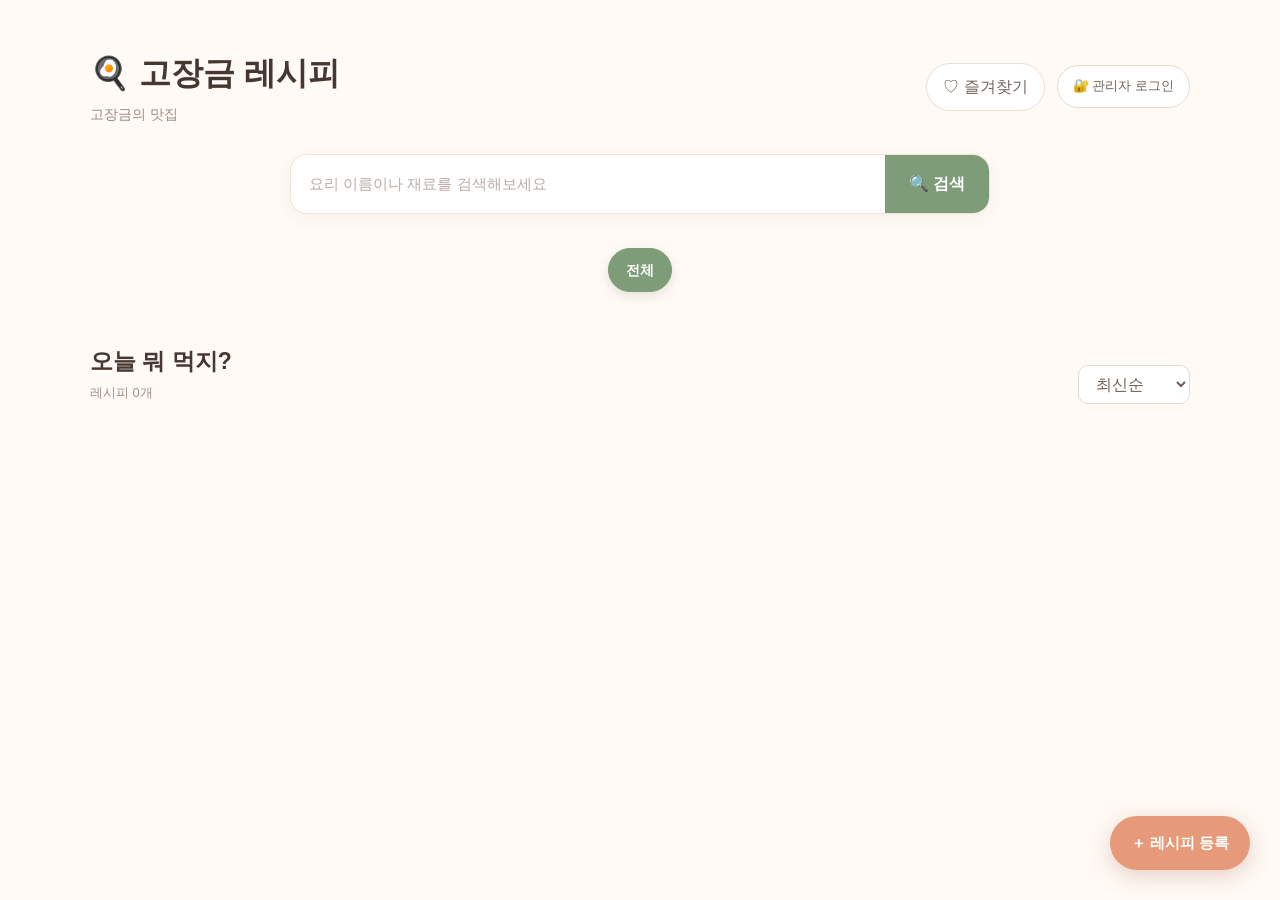
==== index.html @ 2645d0a1 "고장금 레시피 첫 배포" ====
<!DOCTYPE html>
<html lang="ko">

<head>

    <meta charset="UTF-8">

    <meta
        name="viewport"
        content="width=device-width, initial-scale=1.0"
    >

    <title>고장금 레시피</title>

    <!-- =========================
         Cropper.js CSS
    ========================== -->

    <link
        rel="stylesheet"
        href="https://cdnjs.cloudflare.com/ajax/libs/cropperjs/1.6.2/cropper.min.css"
    >

    <!-- 우리 홈페이지 CSS -->

    <link
        rel="stylesheet"
        href="style.css"
    >

</head>


<body>


    <!-- ==================================================
         헤더
    =================================================== -->

    <header class="main-header">

        <div class="header-inner">

            <div class="logo-area">

                <h1>
                    🍳 고장금 레시피
                </h1>

                <p>
                    고장금의 맛집
                </p>

            </div>


            <button
                type="button"
                id="favoriteButton"
                class="favorite-filter-button"
            >
                ♡ 즐겨찾기
            </button>


            <button
                type="button"
                id="loginButton"
                class="auth-button"
            >
                🔐 관리자 로그인
            </button>


            <button
                type="button"
                id="logoutButton"
                class="auth-button hidden"
            >
                로그아웃
            </button>

        </div>

    </header>



    <!-- ==================================================
         메인
    =================================================== -->

    <main>


        <!-- =========================
             검색
        ========================== -->

        <section class="search-section">

            <input
                type="text"
                id="searchInput"
                placeholder="요리 이름이나 재료를 검색해보세요"
            >


            <button
                type="button"
                id="searchButton"
            >
                🔍 검색
            </button>

        </section>



        <!-- =========================
             카테고리
        ========================== -->

        <section
            class="category-section"
            id="categorySection"
        >

            <!--
                전체 버튼을 제외한 카테고리는
                Supabase에서 불러와
                JavaScript가 자동으로 생성합니다.
            -->

            <button
                type="button"
                class="category active"
                data-category="전체"
            >
                전체
            </button>


            <!-- 관리자만 보이는 버튼 -->

            <button
                type="button"
                id="addCategoryButton"
                class="category add-category-button hidden"
            >
                ＋ 카테고리 추가
            </button>

        </section>



        <!-- =========================
             레시피 목록
        ========================== -->

        <section class="recipe-section">


            <div class="recipe-title-row">

                <div>

                    <h2>
                        오늘 뭐 먹지?
                    </h2>

                    <p
                        id="recipeCount"
                        class="recipe-count"
                    >
                        레시피 0개
                    </p>

                </div>


                <select
                    id="sortSelect"
                    class="sort-select"
                >

                    <option value="latest">
                        최신순
                    </option>

                    <option value="oldest">
                        오래된순
                    </option>

                    <option value="name">
                        이름순
                    </option>

                </select>

            </div>



            <!-- 레시피 카드가 들어오는 곳 -->

            <div
                class="recipe-list"
                id="recipeList"
            >
            </div>



            <!-- 레시피가 없을 때 -->

            <div
                class="empty-state hidden"
                id="emptyState"
            >

                <div class="empty-icon">
                    🍽️
                </div>

                <h3>
                    레시피가 없어요
                </h3>

                <p>
                    새로운 레시피를 등록해보세요.
                </p>

            </div>


        </section>

    </main>



    <!-- ==================================================
         레시피 등록 버튼
    =================================================== -->

    <button
        type="button"
        class="add-recipe-button"
        id="addRecipeButton"
    >
        ＋ 레시피 등록
    </button>



    <!-- ==================================================
         레시피 등록 / 수정 모달
    =================================================== -->

    <div
        class="modal hidden"
        id="recipeModal"
    >


        <div class="modal-overlay"></div>


        <div class="modal-content">


            <div class="modal-header">

                <div>

                    <h2 id="modalTitle">
                        새 레시피 등록
                    </h2>

                    <p>
                        고장금의 요리를 기록해보세요.
                    </p>

                </div>


                <button
                    type="button"
                    class="close-button"
                    id="closeModalButton"
                >
                    ×
                </button>

            </div>



            <form id="recipeForm">


                <input
                    type="hidden"
                    id="recipeId"
                >



                <!-- 요리 이름 -->

                <div class="form-group">

                    <label for="recipeName">
                        요리 이름
                    </label>

                    <input
                        type="text"
                        id="recipeName"
                        placeholder="예: 고장금표 김치찌개"
                        required
                    >

                </div>



                <!-- 카테고리 / 조리시간 -->

                <div class="form-row">


                    <div class="form-group">

                        <label for="recipeCategory">
                            카테고리
                        </label>


                        <select
                            id="recipeCategory"
                            required
                        >

                            <option value="">
                                선택해주세요
                            </option>

                        </select>

                    </div>



                    <div class="form-group">

                        <label for="recipeTime">
                            조리시간
                        </label>

                        <input
                            type="text"
                            id="recipeTime"
                            placeholder="예: 30분"
                        >

                    </div>

                </div>



                <!-- 한 줄 소개 -->

                <div class="form-group">

                    <label for="recipeDescription">
                        한 줄 소개
                    </label>

                    <input
                        type="text"
                        id="recipeDescription"
                        placeholder="어떤 요리인지 간단히 적어주세요"
                    >

                </div>



                <!-- 재료 -->

                <div class="form-group">

                    <label for="recipeIngredients">
                        재료
                    </label>

                    <textarea
                        id="recipeIngredients"
                        rows="6"
                        placeholder="한 줄에 하나씩 적어주세요.

예)
돼지고기 300g
김치 1/4포기
두부 반 모
대파 1대"
                        required
                    ></textarea>

                </div>



                <!-- 조리방법 -->

                <div class="form-group">

                    <label for="recipeSteps">
                        만드는 방법
                    </label>

                    <textarea
                        id="recipeSteps"
                        rows="9"
                        placeholder="한 줄에 한 단계씩 적어주세요.

예)
돼지고기를 먹기 좋은 크기로 썰어요.
김치를 넣고 함께 볶아요.
물을 넣고 20분간 끓여요."
                        required
                    ></textarea>

                </div>



                <!-- 팁 -->

                <div class="form-group">

                    <label for="recipeTip">
                        고장금의 요리 팁
                    </label>

                    <textarea
                        id="recipeTip"
                        rows="4"
                        placeholder="더 맛있게 만드는 비법이 있다면 적어주세요."
                    ></textarea>

                </div>



                <!-- ==================================================
                     대표 사진
                =================================================== -->

                <div class="form-group">

                    <label for="recipeImage">
                        대표 사진
                    </label>


                    <p class="image-help-text">
                        사진을 선택하면 4:3 비율로 원하는 부분을 자를 수 있어요.
                    </p>


                    <div class="image-upload-box">


                        <input
                            type="file"
                            id="recipeImage"
                            accept="image/*"
                        >


                        <!-- 편집 완료된 사진 미리보기 -->

                        <div
                            class="image-preview hidden"
                            id="imagePreviewWrapper"
                        >

                            <div class="image-preview-frame">

                                <img
                                    id="imagePreview"
                                    src=""
                                    alt="레시피 사진 미리보기"
                                >

                            </div>


                            <div class="image-preview-buttons">

                                <button
                                    type="button"
                                    id="editImageButton"
                                    class="edit-image-button"
                                >
                                    ✂️ 다시 편집
                                </button>


                                <button
                                    type="button"
                                    id="removeImageButton"
                                    class="remove-image-button"
                                >
                                    사진 삭제
                                </button>

                            </div>

                        </div>


                    </div>

                </div>



                <!-- 저장 버튼 -->

                <div class="form-buttons">


                    <button
                        type="button"
                        class="cancel-button"
                        id="cancelButton"
                    >
                        취소
                    </button>


                    <button
                        type="submit"
                        class="save-button"
                    >
                        저장하기
                    </button>


                </div>


            </form>

        </div>

    </div>



    <!-- ==================================================
         📸 대표 사진 편집 모달
    =================================================== -->

    <div
        class="modal hidden"
        id="cropModal"
    >


        <div class="modal-overlay"></div>


        <div class="modal-content crop-modal-content">


            <!-- 편집창 제목 -->

            <div class="modal-header">

                <div>

                    <h2>
                        📸 대표 사진 편집
                    </h2>

                    <p>
                        사진을 움직이거나 확대해서 원하는 부분을 맞춰주세요.
                    </p>

                </div>


                <button
                    type="button"
                    class="close-button"
                    id="closeCropModalButton"
                >
                    ×
                </button>

            </div>



            <!-- =========================
                 사진 편집 영역
            ========================== -->

            <div class="crop-editor">


                <div class="crop-image-container">

                    <img
                        id="cropImage"
                        src=""
                        alt="편집할 사진"
                    >

                </div>



                <!-- =========================
                     확대 / 축소
                ========================== -->

                <div class="crop-controls">


                    <div class="zoom-control">

                        <span class="zoom-icon">
                            🔍−
                        </span>


                        <input
                            type="range"
                            id="zoomSlider"
                            min="0"
                            max="100"
                            value="0"
                            step="1"
                        >


                        <span class="zoom-icon">
                            🔍＋
                        </span>

                    </div>



                    <!-- =========================
                         보조 버튼
                    ========================== -->

                    <div class="crop-tool-buttons">


                        <button
                            type="button"
                            id="rotateLeftButton"
                            class="crop-tool-button"
                        >
                            ↶ 왼쪽 회전
                        </button>


                        <button
                            type="button"
                            id="rotateRightButton"
                            class="crop-tool-button"
                        >
                            ↷ 오른쪽 회전
                        </button>


                        <button
                            type="button"
                            id="resetCropButton"
                            class="crop-tool-button"
                        >
                            ↺ 처음으로
                        </button>


                    </div>


                    <p class="crop-guide-text">
                        💡 사진을 마우스나 손가락으로 움직여 위치를 조절할 수 있어요.
                    </p>


                </div>


            </div>



            <!-- =========================
                 편집창 아래 버튼
            ========================== -->

            <div class="form-buttons crop-form-buttons">


                <button
                    type="button"
                    class="cancel-button"
                    id="cancelCropButton"
                >
                    취소
                </button>


                <button
                    type="button"
                    class="save-button"
                    id="applyCropButton"
                >
                    ✂️ 자르기 완료
                </button>


            </div>


        </div>

    </div>



    <!-- ==================================================
         카테고리 추가 모달
    =================================================== -->

    <div
        class="modal hidden"
        id="categoryModal"
    >


        <div class="modal-overlay"></div>


        <div class="modal-content category-modal-content">


            <div class="modal-header">


                <div>

                    <h2>
                        카테고리 추가
                    </h2>

                    <p>
                        새로운 요리 분류를 만들어보세요.
                    </p>

                </div>


                <button
                    type="button"
                    class="close-button"
                    id="closeCategoryModalButton"
                >
                    ×
                </button>


            </div>



            <form id="categoryForm">


                <div class="form-group">

                    <label for="newCategoryName">
                        카테고리 이름
                    </label>

                    <input
                        type="text"
                        id="newCategoryName"
                        placeholder="예: 샐러드"
                        maxlength="30"
                        required
                    >

                </div>



                <div class="form-buttons">


                    <button
                        type="button"
                        class="cancel-button"
                        id="cancelCategoryButton"
                    >
                        취소
                    </button>


                    <button
                        type="submit"
                        class="save-button"
                    >
                        추가하기
                    </button>


                </div>


            </form>


        </div>

    </div>



    <!-- ==================================================
         레시피 상세보기
    =================================================== -->

    <div
        class="modal hidden"
        id="detailModal"
    >


        <div class="modal-overlay"></div>


        <div class="detail-content">


            <button
                type="button"
                class="close-button detail-close"
                id="closeDetailButton"
            >
                ×
            </button>


            <div id="detailBody">
            </div>


        </div>

    </div>



    <!-- ==================================================
         관리자 로그인
    =================================================== -->

    <div
        class="modal hidden"
        id="loginModal"
    >


        <div class="modal-overlay"></div>


        <div class="modal-content login-modal-content">


            <div class="modal-header">


                <div>

                    <h2>
                        관리자 로그인
                    </h2>

                    <p>
                        레시피를 관리하려면 로그인해주세요.
                    </p>

                </div>


                <button
                    type="button"
                    class="close-button"
                    id="closeLoginButton"
                >
                    ×
                </button>


            </div>



            <form id="loginForm">


                <div class="form-group">

                    <label for="loginEmail">
                        이메일
                    </label>

                    <input
                        type="email"
                        id="loginEmail"
                        autocomplete="email"
                        required
                    >

                </div>



                <div class="form-group">

                    <label for="loginPassword">
                        비밀번호
                    </label>

                    <input
                        type="password"
                        id="loginPassword"
                        autocomplete="current-password"
                        required
                    >

                </div>



                <button
                    type="submit"
                    class="save-button login-submit-button"
                >
                    로그인
                </button>


            </form>


        </div>

    </div>



    <!-- ==================================================
         토스트 알림
    =================================================== -->

    <div
        class="toast"
        id="toast"
    >
    </div>



    <!-- ==================================================
         JavaScript 라이브러리
    =================================================== -->


    <!-- Supabase -->

    <script
        src="https://cdn.jsdelivr.net/npm/@supabase/supabase-js@2"
    ></script>


    <!-- Cropper.js -->

    <script
        src="https://cdnjs.cloudflare.com/ajax/libs/cropperjs/1.6.2/cropper.min.js"
    ></script>


    <!-- 우리 JavaScript -->

    <script src="script.js"></script>


</body>

</html>
---- style.css ----
/* ==================================================
   기본 설정
================================================== */

* {
    margin: 0;
    padding: 0;
    box-sizing: border-box;
}

html {
    scroll-behavior: smooth;
}

body {
    font-family:
        "Pretendard",
        "Noto Sans KR",
        Arial,
        sans-serif;

    background: #fffaf5;
    color: #37312d;
    line-height: 1.6;
}

button,
input,
textarea,
select {
    font: inherit;
}

button {
    cursor: pointer;
}

.hidden {
    display: none !important;
}


/* ==================================================
   헤더
================================================== */

.main-header {
    padding: 48px 20px 28px;
}

.header-inner {
    width: 90%;
    max-width: 1100px;

    margin: 0 auto;

    display: flex;
    align-items: center;

    gap: 12px;
}

.logo-area {
    margin-right: auto;
}

.logo-area h1 {
    font-size: 32px;
    color: #463830;
}

.logo-area p {
    margin-top: 4px;

    font-size: 14px;
    color: #9b8b80;
}


/* 즐겨찾기 */

.favorite-filter-button {
    flex-shrink: 0;

    border: 1px solid #eadfd7;

    background: white;
    color: #75665d;

    padding: 10px 16px;

    border-radius: 30px;

    transition: 0.2s;
}

.favorite-filter-button:hover {
    background: #fff1ec;
}

.favorite-filter-button.active {
    background: #e99b7d;
    border-color: #e99b7d;
    color: white;
}


/* 로그인 / 로그아웃 */

.auth-button {
    flex-shrink: 0;

    border: 1px solid #e5dad2;

    background: white;
    color: #6f6259;

    padding: 10px 15px;

    border-radius: 30px;

    font-size: 13px;

    transition: 0.2s;
}

.auth-button:hover {
    background: #f5eee8;
}


/* ==================================================
   메인
================================================== */

main {
    width: 90%;
    max-width: 1100px;

    margin: 0 auto;
}


/* ==================================================
   검색
================================================== */

.search-section {
    max-width: 700px;

    margin: 0 auto 28px;

    display: flex;

    background: white;

    border: 1px solid #eee4dc;
    border-radius: 17px;

    overflow: hidden;

    box-shadow:
        0 5px 20px
        rgba(77, 58, 45, 0.05);
}

.search-section input {
    flex: 1;
    min-width: 0;

    border: none;
    outline: none;

    padding: 17px 18px;

    background: transparent;

    font-size: 15px;
}

.search-section input::placeholder {
    color: #b9ada5;
}

.search-section button {
    flex-shrink: 0;

    border: none;

    background: #7e9c78;
    color: white;

    padding: 0 24px;

    font-weight: 600;

    transition: 0.2s;
}

.search-section button:hover {
    background: #698763;
}


/* ==================================================
   카테고리
================================================== */

.category-section {
    display: flex;
    flex-wrap: wrap;

    justify-content: center;
    align-items: center;

    gap: 10px;

    max-width: 900px;

    margin: 0 auto 45px;

    padding: 6px 0;
}


/* 카테고리 버튼 */

.category {
    flex: 0 0 auto;

    border: 1px solid #e5ddd6;

    background: white;
    color: #75675e;

    padding: 10px 17px;

    border-radius: 30px;

    font-size: 14px;
    font-weight: 600;

    white-space: nowrap;

    transition:
        background 0.2s,
        color 0.2s,
        border-color 0.2s,
        transform 0.2s;
}

.category:hover {
    background: #f3f7f1;

    border-color: #a9bca5;

    color: #688163;

    transform: translateY(-1px);
}

.category.active {
    background: #7e9c78;

    border-color: #7e9c78;

    color: white;

    box-shadow:
        0 4px 12px
        rgba(93, 123, 87, 0.18);
}


/* 카테고리 추가 */

.add-category-button {
    border: 1px dashed #d7b6a8;

    background: #fff8f4;

    color: #b77760;
}

.add-category-button:hover {
    background: #fff0e8;

    border-color: #cf967d;

    color: #a96249;
}


/* ==================================================
   목록 제목
================================================== */

.recipe-section {
    padding-bottom: 120px;
}

.recipe-title-row {
    display: flex;
    justify-content: space-between;
    align-items: flex-end;

    gap: 15px;

    margin-bottom: 22px;
}

.recipe-title-row h2 {
    font-size: 23px;
    color: #463830;
}

.recipe-count {
    margin-top: 3px;

    font-size: 13px;
    color: #a09186;
}

.sort-select {
    border: 1px solid #e6dbd3;

    background: white;

    padding: 9px 13px;

    border-radius: 10px;

    color: #6d6057;

    outline: none;
}


/* ==================================================
   레시피 목록
================================================== */

.recipe-list {
    display: grid;

    grid-template-columns:
        repeat(3, 1fr);

    gap: 23px;
}


/* ==================================================
   레시피 카드
================================================== */

.recipe-card {
    position: relative;

    background: white;

    border-radius: 20px;

    overflow: hidden;

    box-shadow:
        0 6px 22px
        rgba(71, 53, 41, 0.07);

    cursor: pointer;

    transition:
        transform 0.25s,
        box-shadow 0.25s;
}

.recipe-card:hover {
    transform: translateY(-5px);

    box-shadow:
        0 12px 30px
        rgba(71, 53, 41, 0.12);
}


/* 카드 사진 */

.recipe-image-wrapper {
    position: relative;

    width: 100%;

    aspect-ratio: 4 / 3;

    overflow: hidden;

    background: #f1ebe6;
}

.recipe-image-wrapper img {
    width: 100%;
    height: 100%;

    object-fit: cover;

    display: block;

    transition: transform 0.35s;
}

.recipe-card:hover
.recipe-image-wrapper img {
    transform: scale(1.035);
}


/* 하트 */

.favorite-button {
    position: absolute;

    top: 13px;
    right: 13px;

    width: 38px;
    height: 38px;

    border: none;

    border-radius: 50%;

    background:
        rgba(255,255,255,0.9);

    font-size: 21px;

    display: flex;
    align-items: center;
    justify-content: center;

    box-shadow:
        0 3px 12px
        rgba(0,0,0,0.1);

    z-index: 3;
}

.favorite-button.active {
    color: #e98276;
}


/* 카드 내용 */

.recipe-info {
    padding: 18px;
}

.recipe-top-info {
    display: flex;
    align-items: center;
    justify-content: space-between;

    gap: 10px;

    margin-bottom: 7px;
}

.recipe-category {
    color: #789472;

    font-size: 12px;
    font-weight: 700;
}

.recipe-time {
    font-size: 12px;
    color: #a09289;
}

.recipe-info h3 {
    margin-bottom: 7px;

    color: #40352f;

    font-size: 18px;
}

.recipe-info p {
    color: #8b7d74;

    font-size: 13px;

    display: -webkit-box;

    -webkit-line-clamp: 2;
    -webkit-box-orient: vertical;

    overflow: hidden;
}


/* ==================================================
   빈 화면
================================================== */

.empty-state {
    padding: 90px 20px;

    text-align: center;

    color: #8e8178;
}

.empty-icon {
    margin-bottom: 10px;

    font-size: 50px;
}

.empty-state h3 {
    margin-bottom: 5px;

    color: #62554d;
}


/* ==================================================
   레시피 등록 버튼
================================================== */

.add-recipe-button {
    position: fixed;

    right: 30px;
    bottom: 30px;

    z-index: 20;

    border: none;

    background: #e79a7a;
    color: white;

    padding: 15px 21px;

    border-radius: 50px;

    font-size: 15px;
    font-weight: 700;

    box-shadow:
        0 6px 22px
        rgba(155, 89, 61, 0.25);

    transition: 0.2s;
}

.add-recipe-button:hover {
    background: #d98868;

    transform: translateY(-3px);
}


/* ==================================================
   모달 공통
================================================== */

.modal {
    position: fixed;

    inset: 0;

    z-index: 100;

    display: flex;
    justify-content: center;
    align-items: center;

    padding: 20px;
}

.modal-overlay {
    position: absolute;

    inset: 0;

    background:
        rgba(45, 36, 30, 0.55);

    backdrop-filter: blur(3px);
}

.modal-content,
.detail-content {
    position: relative;

    z-index: 2;

    width: min(760px, 100%);

    max-height: 92vh;

    overflow-y: auto;

    background: #fffaf6;

    border-radius: 24px;

    box-shadow:
        0 20px 60px
        rgba(0,0,0,0.22);
}

.modal-content {
    padding: 30px;
}

.modal-header {
    display: flex;
    justify-content: space-between;
    align-items: flex-start;

    gap: 20px;

    margin-bottom: 28px;
}

.modal-header h2 {
    color: #473a32;

    font-size: 24px;
}

.modal-header p {
    margin-top: 3px;

    color: #9c8d83;

    font-size: 13px;
}

.close-button {
    width: 38px;
    height: 38px;

    flex-shrink: 0;

    border: none;

    border-radius: 50%;

    background: #f2e9e3;
    color: #6e6057;

    font-size: 25px;

    display: flex;
    justify-content: center;
    align-items: center;

    transition: 0.2s;
}

.close-button:hover {
    background: #eadbd2;
}


/* ==================================================
   폼
================================================== */

.form-group {
    margin-bottom: 19px;
}

.form-group label {
    display: block;

    margin-bottom: 7px;

    color: #62554d;

    font-size: 14px;
    font-weight: 700;
}

.form-group input,
.form-group textarea,
.form-group select {
    width: 100%;

    border: 1px solid #e4d9d0;

    background: white;

    padding: 13px 14px;

    border-radius: 12px;

    outline: none;

    color: #453a34;

    transition: 0.2s;
}

.form-group textarea {
    resize: vertical;
}

.form-group input:focus,
.form-group textarea:focus,
.form-group select:focus {
    border-color: #8da587;

    box-shadow:
        0 0 0 3px
        rgba(126, 156, 120, 0.12);
}

.form-row {
    display: grid;

    grid-template-columns:
        1fr 1fr;

    gap: 15px;
}


/* ==================================================
   📸 사진 선택 영역
================================================== */

.image-upload-box > input {
    width: 100%;
}


/* 사진 설명 */

.image-help-text {
    margin-top: -2px;
    margin-bottom: 10px;

    color: #9a8d84;

    font-size: 12px;
    line-height: 1.5;
}


/* ==================================================
   ⭐ 중요: 사진 미리보기
================================================== */

/*
   imagePreviewWrapper에는

   1. image-preview-frame
   2. 버튼들

   둘 다 들어있으므로
   wrapper 자체에는 4:3 비율을 주지 않는다.
*/

.image-preview {
    width: 100%;

    margin-top: 14px;

    height: auto;

    overflow: visible;

    background: transparent;
}


/* 오직 사진 프레임만 4:3 */

.image-preview-frame {
    position: relative;

    width: 100%;

    aspect-ratio: 4 / 3;

    height: auto;

    overflow: hidden;

    border: 1px solid #eadfd8;

    border-radius: 16px;

    background: #f2ece7;
}


/* 사진이 프레임을 정확히 채움 */

.image-preview-frame img,
#imagePreview {
    display: block;

    width: 100%;
    height: 100%;

    max-height: none;

    object-fit: cover;
    object-position: center;

    border-radius: 0;
}


/* 사진 아래 버튼 */

.image-preview-buttons {
    display: flex;

    align-items: center;

    gap: 9px;

    margin-top: 10px;
}

.edit-image-button,
.remove-image-button {
    border: none;

    padding: 9px 13px;

    border-radius: 10px;

    font-size: 13px;
    font-weight: 600;

    transition: 0.2s;
}

.edit-image-button {
    background: #edf3eb;
    color: #698263;
}

.edit-image-button:hover {
    background: #e1ebde;
}

.remove-image-button {
    margin-top: 0;

    background: #f7e9e6;
    color: #c5685b;
}

.remove-image-button:hover {
    background: #f1ddd8;
}


/* ==================================================
   폼 하단 버튼
================================================== */

.form-buttons {
    display: flex;
    justify-content: flex-end;

    gap: 10px;

    margin-top: 30px;
}

.cancel-button,
.save-button {
    border: none;

    padding: 12px 22px;

    border-radius: 12px;

    font-weight: 700;
}

.cancel-button {
    background: #eee6e0;

    color: #74665d;
}

.save-button {
    background: #7e9c78;

    color: white;
}

.save-button:hover {
    background: #698763;
}


/* ==================================================
   ✂️ 사진 크롭 편집창
================================================== */

#cropModal {
    z-index: 220;
}

.crop-modal-content {
    width: min(820px, 100%);

    overflow-y: auto;
}

.crop-editor {
    width: 100%;
}


/* Cropper 사진 영역 */

.crop-image-container {
    position: relative;

    width: 100%;
    height: 500px;

    overflow: hidden;

    border: 1px solid #e4d9d0;

    border-radius: 16px;

    background: #292522;
}

#cropImage {
    display: block;

    max-width: 100%;
}


/* Cropper 라이브러리 */

.cropper-container {
    width: 100% !important;
    height: 100% !important;
}

.cropper-view-box {
    outline:
        2px solid
        rgba(255,255,255,0.95);

    outline-offset: -2px;
}

.cropper-view-box,
.cropper-face {
    border-radius: 4px;
}

.cropper-modal {
    background: #191512;

    opacity: 0.6;
}

.cropper-line,
.cropper-point {
    background-color: white;
}

.cropper-face {
    cursor: move;
}


/* ==================================================
   확대 / 축소
================================================== */

.crop-controls {
    margin-top: 20px;
}

.zoom-control {
    display: grid;

    grid-template-columns:
        auto 1fr auto;

    align-items: center;

    gap: 12px;
}

.zoom-icon {
    min-width: 30px;

    color: #776960;

    font-size: 15px;

    text-align: center;
}

#zoomSlider {
    width: 100%;

    accent-color: #7e9c78;

    cursor: pointer;
}


/* ==================================================
   크롭 보조 버튼
================================================== */

.crop-tool-buttons {
    display: flex;

    justify-content: center;

    flex-wrap: wrap;

    gap: 8px;

    margin-top: 17px;
}

.crop-tool-button {
    border:
        1px solid
        #e3d9d2;

    background: white;

    color: #6c5f56;

    padding: 9px 13px;

    border-radius: 10px;

    font-size: 13px;

    transition: 0.2s;
}

.crop-tool-button:hover {
    background: #f5eee9;

    border-color: #d8c9bf;
}

.crop-guide-text {
    margin-top: 14px;

    color: #9a8d84;

    font-size: 12px;

    text-align: center;
}

.crop-form-buttons {
    margin-top: 22px;
}


/* ==================================================
   상세보기
================================================== */

.detail-content {
    background: white;
}

.detail-close {
    position: absolute;

    top: 17px;
    right: 17px;

    z-index: 5;
}


/* 상세 사진도 4:3 */

.detail-image {
    width: 100%;

    aspect-ratio: 4 / 3;

    height: auto;

    object-fit: cover;

    display: block;
}

.detail-placeholder {
    aspect-ratio: 4 / 3;

    display: flex;
    justify-content: center;
    align-items: center;

    background: #f3ece7;

    font-size: 70px;
}

.detail-inner {
    padding: 30px;
}

.detail-badges {
    display: flex;

    flex-wrap: wrap;

    gap: 8px;

    margin-bottom: 10px;
}

.detail-badge {
    padding: 5px 10px;

    border-radius: 20px;

    background: #edf3eb;

    color: #6d8968;

    font-size: 12px;
}

.detail-inner h2 {
    color: #42362f;

    font-size: 28px;
}

.detail-description {
    margin-top: 7px;

    color: #8a7a70;
}

.detail-section {
    margin-top: 32px;
}

.detail-section h3 {
    margin-bottom: 12px;

    color: #51443c;

    font-size: 18px;
}


/* 재료 */

.ingredient-list {
    list-style: none;

    display: grid;

    gap: 7px;
}

.ingredient-list li {
    padding: 10px 12px;

    border-radius: 10px;

    background: #faf6f2;

    color: #6d5f56;
}


/* 조리 순서 */

.step-list {
    list-style: none;

    counter-reset: recipe-step;

    display: grid;

    gap: 14px;
}

.step-list li {
    position: relative;

    counter-increment:
        recipe-step;

    padding-left: 44px;

    min-height: 34px;

    color: #665850;
}

.step-list li::before {
    content:
        counter(recipe-step);

    position: absolute;

    left: 0;
    top: -2px;

    width: 31px;
    height: 31px;

    border-radius: 50%;

    display: flex;
    align-items: center;
    justify-content: center;

    background: #809b7a;

    color: white;

    font-size: 13px;
    font-weight: 700;
}


/* 팁 */

.tip-box {
    padding: 16px;

    border-radius: 14px;

    background: #fff3e7;

    color: #795e4c;
}


/* 수정 / 삭제 */

.detail-buttons {
    display: flex;

    gap: 10px;

    margin-top: 35px;
}

.edit-button,
.delete-button {
    flex: 1;

    border: none;

    padding: 12px;

    border-radius: 12px;

    font-weight: 700;
}

.edit-button {
    background: #7e9c78;

    color: white;
}

.delete-button {
    background: #f3e5e2;

    color: #c86659;
}


/* ==================================================
   로그인 모달
================================================== */

.login-modal-content {
    width: min(430px, 100%);
}

.login-submit-button {
    width: 100%;

    margin-top: 10px;
}


/* ==================================================
   카테고리 모달
================================================== */

.category-modal-content {
    width: min(480px, 100%);
}


/* ==================================================
   알림
================================================== */

.toast {
    position: fixed;

    left: 50%;
    bottom: 35px;

    z-index: 400;

    transform:
        translate(-50%, 20px);

    padding: 12px 18px;

    border-radius: 30px;

    background: #453a34;
    color: white;

    font-size: 14px;

    opacity: 0;

    pointer-events: none;

    transition: 0.25s;
}

.toast.show {
    opacity: 1;

    transform:
        translate(-50%, 0);
}


/* ==================================================
   태블릿
================================================== */

@media (max-width: 850px) {

    .recipe-list {
        grid-template-columns:
            repeat(2, 1fr);
    }


    .crop-image-container {
        height: 430px;
    }

}


/* ==================================================
   모바일
================================================== */

@media (max-width: 560px) {

    /* 헤더 */

    .main-header {
        padding:
            30px 14px
            20px;
    }


    .header-inner {
        width: 94%;

        flex-wrap: wrap;

        align-items: center;

        gap: 8px;
    }


    .logo-area {
        width: 100%;

        margin-bottom: 5px;
    }


    .logo-area h1 {
        font-size: 25px;
    }


    .logo-area p {
        font-size: 12px;
    }


    .favorite-filter-button,
    .auth-button {
        padding: 8px 11px;

        font-size: 12px;
    }


    /* 메인 */

    main {
        width: 92%;
    }


    /* 검색 */

    .search-section {
        margin-bottom: 20px;
    }


    .search-section input {
        padding: 14px;

        font-size: 14px;
    }


    .search-section button {
        padding: 0 15px;

        font-size: 13px;
    }


    /* ==============================================
       모바일 카테고리
       한 줄 + 가로 스크롤
    ============================================== */

    .category-section {
        flex-wrap: nowrap;

        justify-content: flex-start;

        gap: 8px;

        max-width: none;

        margin:
            0 0 35px;

        padding:
            5px 2px 10px;

        overflow-x: auto;
        overflow-y: hidden;

        scroll-behavior: smooth;

        scrollbar-width: none;

        -webkit-overflow-scrolling:
            touch;
    }


    .category-section::-webkit-scrollbar {
        display: none;
    }


    .category {
        flex: 0 0 auto;

        padding: 9px 14px;

        font-size: 13px;
    }


    /* 목록 제목 */

    .recipe-title-row {
        align-items: center;
    }


    /* 카드 */

    .recipe-list {
        grid-template-columns:
            1fr;

        gap: 18px;
    }


    /* 레시피 등록 버튼 */

    .add-recipe-button {
        right: 17px;
        bottom: 18px;

        padding: 13px 17px;

        font-size: 14px;
    }


    /* ==============================================
       일반 모달
    ============================================== */

    .modal {
        padding: 0;

        align-items: flex-end;
    }


    .modal-content,
    .detail-content {
        width: 100%;

        max-height: 95vh;

        border-radius:
            24px 24px 0 0;
    }


    .modal-content {
        padding:
            24px 18px;
    }


    .form-row {
        grid-template-columns:
            1fr;

        gap: 0;
    }


    /* ==============================================
       모바일 사진 미리보기
    ============================================== */

    .image-preview-frame {
        border-radius: 13px;
    }


    .image-preview-buttons {
        display: grid;

        grid-template-columns:
            1fr 1fr;

        gap: 7px;
    }


    .edit-image-button,
    .remove-image-button {
        width: 100%;

        padding: 10px 8px;
    }


    /* ==============================================
       모바일 사진 편집창
    ============================================== */

    #cropModal {
        align-items: flex-end;
    }


    .crop-modal-content {
        width: 100%;

        max-height: 96vh;

        padding:
            20px 16px;

        border-radius:
            24px 24px 0 0;
    }


    .crop-modal-content
    .modal-header {
        margin-bottom: 16px;
    }


    .crop-modal-content
    .modal-header h2 {
        font-size: 20px;
    }


    .crop-image-container {
        height: 360px;

        border-radius: 13px;
    }


    .crop-controls {
        margin-top: 15px;
    }


    .zoom-control {
        gap: 7px;
    }


    .zoom-icon {
        min-width: 24px;

        font-size: 12px;
    }


    .crop-tool-buttons {
        display: grid;

        grid-template-columns:
            repeat(3, 1fr);

        gap: 6px;

        margin-top: 13px;
    }


    .crop-tool-button {
        padding: 9px 5px;

        font-size: 11px;
    }


    .crop-guide-text {
        margin-top: 11px;

        padding: 0 5px;

        font-size: 11px;
    }


    .crop-form-buttons {
        margin-top: 16px;
    }


    /* 상세보기 */

    .detail-inner {
        padding:
            25px 20px;
    }


    .detail-inner h2 {
        font-size: 24px;
    }


    /* 알림 */

    .toast {
        bottom: 22px;

        max-width: 90%;

        white-space: nowrap;

        font-size: 13px;
    }

}
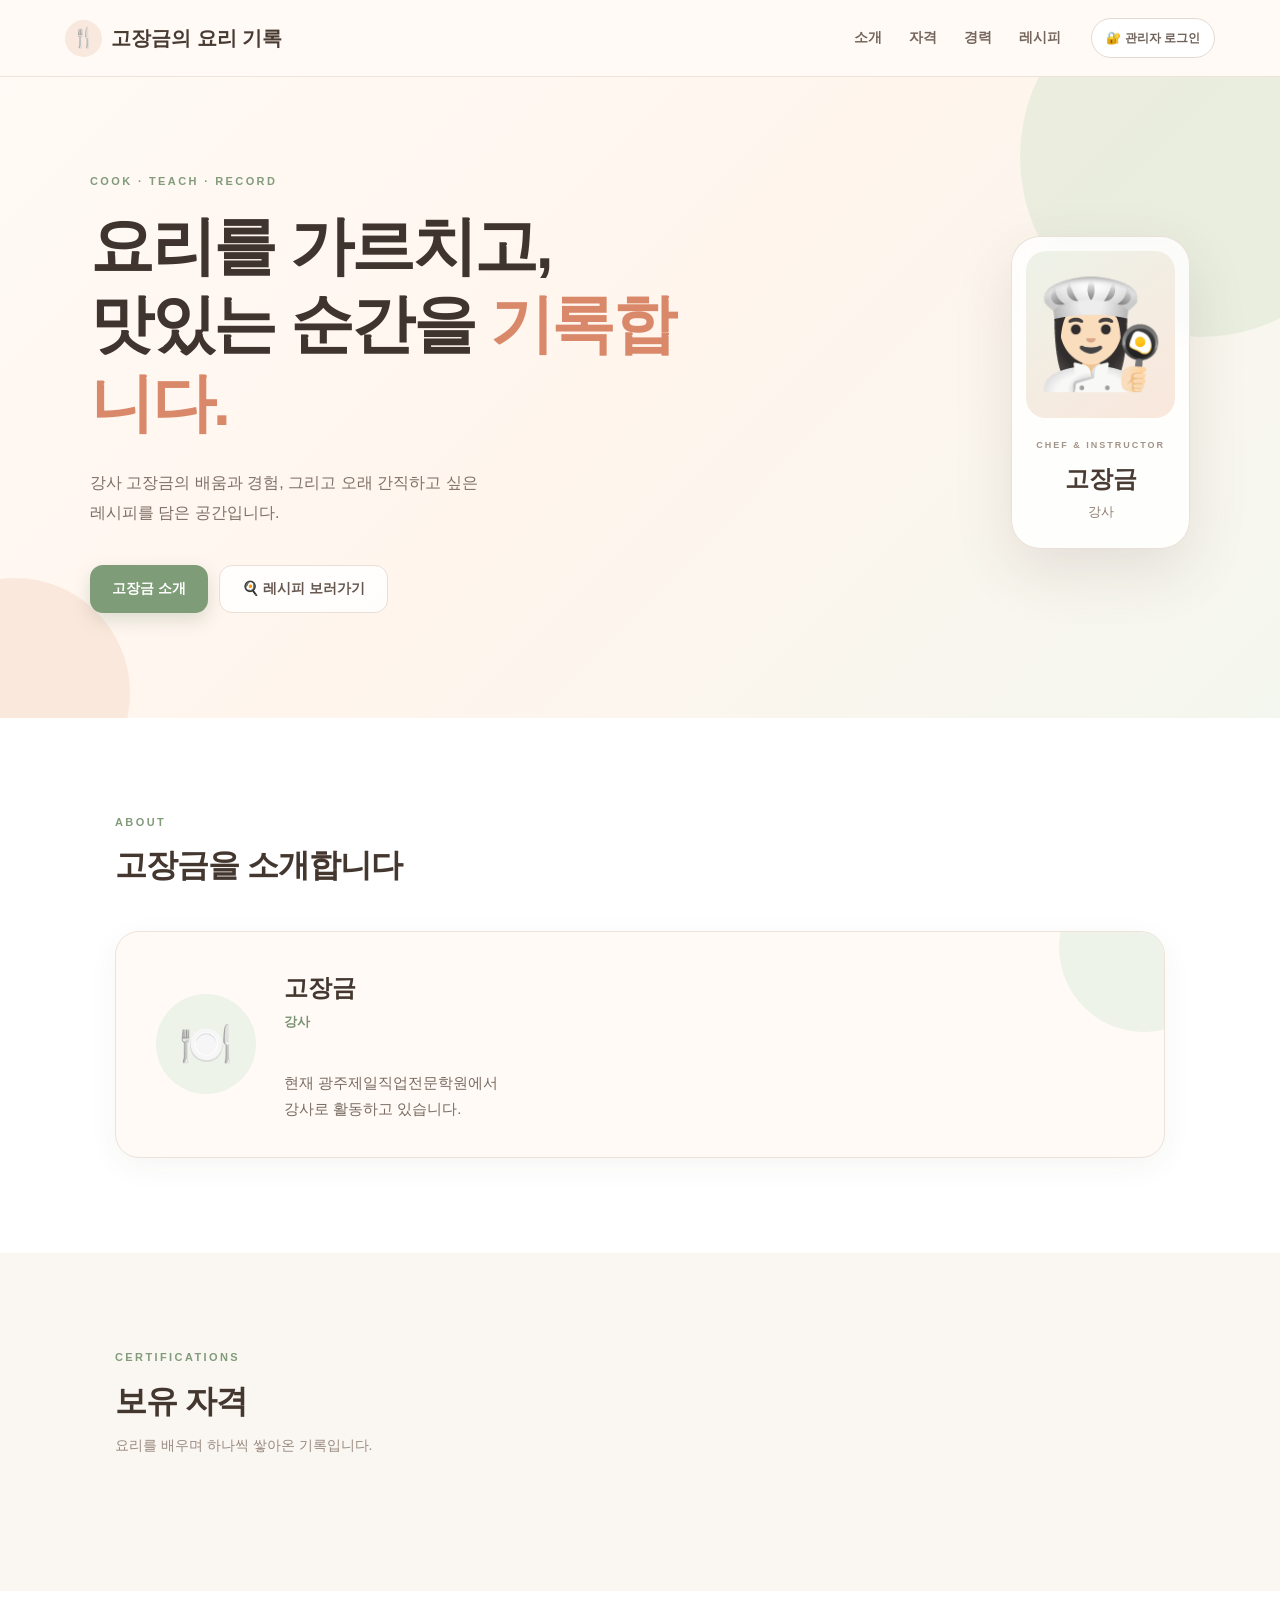
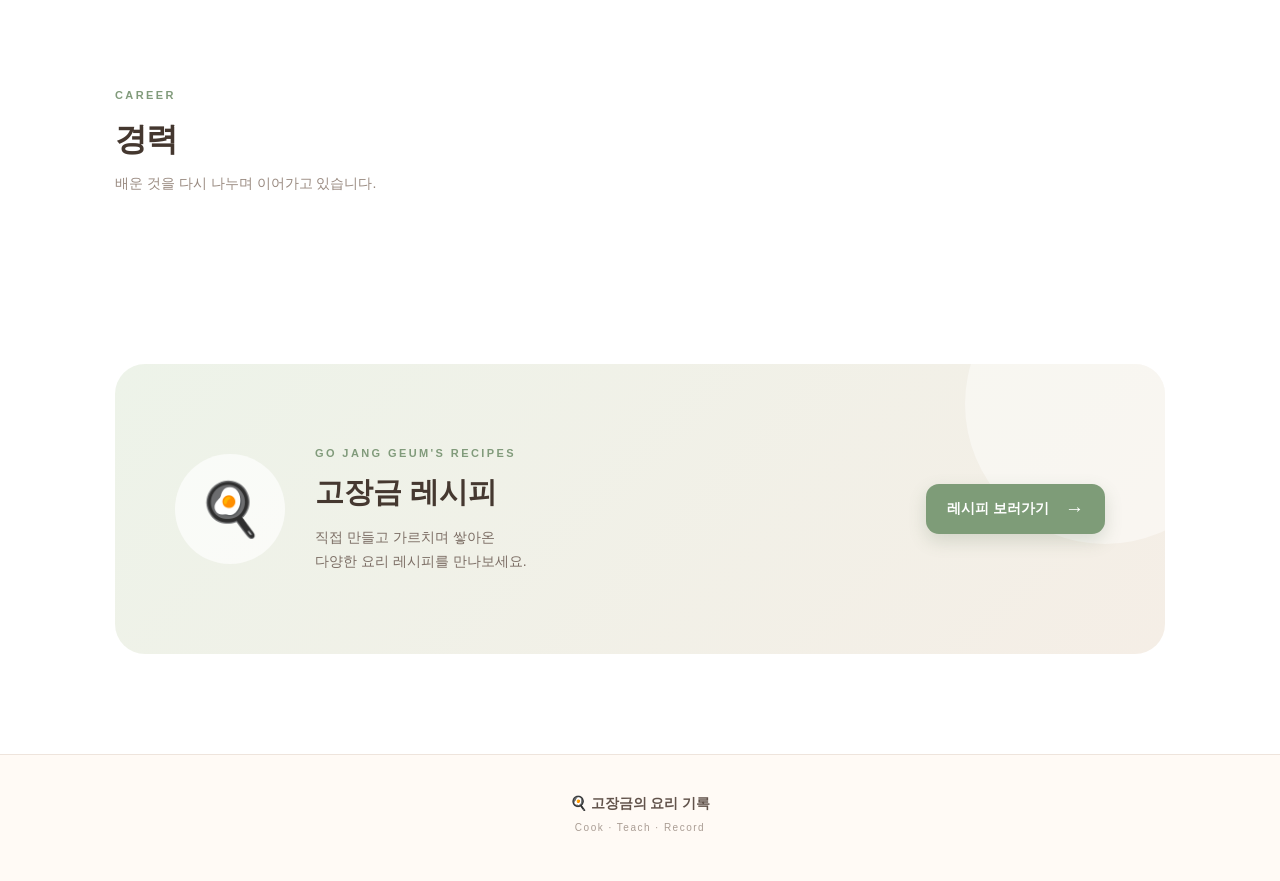
==== commit 8aee93c7: "메인 홈페이지 추가 및 레시피 페이지 분리" ====
--- a/index.html
+++ b/index.html
@@ -10,18 +10,12 @@
         content="width=device-width, initial-scale=1.0"
     >
 
-    <title>고장금 레시피</title>
-
-    <!-- =========================
-         Cropper.js CSS
-    ========================== -->
-
-    <link
-        rel="stylesheet"
-        href="https://cdnjs.cloudflare.com/ajax/libs/cropperjs/1.6.2/cropper.min.css"
+    <meta
+        name="description"
+        content="강사 고장금의 자격, 경력 그리고 레시피 기록"
     >
 
-    <!-- 우리 홈페이지 CSS -->
+    <title>고장금의 요리기록 | 요리와 함께한 기록</title>
 
     <link
         rel="stylesheet"
@@ -42,44 +36,73 @@
 
         <div class="header-inner">
 
-            <div class="logo-area">
-
-                <h1>
-                    🍳 고장금 레시피
-                </h1>
-
-                <p>
-                    고장금의 맛집
-                </p>
+
+            <!-- 로고 -->
+
+            <a
+                href="#home"
+                class="main-logo"
+            >
+
+                <span class="logo-icon">
+                    🍴
+                </span>
+
+                <span>
+                    고장금의 요리 기록
+                </span>
+
+            </a>
+
+
+
+            <!-- 메뉴 -->
+
+            <nav class="main-nav">
+
+                <a href="#about">
+                    소개
+                </a>
+
+                <a href="#certifications">
+                    자격
+                </a>
+
+                <a href="#career">
+                    경력
+                </a>
+
+                <a href="recipes/">
+                    레시피
+                </a>
+
+            </nav>
+
+
+
+            <!-- 로그인 -->
+
+            <div class="header-actions">
+
+                <button
+                    type="button"
+                    id="loginButton"
+                    class="admin-login-button"
+                >
+                    🔐 관리자 로그인
+                </button>
+
+
+                <button
+                    type="button"
+                    id="logoutButton"
+                    class="admin-login-button hidden"
+                >
+                    로그아웃
+                </button>
 
             </div>
 
-
-            <button
-                type="button"
-                id="favoriteButton"
-                class="favorite-filter-button"
-            >
-                ♡ 즐겨찾기
-            </button>
-
-
-            <button
-                type="button"
-                id="loginButton"
-                class="auth-button"
-            >
-                🔐 관리자 로그인
-            </button>
-
-
-            <button
-                type="button"
-                id="logoutButton"
-                class="auth-button hidden"
-            >
-                로그아웃
-            </button>
 
         </div>
 
@@ -94,791 +117,500 @@
     <main>
 
 
-        <!-- =========================
-             검색
-        ========================== -->
-
-        <section class="search-section">
-
-            <input
-                type="text"
-                id="searchInput"
-                placeholder="요리 이름이나 재료를 검색해보세요"
-            >
-
-
-            <button
-                type="button"
-                id="searchButton"
-            >
-                🔍 검색
-            </button>
+        <!-- ==================================================
+             HERO
+        =================================================== -->
+
+        <section
+            class="hero-section"
+            id="home"
+        >
+
+
+            <!-- 장식 -->
+
+            <div class="hero-decoration hero-decoration-one">
+            </div>
+
+            <div class="hero-decoration hero-decoration-two">
+            </div>
+
+
+
+            <div class="hero-inner">
+
+
+                <!-- 왼쪽 소개 -->
+
+                <div class="hero-text">
+
+
+                    <p class="hero-eyebrow">
+                        COOK · TEACH · RECORD
+                    </p>
+
+
+                    <h1>
+
+                        요리를 가르치고,<br>
+
+                        맛있는 순간을
+
+                        <span>
+                            기록합니다.
+                        </span>
+
+                    </h1>
+
+
+                    <p class="hero-description">
+
+                        강사 고장금의<br class="mobile-break">
+
+                        배움과 경험, 그리고 오래 간직하고 싶은<br>
+
+                        레시피를 담은 공간입니다.
+
+                    </p>
+
+
+
+                    <div class="hero-buttons">
+
+
+                        <a
+                            href="#about"
+                            class="primary-button"
+                        >
+                            고장금 소개
+                        </a>
+
+
+                        <a
+                            href="recipes/"
+                            class="secondary-button"
+                        >
+                            🍳 레시피 보러가기
+                        </a>
+
+
+                    </div>
+
+
+                </div>
+
+
+
+                <!-- 오른쪽 프로필 -->
+
+                <div class="hero-profile-card">
+
+
+                    <div
+                        class="profile-image-wrapper"
+                        id="profileImageWrapper"
+                    >
+
+
+                        <!--
+                            프로필 사진이 있으면
+                            JS가 이 이미지 src를 변경합니다.
+                        -->
+
+                        <img
+                            id="profileImage"
+                            class="profile-image hidden"
+                            src=""
+                            alt="고장금 프로필 사진"
+                        >
+
+
+                        <div
+                            id="profileImagePlaceholder"
+                            class="profile-image-placeholder"
+                        >
+                            👩🏻‍🍳
+                        </div>
+
+
+                    </div>
+
+
+
+                    <div class="hero-profile-info">
+
+
+                        <p class="profile-label">
+                            CHEF & INSTRUCTOR
+                        </p>
+
+
+                        <h2 id="heroProfileName">
+                            고장금
+                        </h2>
+
+
+                        <p id="heroProfileTitle">
+                            강사
+                        </p>
+
+
+                    </div>
+
+
+                </div>
+
+
+            </div>
 
         </section>
 
 
 
-        <!-- =========================
-             카테고리
-        ========================== -->
+        <!-- ==================================================
+             소개
+        =================================================== -->
 
         <section
-            class="category-section"
-            id="categorySection"
+            class="content-section about-section"
+            id="about"
         >
 
-            <!--
-                전체 버튼을 제외한 카테고리는
-                Supabase에서 불러와
-                JavaScript가 자동으로 생성합니다.
-            -->
-
-            <button
-                type="button"
-                class="category active"
-                data-category="전체"
-            >
-                전체
-            </button>
-
-
-            <!-- 관리자만 보이는 버튼 -->
-
-            <button
-                type="button"
-                id="addCategoryButton"
-                class="category add-category-button hidden"
-            >
-                ＋ 카테고리 추가
-            </button>
-
-        </section>
-
-
-
-        <!-- =========================
-             레시피 목록
-        ========================== -->
-
-        <section class="recipe-section">
-
-
-            <div class="recipe-title-row">
-
-                <div>
-
-                    <h2>
-                        오늘 뭐 먹지?
-                    </h2>
-
-                    <p
-                        id="recipeCount"
-                        class="recipe-count"
-                    >
-                        레시피 0개
-                    </p>
-
-                </div>
-
-
-                <select
-                    id="sortSelect"
-                    class="sort-select"
-                >
-
-                    <option value="latest">
-                        최신순
-                    </option>
-
-                    <option value="oldest">
-                        오래된순
-                    </option>
-
-                    <option value="name">
-                        이름순
-                    </option>
-
-                </select>
-
-            </div>
-
-
-
-            <!-- 레시피 카드가 들어오는 곳 -->
-
-            <div
-                class="recipe-list"
-                id="recipeList"
-            >
-            </div>
-
-
-
-            <!-- 레시피가 없을 때 -->
-
-            <div
-                class="empty-state hidden"
-                id="emptyState"
-            >
-
-                <div class="empty-icon">
-                    🍽️
-                </div>
-
-                <h3>
-                    레시피가 없어요
-                </h3>
-
-                <p>
-                    새로운 레시피를 등록해보세요.
-                </p>
-
-            </div>
-
-
-        </section>
-
-    </main>
-
-
-
-    <!-- ==================================================
-         레시피 등록 버튼
-    =================================================== -->
-
-    <button
-        type="button"
-        class="add-recipe-button"
-        id="addRecipeButton"
-    >
-        ＋ 레시피 등록
-    </button>
-
-
-
-    <!-- ==================================================
-         레시피 등록 / 수정 모달
-    =================================================== -->
-
-    <div
-        class="modal hidden"
-        id="recipeModal"
-    >
-
-
-        <div class="modal-overlay"></div>
-
-
-        <div class="modal-content">
-
-
-            <div class="modal-header">
-
-                <div>
-
-                    <h2 id="modalTitle">
-                        새 레시피 등록
-                    </h2>
-
-                    <p>
-                        고장금의 요리를 기록해보세요.
-                    </p>
-
-                </div>
-
-
-                <button
-                    type="button"
-                    class="close-button"
-                    id="closeModalButton"
-                >
-                    ×
-                </button>
-
-            </div>
-
-
-
-            <form id="recipeForm">
-
-
-                <input
-                    type="hidden"
-                    id="recipeId"
-                >
-
-
-
-                <!-- 요리 이름 -->
-
-                <div class="form-group">
-
-                    <label for="recipeName">
-                        요리 이름
-                    </label>
-
-                    <input
-                        type="text"
-                        id="recipeName"
-                        placeholder="예: 고장금표 김치찌개"
-                        required
-                    >
-
-                </div>
-
-
-
-                <!-- 카테고리 / 조리시간 -->
-
-                <div class="form-row">
-
-
-                    <div class="form-group">
-
-                        <label for="recipeCategory">
-                            카테고리
-                        </label>
-
-
-                        <select
-                            id="recipeCategory"
-                            required
-                        >
-
-                            <option value="">
-                                선택해주세요
-                            </option>
-
-                        </select>
+
+            <div class="section-inner">
+
+
+                <div class="section-heading">
+
+
+                    <div>
+
+                        <p class="section-eyebrow">
+                            ABOUT
+                        </p>
+
+
+                        <h2>
+                            고장금을 소개합니다
+                        </h2>
 
                     </div>
 
 
-
-                    <div class="form-group">
-
-                        <label for="recipeTime">
-                            조리시간
-                        </label>
-
-                        <input
-                            type="text"
-                            id="recipeTime"
-                            placeholder="예: 30분"
-                        >
-
-                    </div>
-
-                </div>
-
-
-
-                <!-- 한 줄 소개 -->
-
-                <div class="form-group">
-
-                    <label for="recipeDescription">
-                        한 줄 소개
-                    </label>
-
-                    <input
-                        type="text"
-                        id="recipeDescription"
-                        placeholder="어떤 요리인지 간단히 적어주세요"
-                    >
-
-                </div>
-
-
-
-                <!-- 재료 -->
-
-                <div class="form-group">
-
-                    <label for="recipeIngredients">
-                        재료
-                    </label>
-
-                    <textarea
-                        id="recipeIngredients"
-                        rows="6"
-                        placeholder="한 줄에 하나씩 적어주세요.
-
-예)
-돼지고기 300g
-김치 1/4포기
-두부 반 모
-대파 1대"
-                        required
-                    ></textarea>
-
-                </div>
-
-
-
-                <!-- 조리방법 -->
-
-                <div class="form-group">
-
-                    <label for="recipeSteps">
-                        만드는 방법
-                    </label>
-
-                    <textarea
-                        id="recipeSteps"
-                        rows="9"
-                        placeholder="한 줄에 한 단계씩 적어주세요.
-
-예)
-돼지고기를 먹기 좋은 크기로 썰어요.
-김치를 넣고 함께 볶아요.
-물을 넣고 20분간 끓여요."
-                        required
-                    ></textarea>
-
-                </div>
-
-
-
-                <!-- 팁 -->
-
-                <div class="form-group">
-
-                    <label for="recipeTip">
-                        고장금의 요리 팁
-                    </label>
-
-                    <textarea
-                        id="recipeTip"
-                        rows="4"
-                        placeholder="더 맛있게 만드는 비법이 있다면 적어주세요."
-                    ></textarea>
-
-                </div>
-
-
-
-                <!-- ==================================================
-                     대표 사진
-                =================================================== -->
-
-                <div class="form-group">
-
-                    <label for="recipeImage">
-                        대표 사진
-                    </label>
-
-
-                    <p class="image-help-text">
-                        사진을 선택하면 4:3 비율로 원하는 부분을 자를 수 있어요.
-                    </p>
-
-
-                    <div class="image-upload-box">
-
-
-                        <input
-                            type="file"
-                            id="recipeImage"
-                            accept="image/*"
-                        >
-
-
-                        <!-- 편집 완료된 사진 미리보기 -->
-
-                        <div
-                            class="image-preview hidden"
-                            id="imagePreviewWrapper"
-                        >
-
-                            <div class="image-preview-frame">
-
-                                <img
-                                    id="imagePreview"
-                                    src=""
-                                    alt="레시피 사진 미리보기"
-                                >
-
-                            </div>
-
-
-                            <div class="image-preview-buttons">
-
-                                <button
-                                    type="button"
-                                    id="editImageButton"
-                                    class="edit-image-button"
-                                >
-                                    ✂️ 다시 편집
-                                </button>
-
-
-                                <button
-                                    type="button"
-                                    id="removeImageButton"
-                                    class="remove-image-button"
-                                >
-                                    사진 삭제
-                                </button>
-
-                            </div>
-
-                        </div>
-
-
-                    </div>
-
-                </div>
-
-
-
-                <!-- 저장 버튼 -->
-
-                <div class="form-buttons">
-
+                    <!-- 관리자만 표시 -->
 
                     <button
                         type="button"
-                        class="cancel-button"
-                        id="cancelButton"
-                    >
-                        취소
+                        id="editProfileButton"
+                        class="admin-action-button hidden"
+                    >
+                        ✏️ 소개 수정
                     </button>
 
 
-                    <button
-                        type="submit"
-                        class="save-button"
-                    >
-                        저장하기
-                    </button>
-
-
-                </div>
-
-
-            </form>
-
-        </div>
-
-    </div>
-
-
-
-    <!-- ==================================================
-         📸 대표 사진 편집 모달
-    =================================================== -->
-
-    <div
-        class="modal hidden"
-        id="cropModal"
-    >
-
-
-        <div class="modal-overlay"></div>
-
-
-        <div class="modal-content crop-modal-content">
-
-
-            <!-- 편집창 제목 -->
-
-            <div class="modal-header">
-
-                <div>
-
-                    <h2>
-                        📸 대표 사진 편집
-                    </h2>
-
-                    <p>
-                        사진을 움직이거나 확대해서 원하는 부분을 맞춰주세요.
-                    </p>
-
-                </div>
-
-
-                <button
-                    type="button"
-                    class="close-button"
-                    id="closeCropModalButton"
-                >
-                    ×
-                </button>
+                </div>
+
+
+
+                <div class="about-card">
+
+
+                    <div class="about-icon">
+                        🍽️
+                    </div>
+
+
+                    <div class="about-content">
+
+
+                        <h3 id="profileName">
+                            고장금
+                        </h3>
+
+
+                        <p
+                            id="profileTitle"
+                            class="about-title"
+                        >
+                            강사
+                        </p>
+
+
+                        <p
+                            id="profileIntro"
+                            class="about-description"
+                        >
+                            현재 광주제일직업전문학원에서
+                            강사로 활동하고 있습니다.
+                        </p>
+
+
+                    </div>
+
+
+                </div>
+
 
             </div>
 
-
-
-            <!-- =========================
-                 사진 편집 영역
-            ========================== -->
-
-            <div class="crop-editor">
-
-
-                <div class="crop-image-container">
-
-                    <img
-                        id="cropImage"
-                        src=""
-                        alt="편집할 사진"
-                    >
-
-                </div>
-
-
-
-                <!-- =========================
-                     확대 / 축소
-                ========================== -->
-
-                <div class="crop-controls">
-
-
-                    <div class="zoom-control">
-
-                        <span class="zoom-icon">
-                            🔍−
-                        </span>
-
-
-                        <input
-                            type="range"
-                            id="zoomSlider"
-                            min="0"
-                            max="100"
-                            value="0"
-                            step="1"
-                        >
-
-
-                        <span class="zoom-icon">
-                            🔍＋
-                        </span>
+        </section>
+
+
+
+        <!-- ==================================================
+             자격증
+        =================================================== -->
+
+        <section
+            class="content-section certification-section"
+            id="certifications"
+        >
+
+
+            <div class="section-inner">
+
+
+                <div class="section-heading">
+
+
+                    <div>
+
+                        <p class="section-eyebrow">
+                            CERTIFICATIONS
+                        </p>
+
+
+                        <h2>
+                            보유 자격
+                        </h2>
+
+
+                        <p class="section-description">
+                            요리를 배우며 하나씩 쌓아온 기록입니다.
+                        </p>
 
                     </div>
 
 
 
-                    <!-- =========================
-                         보조 버튼
-                    ========================== -->
-
-                    <div class="crop-tool-buttons">
-
-
-                        <button
-                            type="button"
-                            id="rotateLeftButton"
-                            class="crop-tool-button"
-                        >
-                            ↶ 왼쪽 회전
-                        </button>
-
-
-                        <button
-                            type="button"
-                            id="rotateRightButton"
-                            class="crop-tool-button"
-                        >
-                            ↷ 오른쪽 회전
-                        </button>
-
-
-                        <button
-                            type="button"
-                            id="resetCropButton"
-                            class="crop-tool-button"
-                        >
-                            ↺ 처음으로
-                        </button>
-
-
-                    </div>
-
-
-                    <p class="crop-guide-text">
-                        💡 사진을 마우스나 손가락으로 움직여 위치를 조절할 수 있어요.
-                    </p>
-
-
-                </div>
-
-
-            </div>
-
-
-
-            <!-- =========================
-                 편집창 아래 버튼
-            ========================== -->
-
-            <div class="form-buttons crop-form-buttons">
-
-
-                <button
-                    type="button"
-                    class="cancel-button"
-                    id="cancelCropButton"
-                >
-                    취소
-                </button>
-
-
-                <button
-                    type="button"
-                    class="save-button"
-                    id="applyCropButton"
-                >
-                    ✂️ 자르기 완료
-                </button>
-
-
-            </div>
-
-
-        </div>
-
-    </div>
-
-
-
-    <!-- ==================================================
-         카테고리 추가 모달
-    =================================================== -->
-
-    <div
-        class="modal hidden"
-        id="categoryModal"
-    >
-
-
-        <div class="modal-overlay"></div>
-
-
-        <div class="modal-content category-modal-content">
-
-
-            <div class="modal-header">
-
-
-                <div>
-
-                    <h2>
-                        카테고리 추가
-                    </h2>
-
-                    <p>
-                        새로운 요리 분류를 만들어보세요.
-                    </p>
-
-                </div>
-
-
-                <button
-                    type="button"
-                    class="close-button"
-                    id="closeCategoryModalButton"
-                >
-                    ×
-                </button>
-
-
-            </div>
-
-
-
-            <form id="categoryForm">
-
-
-                <div class="form-group">
-
-                    <label for="newCategoryName">
-                        카테고리 이름
-                    </label>
-
-                    <input
-                        type="text"
-                        id="newCategoryName"
-                        placeholder="예: 샐러드"
-                        maxlength="30"
-                        required
-                    >
-
-                </div>
-
-
-
-                <div class="form-buttons">
-
+                    <!-- 관리자만 표시 -->
 
                     <button
                         type="button"
-                        class="cancel-button"
-                        id="cancelCategoryButton"
-                    >
-                        취소
+                        id="addCertificationButton"
+                        class="admin-action-button hidden"
+                    >
+                        ＋ 자격증 추가
                     </button>
 
 
+                </div>
+
+
+
+                <!--
+                    Supabase certifications 데이터가
+                    JavaScript로 이 안에 생성됩니다.
+                -->
+
+                <div
+                    class="certification-grid"
+                    id="certificationList"
+                >
+                </div>
+
+
+
+                <!-- 자격증 없음 -->
+
+                <div
+                    class="empty-message hidden"
+                    id="certificationEmpty"
+                >
+
+                    <span>
+                        🏅
+                    </span>
+
+                    <p>
+                        등록된 자격증이 없습니다.
+                    </p>
+
+                </div>
+
+
+            </div>
+
+        </section>
+
+
+
+        <!-- ==================================================
+             경력
+        =================================================== -->
+
+        <section
+            class="content-section career-section"
+            id="career"
+        >
+
+
+            <div class="section-inner">
+
+
+                <div class="section-heading">
+
+
+                    <div>
+
+                        <p class="section-eyebrow">
+                            CAREER
+                        </p>
+
+
+                        <h2>
+                            경력
+                        </h2>
+
+
+                        <p class="section-description">
+                            배운 것을 다시 나누며 이어가고 있습니다.
+                        </p>
+
+                    </div>
+
+
+
+                    <!-- 관리자만 표시 -->
+
                     <button
-                        type="submit"
-                        class="save-button"
-                    >
-                        추가하기
+                        type="button"
+                        id="addCareerButton"
+                        class="admin-action-button hidden"
+                    >
+                        ＋ 경력 추가
                     </button>
 
 
                 </div>
 
 
-            </form>
-
-
-        </div>
-
-    </div>
+
+                <!--
+                    Supabase careers 데이터가
+                    JavaScript로 생성됩니다.
+                -->
+
+                <div
+                    class="career-list"
+                    id="careerList"
+                >
+                </div>
+
+
+
+                <!-- 경력 없음 -->
+
+                <div
+                    class="empty-message hidden"
+                    id="careerEmpty"
+                >
+
+                    <span>
+                        💼
+                    </span>
+
+                    <p>
+                        등록된 경력이 없습니다.
+                    </p>
+
+                </div>
+
+
+            </div>
+
+        </section>
+
+
+
+        <!-- ==================================================
+             레시피 이동
+        =================================================== -->
+
+        <section class="recipe-banner-section">
+
+
+            <div class="recipe-banner">
+
+
+                <div class="recipe-banner-decoration">
+                    🍳
+                </div>
+
+
+                <div class="recipe-banner-text">
+
+
+                    <p class="section-eyebrow">
+                        GO JANG GEUM'S RECIPES
+                    </p>
+
+
+                    <h2>
+                        고장금 레시피
+                    </h2>
+
+
+                    <p>
+                        직접 만들고 가르치며 쌓아온<br>
+                        다양한 요리 레시피를 만나보세요.
+                    </p>
+
+
+                </div>
+
+
+
+                <a
+                    href="recipes/"
+                    class="recipe-banner-button"
+                >
+                    레시피 보러가기
+                    <span>
+                        →
+                    </span>
+                </a>
+
+
+            </div>
+
+        </section>
+
+
+    </main>
 
 
 
     <!-- ==================================================
-         레시피 상세보기
+         Footer
     =================================================== -->
 
-    <div
-        class="modal hidden"
-        id="detailModal"
-    >
-
-
-        <div class="modal-overlay"></div>
-
-
-        <div class="detail-content">
-
-
-            <button
-                type="button"
-                class="close-button detail-close"
-                id="closeDetailButton"
-            >
-                ×
-            </button>
-
-
-            <div id="detailBody">
-            </div>
-
-
-        </div>
-
-    </div>
+    <footer class="main-footer">
+
+        <p>
+            🍳 고장금의 요리 기록
+        </p>
+
+        <span>
+            Cook · Teach · Record
+        </span>
+
+    </footer>
 
 
 
     <!-- ==================================================
-         관리자 로그인
+         🔐 관리자 로그인 모달
     =================================================== -->
 
     <div
@@ -890,23 +622,30 @@
         <div class="modal-overlay"></div>
 
 
-        <div class="modal-content login-modal-content">
+        <div class="modal-content small-modal">
 
 
             <div class="modal-header">
 
 
                 <div>
+
+                    <p class="modal-eyebrow">
+                        ADMIN
+                    </p>
+
 
                     <h2>
                         관리자 로그인
                     </h2>
 
+
                     <p>
-                        레시피를 관리하려면 로그인해주세요.
-                    </p>
-
-                </div>
+                        홈페이지 내용을 관리하려면 로그인해주세요.
+                    </p>
+
+                </div>
+
 
 
                 <button
@@ -930,6 +669,7 @@
                     <label for="loginEmail">
                         이메일
                     </label>
+
 
                     <input
                         type="email"
@@ -948,6 +688,7 @@
                         비밀번호
                     </label>
 
+
                     <input
                         type="password"
                         id="loginPassword"
@@ -961,7 +702,7 @@
 
                 <button
                     type="submit"
-                    class="save-button login-submit-button"
+                    class="modal-save-button full-button"
                 >
                     로그인
                 </button>
@@ -977,7 +718,528 @@
 
 
     <!-- ==================================================
-         토스트 알림
+         ✏️ 프로필 수정 모달
+    =================================================== -->
+
+    <div
+        class="modal hidden"
+        id="profileModal"
+    >
+
+
+        <div class="modal-overlay"></div>
+
+
+        <div class="modal-content">
+
+
+            <div class="modal-header">
+
+
+                <div>
+
+                    <p class="modal-eyebrow">
+                        PROFILE
+                    </p>
+
+
+                    <h2>
+                        소개 수정
+                    </h2>
+
+
+                    <p>
+                        메인 홈페이지에 표시될 내용을 수정합니다.
+                    </p>
+
+                </div>
+
+
+
+                <button
+                    type="button"
+                    class="close-button"
+                    id="closeProfileModalButton"
+                >
+                    ×
+                </button>
+
+
+            </div>
+
+
+
+            <form id="profileForm">
+
+
+                <div class="form-group">
+
+                    <label for="profileNameInput">
+                        이름
+                    </label>
+
+
+                    <input
+                        type="text"
+                        id="profileNameInput"
+                        required
+                    >
+
+                </div>
+
+
+
+                <div class="form-group">
+
+                    <label for="profileTitleInput">
+                        소개 제목
+                    </label>
+
+
+                    <input
+                        type="text"
+                        id="profileTitleInput"
+                        placeholder="예: 강사"
+                    >
+
+                </div>
+
+
+
+                <div class="form-group">
+
+                    <label for="profileIntroInput">
+                        소개글
+                    </label>
+
+
+                    <textarea
+                        id="profileIntroInput"
+                        rows="6"
+                        placeholder="소개 내용을 입력해주세요."
+                    ></textarea>
+
+                </div>
+
+
+
+                <!--
+                    현재 profile 테이블의 image_url을
+                    수정할 수 있도록 준비해둔 필드.
+
+                    나중에 이미지 직접 업로드 기능으로
+                    바꿀 수도 있습니다.
+                -->
+
+                <div class="form-group">
+
+                    <label for="profileImageInput">
+                        프로필 사진 주소
+                    </label>
+
+
+                    <input
+                        type="url"
+                        id="profileImageInput"
+                        placeholder="https://..."
+                    >
+
+
+                    <p class="form-help">
+                        사진 기능은 나중에 직접 업로드 방식으로도 바꿀 수 있어요.
+                    </p>
+
+                </div>
+
+
+
+                <div class="modal-buttons">
+
+
+                    <button
+                        type="button"
+                        class="modal-cancel-button"
+                        id="cancelProfileButton"
+                    >
+                        취소
+                    </button>
+
+
+                    <button
+                        type="submit"
+                        class="modal-save-button"
+                    >
+                        저장
+                    </button>
+
+
+                </div>
+
+
+            </form>
+
+
+        </div>
+
+    </div>
+
+
+
+    <!-- ==================================================
+         🏅 자격증 추가 / 수정 모달
+    =================================================== -->
+
+    <div
+        class="modal hidden"
+        id="certificationModal"
+    >
+
+
+        <div class="modal-overlay"></div>
+
+
+        <div class="modal-content small-modal">
+
+
+            <div class="modal-header">
+
+
+                <div>
+
+                    <p class="modal-eyebrow">
+                        CERTIFICATION
+                    </p>
+
+
+                    <h2 id="certificationModalTitle">
+                        자격증 추가
+                    </h2>
+
+                </div>
+
+
+
+                <button
+                    type="button"
+                    class="close-button"
+                    id="closeCertificationModalButton"
+                >
+                    ×
+                </button>
+
+
+            </div>
+
+
+
+            <form id="certificationForm">
+
+
+                <!-- 수정 시 id 저장 -->
+
+                <input
+                    type="hidden"
+                    id="certificationId"
+                >
+
+
+
+                <div class="form-group">
+
+                    <label for="certificationName">
+                        자격증명
+                    </label>
+
+
+                    <input
+                        type="text"
+                        id="certificationName"
+                        placeholder="예: 한식조리기능사"
+                        required
+                    >
+
+                </div>
+
+
+
+                <div class="form-group">
+
+                    <label for="certificationDate">
+                        취득일
+                    </label>
+
+
+                    <input
+                        type="date"
+                        id="certificationDate"
+                    >
+
+
+                    <p class="form-help">
+                        정확한 날짜를 모르면 비워두어도 됩니다.
+                    </p>
+
+                </div>
+
+
+
+                <div class="form-group">
+
+                    <label for="certificationOrder">
+                        표시 순서
+                    </label>
+
+
+                    <input
+                        type="number"
+                        id="certificationOrder"
+                        min="0"
+                        placeholder="예: 1"
+                    >
+
+                </div>
+
+
+
+                <div class="modal-buttons">
+
+
+                    <button
+                        type="button"
+                        class="modal-cancel-button"
+                        id="cancelCertificationButton"
+                    >
+                        취소
+                    </button>
+
+
+                    <button
+                        type="submit"
+                        class="modal-save-button"
+                    >
+                        저장
+                    </button>
+
+
+                </div>
+
+
+            </form>
+
+
+        </div>
+
+    </div>
+
+
+
+    <!-- ==================================================
+         💼 경력 추가 / 수정 모달
+    =================================================== -->
+
+    <div
+        class="modal hidden"
+        id="careerModal"
+    >
+
+
+        <div class="modal-overlay"></div>
+
+
+        <div class="modal-content">
+
+
+            <div class="modal-header">
+
+
+                <div>
+
+                    <p class="modal-eyebrow">
+                        CAREER
+                    </p>
+
+
+                    <h2 id="careerModalTitle">
+                        경력 추가
+                    </h2>
+
+                </div>
+
+
+
+                <button
+                    type="button"
+                    class="close-button"
+                    id="closeCareerModalButton"
+                >
+                    ×
+                </button>
+
+
+            </div>
+
+
+
+            <form id="careerForm">
+
+
+                <!-- 수정용 id -->
+
+                <input
+                    type="hidden"
+                    id="careerId"
+                >
+
+
+
+                <div class="form-group">
+
+                    <label for="careerCompany">
+                        기관 / 회사
+                    </label>
+
+
+                    <input
+                        type="text"
+                        id="careerCompany"
+                        placeholder="예: 광주제일직업전문학원"
+                        required
+                    >
+
+                </div>
+
+
+
+                <div class="form-group">
+
+                    <label for="careerPosition">
+                        직책 / 역할
+                    </label>
+
+
+                    <input
+                        type="text"
+                        id="careerPosition"
+                        placeholder="예: 강사"
+                        required
+                    >
+
+                </div>
+
+
+
+                <div class="form-row">
+
+
+                    <div class="form-group">
+
+                        <label for="careerStartDate">
+                            시작일
+                        </label>
+
+
+                        <input
+                            type="date"
+                            id="careerStartDate"
+                        >
+
+                    </div>
+
+
+
+                    <div class="form-group">
+
+                        <label for="careerEndDate">
+                            종료일
+                        </label>
+
+
+                        <input
+                            type="date"
+                            id="careerEndDate"
+                        >
+
+
+                        <p class="form-help">
+                            현재 재직 중이면 비워주세요.
+                        </p>
+
+                    </div>
+
+
+                </div>
+
+
+
+                <div class="form-group">
+
+                    <label for="careerDescription">
+                        설명
+                    </label>
+
+
+                    <textarea
+                        id="careerDescription"
+                        rows="5"
+                        placeholder="담당 업무나 경력 내용을 적어주세요."
+                    ></textarea>
+
+                </div>
+
+
+
+                <div class="form-group">
+
+                    <label for="careerOrder">
+                        표시 순서
+                    </label>
+
+
+                    <input
+                        type="number"
+                        id="careerOrder"
+                        min="0"
+                        placeholder="예: 1"
+                    >
+
+                </div>
+
+
+
+                <div class="modal-buttons">
+
+
+                    <button
+                        type="button"
+                        class="modal-cancel-button"
+                        id="cancelCareerButton"
+                    >
+                        취소
+                    </button>
+
+
+                    <button
+                        type="submit"
+                        class="modal-save-button"
+                    >
+                        저장
+                    </button>
+
+
+                </div>
+
+
+            </form>
+
+
+        </div>
+
+    </div>
+
+
+
+    <!-- ==================================================
+         알림
     =================================================== -->
 
     <div
@@ -989,26 +1251,18 @@
 
 
     <!-- ==================================================
-         JavaScript 라이브러리
+         JavaScript
     =================================================== -->
 
-
-    <!-- Supabase -->
+    <!--
+        레시피 사이트와 같은 Supabase를 사용합니다.
+    -->
 
     <script
         src="https://cdn.jsdelivr.net/npm/@supabase/supabase-js@2"
     ></script>
 
 
-    <!-- Cropper.js -->
-
-    <script
-        src="https://cdnjs.cloudflare.com/ajax/libs/cropperjs/1.6.2/cropper.min.js"
-    ></script>
-
-
-    <!-- 우리 JavaScript -->
-
     <script src="script.js"></script>
 
 
--- a/style.css
+++ b/style.css
@@ -20,19 +20,27 @@
         sans-serif;
 
     background: #fffaf5;
-    color: #37312d;
-    line-height: 1.6;
+    color: #403630;
+    line-height: 1.7;
+}
+
+body.modal-open {
+    overflow: hidden;
 }
 
 button,
 input,
-textarea,
-select {
+textarea {
     font: inherit;
 }
 
 button {
     cursor: pointer;
+}
+
+a {
+    color: inherit;
+    text-decoration: none;
 }
 
 .hidden {
@@ -45,521 +53,1030 @@
 ================================================== */
 
 .main-header {
-    padding: 48px 20px 28px;
+    position: sticky;
+    top: 0;
+    z-index: 50;
+
+    width: 100%;
+
+    background: rgba(255, 250, 245, 0.92);
+
+    border-bottom: 1px solid rgba(230, 218, 209, 0.7);
+
+    backdrop-filter: blur(14px);
+    -webkit-backdrop-filter: blur(14px);
 }
 
 .header-inner {
     width: 90%;
-    max-width: 1100px;
+    max-width: 1150px;
+
+    min-height: 76px;
 
     margin: 0 auto;
 
     display: flex;
     align-items: center;
 
-    gap: 12px;
-}
-
-.logo-area {
+    gap: 30px;
+}
+
+
+/* 로고 */
+
+.main-logo {
+    display: flex;
+    align-items: center;
+
+    gap: 9px;
+
     margin-right: auto;
-}
-
-.logo-area h1 {
-    font-size: 32px;
-    color: #463830;
-}
-
-.logo-area p {
-    margin-top: 4px;
-
-    font-size: 14px;
-    color: #9b8b80;
-}
-
-
-/* 즐겨찾기 */
-
-.favorite-filter-button {
-    flex-shrink: 0;
-
-    border: 1px solid #eadfd7;
-
-    background: white;
-    color: #75665d;
-
-    padding: 10px 16px;
-
-    border-radius: 30px;
-
-    transition: 0.2s;
-}
-
-.favorite-filter-button:hover {
-    background: #fff1ec;
-}
-
-.favorite-filter-button.active {
-    background: #e99b7d;
-    border-color: #e99b7d;
-    color: white;
-}
-
-
-/* 로그인 / 로그아웃 */
-
-.auth-button {
-    flex-shrink: 0;
-
-    border: 1px solid #e5dad2;
-
-    background: white;
-    color: #6f6259;
-
-    padding: 10px 15px;
-
-    border-radius: 30px;
-
-    font-size: 13px;
-
-    transition: 0.2s;
-}
-
-.auth-button:hover {
-    background: #f5eee8;
-}
-
-
-/* ==================================================
-   메인
-================================================== */
-
-main {
-    width: 90%;
-    max-width: 1100px;
-
-    margin: 0 auto;
-}
-
-
-/* ==================================================
-   검색
-================================================== */
-
-.search-section {
-    max-width: 700px;
-
-    margin: 0 auto 28px;
-
-    display: flex;
-
-    background: white;
-
-    border: 1px solid #eee4dc;
-    border-radius: 17px;
-
-    overflow: hidden;
-
-    box-shadow:
-        0 5px 20px
-        rgba(77, 58, 45, 0.05);
-}
-
-.search-section input {
-    flex: 1;
-    min-width: 0;
-
-    border: none;
-    outline: none;
-
-    padding: 17px 18px;
-
-    background: transparent;
-
-    font-size: 15px;
-}
-
-.search-section input::placeholder {
-    color: #b9ada5;
-}
-
-.search-section button {
-    flex-shrink: 0;
-
-    border: none;
-
-    background: #7e9c78;
-    color: white;
-
-    padding: 0 24px;
-
-    font-weight: 600;
-
-    transition: 0.2s;
-}
-
-.search-section button:hover {
-    background: #698763;
-}
-
-
-/* ==================================================
-   카테고리
-================================================== */
-
-.category-section {
-    display: flex;
-    flex-wrap: wrap;
-
-    justify-content: center;
-    align-items: center;
-
-    gap: 10px;
-
-    max-width: 900px;
-
-    margin: 0 auto 45px;
-
-    padding: 6px 0;
-}
-
-
-/* 카테고리 버튼 */
-
-.category {
-    flex: 0 0 auto;
-
-    border: 1px solid #e5ddd6;
-
-    background: white;
-    color: #75675e;
-
-    padding: 10px 17px;
-
-    border-radius: 30px;
-
-    font-size: 14px;
-    font-weight: 600;
+
+    color: #493a32;
+
+    font-size: 20px;
+    font-weight: 800;
 
     white-space: nowrap;
-
-    transition:
-        background 0.2s,
-        color 0.2s,
-        border-color 0.2s,
-        transform 0.2s;
-}
-
-.category:hover {
-    background: #f3f7f1;
-
-    border-color: #a9bca5;
-
-    color: #688163;
-
-    transform: translateY(-1px);
-}
-
-.category.active {
-    background: #7e9c78;
-
-    border-color: #7e9c78;
-
-    color: white;
-
-    box-shadow:
-        0 4px 12px
-        rgba(93, 123, 87, 0.18);
-}
-
-
-/* 카테고리 추가 */
-
-.add-category-button {
-    border: 1px dashed #d7b6a8;
-
-    background: #fff8f4;
-
-    color: #b77760;
-}
-
-.add-category-button:hover {
-    background: #fff0e8;
-
-    border-color: #cf967d;
-
-    color: #a96249;
-}
-
-
-/* ==================================================
-   목록 제목
-================================================== */
-
-.recipe-section {
-    padding-bottom: 120px;
-}
-
-.recipe-title-row {
-    display: flex;
-    justify-content: space-between;
-    align-items: flex-end;
-
-    gap: 15px;
-
-    margin-bottom: 22px;
-}
-
-.recipe-title-row h2 {
-    font-size: 23px;
-    color: #463830;
-}
-
-.recipe-count {
-    margin-top: 3px;
-
-    font-size: 13px;
-    color: #a09186;
-}
-
-.sort-select {
-    border: 1px solid #e6dbd3;
-
-    background: white;
-
-    padding: 9px 13px;
-
-    border-radius: 10px;
-
-    color: #6d6057;
-
-    outline: none;
-}
-
-
-/* ==================================================
-   레시피 목록
-================================================== */
-
-.recipe-list {
-    display: grid;
-
-    grid-template-columns:
-        repeat(3, 1fr);
-
-    gap: 23px;
-}
-
-
-/* ==================================================
-   레시피 카드
-================================================== */
-
-.recipe-card {
-    position: relative;
-
-    background: white;
-
-    border-radius: 20px;
-
-    overflow: hidden;
-
-    box-shadow:
-        0 6px 22px
-        rgba(71, 53, 41, 0.07);
-
-    cursor: pointer;
-
-    transition:
-        transform 0.25s,
-        box-shadow 0.25s;
-}
-
-.recipe-card:hover {
-    transform: translateY(-5px);
-
-    box-shadow:
-        0 12px 30px
-        rgba(71, 53, 41, 0.12);
-}
-
-
-/* 카드 사진 */
-
-.recipe-image-wrapper {
-    position: relative;
-
-    width: 100%;
-
-    aspect-ratio: 4 / 3;
-
-    overflow: hidden;
-
-    background: #f1ebe6;
-}
-
-.recipe-image-wrapper img {
-    width: 100%;
-    height: 100%;
-
-    object-fit: cover;
-
-    display: block;
-
-    transition: transform 0.35s;
-}
-
-.recipe-card:hover
-.recipe-image-wrapper img {
-    transform: scale(1.035);
-}
-
-
-/* 하트 */
-
-.favorite-button {
-    position: absolute;
-
-    top: 13px;
-    right: 13px;
-
-    width: 38px;
-    height: 38px;
-
-    border: none;
-
-    border-radius: 50%;
-
-    background:
-        rgba(255,255,255,0.9);
-
-    font-size: 21px;
+}
+
+.logo-icon {
+    width: 37px;
+    height: 37px;
 
     display: flex;
     align-items: center;
     justify-content: center;
 
-    box-shadow:
-        0 3px 12px
-        rgba(0,0,0,0.1);
-
-    z-index: 3;
-}
-
-.favorite-button.active {
-    color: #e98276;
-}
-
-
-/* 카드 내용 */
-
-.recipe-info {
-    padding: 18px;
-}
-
-.recipe-top-info {
+    border-radius: 50%;
+
+    background: #f8e8dd;
+
+    font-size: 19px;
+}
+
+
+/* 메뉴 */
+
+.main-nav {
     display: flex;
     align-items: center;
+
+    gap: 27px;
+}
+
+.main-nav a {
+    position: relative;
+
+    color: #74665d;
+
+    font-size: 14px;
+    font-weight: 600;
+
+    transition: color 0.2s;
+}
+
+.main-nav a::after {
+    content: "";
+
+    position: absolute;
+
+    left: 50%;
+    bottom: -7px;
+
+    width: 0;
+    height: 2px;
+
+    transform: translateX(-50%);
+
+    border-radius: 10px;
+
+    background: #7e9c78;
+
+    transition: width 0.2s;
+}
+
+.main-nav a:hover {
+    color: #607b5b;
+}
+
+.main-nav a:hover::after {
+    width: 100%;
+}
+
+
+/* 로그인 */
+
+.header-actions {
+    display: flex;
+    align-items: center;
+}
+
+.admin-login-button {
+    border: 1px solid #e5d9d0;
+
+    background: white;
+    color: #6f6259;
+
+    padding: 9px 14px;
+
+    border-radius: 30px;
+
+    font-size: 12px;
+    font-weight: 600;
+
+    transition: 0.2s;
+}
+
+.admin-login-button:hover {
+    background: #f5eee8;
+
+    transform: translateY(-1px);
+}
+
+
+/* ==================================================
+   HERO
+================================================== */
+
+.hero-section {
+    position: relative;
+
+    overflow: hidden;
+
+    padding: 95px 20px 105px;
+
+    background:
+        linear-gradient(
+            135deg,
+            #fffaf5 0%,
+            #fff5ed 50%,
+            #f4f7ef 100%
+        );
+}
+
+.hero-inner {
+    position: relative;
+    z-index: 2;
+
+    width: 90%;
+    max-width: 1100px;
+
+    margin: 0 auto;
+
+    display: grid;
+
+    grid-template-columns:
+        minmax(0, 1.25fr)
+        minmax(280px, 0.75fr);
+
+    align-items: center;
+
+    gap: 80px;
+}
+
+
+/* 배경 장식 */
+
+.hero-decoration {
+    position: absolute;
+
+    border-radius: 50%;
+
+    pointer-events: none;
+}
+
+.hero-decoration-one {
+    width: 360px;
+    height: 360px;
+
+    right: -100px;
+    top: -100px;
+
+    background: rgba(220, 232, 211, 0.55);
+}
+
+.hero-decoration-two {
+    width: 230px;
+    height: 230px;
+
+    left: -100px;
+    bottom: -90px;
+
+    background: rgba(247, 216, 199, 0.48);
+}
+
+
+/* Hero 글 */
+
+.hero-eyebrow,
+.section-eyebrow,
+.modal-eyebrow {
+    color: #819b7b;
+
+    font-size: 11px;
+    font-weight: 800;
+
+    letter-spacing: 2.4px;
+}
+
+.hero-text h1 {
+    margin-top: 16px;
+
+    color: #40342e;
+
+    font-size: clamp(
+        42px,
+        5vw,
+        65px
+    );
+
+    line-height: 1.23;
+
+    letter-spacing: -2.5px;
+}
+
+.hero-text h1 span {
+    color: #d9896a;
+}
+
+.hero-description {
+    margin-top: 25px;
+
+    color: #7f7067;
+
+    font-size: 16px;
+
+    line-height: 1.9;
+}
+
+.mobile-break {
+    display: none;
+}
+
+
+/* Hero 버튼 */
+
+.hero-buttons {
+    margin-top: 36px;
+
+    display: flex;
+    flex-wrap: wrap;
+
+    gap: 11px;
+}
+
+.primary-button,
+.secondary-button {
+    display: inline-flex;
+
+    align-items: center;
+    justify-content: center;
+
+    min-height: 48px;
+
+    padding: 0 22px;
+
+    border-radius: 13px;
+
+    font-size: 14px;
+    font-weight: 700;
+
+    transition:
+        transform 0.2s,
+        box-shadow 0.2s,
+        background 0.2s;
+}
+
+.primary-button {
+    background: #7e9c78;
+    color: white;
+
+    box-shadow:
+        0 7px 18px
+        rgba(87, 116, 82, 0.2);
+}
+
+.primary-button:hover {
+    background: #6d8b67;
+
+    transform: translateY(-2px);
+}
+
+.secondary-button {
+    border: 1px solid #eaded5;
+
+    background: rgba(255,255,255,0.85);
+
+    color: #65574f;
+}
+
+.secondary-button:hover {
+    background: white;
+
+    transform: translateY(-2px);
+}
+
+
+/* ==================================================
+   Hero 프로필 카드
+================================================== */
+
+.hero-profile-card {
+    position: relative;
+
+    max-width: 360px;
+
+    margin-left: auto;
+
+    padding: 14px 14px 23px;
+
+    border: 1px solid rgba(230, 217, 207, 0.8);
+
+    border-radius: 29px;
+
+    background: rgba(255,255,255,0.82);
+
+    box-shadow:
+        0 22px 60px
+        rgba(80, 61, 48, 0.12);
+
+    backdrop-filter: blur(8px);
+}
+
+.profile-image-wrapper {
+    width: 100%;
+
+    aspect-ratio: 4 / 4.5;
+
+    overflow: hidden;
+
+    border-radius: 20px;
+
+    background:
+        linear-gradient(
+            145deg,
+            #edf2e8,
+            #fae7dc
+        );
+}
+
+.profile-image {
+    display: block;
+
+    width: 100%;
+    height: 100%;
+
+    object-fit: cover;
+    object-position: center;
+}
+
+.profile-image-placeholder {
+    width: 100%;
+    height: 100%;
+
+    display: flex;
+    align-items: center;
+    justify-content: center;
+
+    font-size: 105px;
+}
+
+.hero-profile-info {
+    padding: 20px 10px 2px;
+
+    text-align: center;
+}
+
+.profile-label {
+    color: #a29489;
+
+    font-size: 9px;
+    font-weight: 800;
+
+    letter-spacing: 2px;
+}
+
+.hero-profile-info h2 {
+    margin-top: 6px;
+
+    color: #493b34;
+
+    font-size: 24px;
+}
+
+.hero-profile-info > p:last-child {
+    margin-top: 1px;
+
+    color: #8d7d73;
+
+    font-size: 13px;
+}
+
+
+/* ==================================================
+   공통 섹션
+================================================== */
+
+.content-section {
+    padding: 95px 20px;
+}
+
+.section-inner {
+    width: 90%;
+    max-width: 1050px;
+
+    margin: 0 auto;
+}
+
+.section-heading {
+    margin-bottom: 38px;
+
+    display: flex;
+    align-items: flex-end;
     justify-content: space-between;
 
-    gap: 10px;
-
-    margin-bottom: 7px;
-}
-
-.recipe-category {
-    color: #789472;
+    gap: 20px;
+}
+
+.section-heading h2 {
+    margin-top: 7px;
+
+    color: #44372f;
+
+    font-size: 32px;
+
+    letter-spacing: -1px;
+}
+
+.section-description {
+    margin-top: 6px;
+
+    color: #998a80;
+
+    font-size: 14px;
+}
+
+
+/* 관리자 버튼 */
+
+.admin-action-button {
+    flex-shrink: 0;
+
+    border: 1px solid #e1d4ca;
+
+    background: white;
+    color: #716158;
+
+    padding: 10px 15px;
+
+    border-radius: 12px;
+
+    font-size: 13px;
+    font-weight: 700;
+
+    box-shadow:
+        0 4px 12px
+        rgba(65, 48, 38, 0.05);
+
+    transition: 0.2s;
+}
+
+.admin-action-button:hover {
+    background: #f8f1eb;
+
+    transform: translateY(-1px);
+}
+
+
+/* ==================================================
+   소개
+================================================== */
+
+.about-section {
+    background: white;
+}
+
+.about-card {
+    position: relative;
+
+    display: grid;
+
+    grid-template-columns: 100px 1fr;
+
+    align-items: center;
+
+    gap: 28px;
+
+    padding: 36px 40px;
+
+    overflow: hidden;
+
+    border: 1px solid #eee3db;
+
+    border-radius: 24px;
+
+    background: #fffaf6;
+
+    box-shadow:
+        0 8px 30px
+        rgba(73, 53, 40, 0.05);
+}
+
+.about-card::after {
+    content: "";
+
+    position: absolute;
+
+    width: 170px;
+    height: 170px;
+
+    right: -65px;
+    top: -70px;
+
+    border-radius: 50%;
+
+    background: #edf3e9;
+}
+
+.about-icon {
+    width: 100px;
+    height: 100px;
+
+    display: flex;
+    align-items: center;
+    justify-content: center;
+
+    border-radius: 50%;
+
+    background: #edf3e9;
+
+    font-size: 43px;
+}
+
+.about-content {
+    position: relative;
+    z-index: 2;
+}
+
+.about-content h3 {
+    color: #44372f;
+
+    font-size: 24px;
+}
+
+.about-title {
+    margin-top: 2px;
+
+    color: #799273;
+
+    font-size: 13px;
+    font-weight: 700;
+}
+
+.about-description {
+    max-width: 680px;
+
+    margin-top: 12px;
+
+    color: #796b62;
+
+    font-size: 15px;
+
+    white-space: pre-line;
+}
+
+
+/* ==================================================
+   자격증
+================================================== */
+
+.certification-section {
+    background: #faf7f2;
+}
+
+.certification-grid {
+    display: grid;
+
+    grid-template-columns:
+        repeat(3, 1fr);
+
+    gap: 15px;
+}
+
+
+/* JS로 만들어질 자격증 카드 */
+
+.certification-card {
+    position: relative;
+
+    min-height: 155px;
+
+    padding: 24px;
+
+    border: 1px solid #ebe1d9;
+
+    border-radius: 18px;
+
+    background: white;
+
+    box-shadow:
+        0 5px 18px
+        rgba(66, 49, 38, 0.045);
+
+    transition:
+        transform 0.22s,
+        box-shadow 0.22s;
+}
+
+.certification-card:hover {
+    transform: translateY(-3px);
+
+    box-shadow:
+        0 10px 25px
+        rgba(66, 49, 38, 0.08);
+}
+
+.certification-icon {
+    width: 40px;
+    height: 40px;
+
+    margin-bottom: 14px;
+
+    display: flex;
+    align-items: center;
+    justify-content: center;
+
+    border-radius: 12px;
+
+    background: #edf3e9;
+
+    font-size: 20px;
+}
+
+.certification-card h3 {
+    padding-right: 10px;
+
+    color: #4c3e36;
+
+    font-size: 16px;
+}
+
+.certification-date {
+    margin-top: 5px;
+
+    color: #a09187;
 
     font-size: 12px;
+}
+
+
+/* 자격증 관리자 버튼 */
+
+.card-admin-buttons {
+    margin-top: 17px;
+
+    display: flex;
+
+    gap: 7px;
+}
+
+.card-edit-button,
+.card-delete-button {
+    border: none;
+
+    padding: 6px 10px;
+
+    border-radius: 8px;
+
+    font-size: 11px;
     font-weight: 700;
 }
 
-.recipe-time {
+.card-edit-button {
+    background: #edf3eb;
+    color: #688163;
+}
+
+.card-delete-button {
+    background: #f8e9e5;
+    color: #c16c5e;
+}
+
+
+/* ==================================================
+   경력
+================================================== */
+
+.career-section {
+    background: white;
+}
+
+.career-list {
+    position: relative;
+
+    display: grid;
+
+    gap: 18px;
+}
+
+.career-list::before {
+    content: "";
+
+    position: absolute;
+
+    left: 19px;
+    top: 12px;
+    bottom: 12px;
+
+    width: 2px;
+
+    background: #e5ece1;
+}
+
+
+/* JS 경력 카드 */
+
+.career-card {
+    position: relative;
+
+    padding-left: 58px;
+}
+
+.career-dot {
+    position: absolute;
+
+    left: 9px;
+    top: 25px;
+
+    z-index: 2;
+
+    width: 22px;
+    height: 22px;
+
+    border: 6px solid #edf3e9;
+
+    border-radius: 50%;
+
+    background: #7e9c78;
+}
+
+.career-card-inner {
+    padding: 24px 27px;
+
+    border: 1px solid #ece2da;
+
+    border-radius: 18px;
+
+    background: #fffaf6;
+
+    transition:
+        transform 0.2s,
+        box-shadow 0.2s;
+}
+
+.career-card-inner:hover {
+    transform: translateX(3px);
+
+    box-shadow:
+        0 7px 20px
+        rgba(69, 51, 40, 0.06);
+}
+
+.career-period {
+    color: #879e81;
+
     font-size: 12px;
-    color: #a09289;
-}
-
-.recipe-info h3 {
-    margin-bottom: 7px;
-
-    color: #40352f;
-
-    font-size: 18px;
-}
-
-.recipe-info p {
-    color: #8b7d74;
+    font-weight: 800;
+}
+
+.career-card h3 {
+    margin-top: 4px;
+
+    color: #473a32;
+
+    font-size: 19px;
+}
+
+.career-position {
+    margin-top: 1px;
+
+    color: #8d7d73;
 
     font-size: 13px;
-
-    display: -webkit-box;
-
-    -webkit-line-clamp: 2;
-    -webkit-box-orient: vertical;
+    font-weight: 600;
+}
+
+.career-description {
+    margin-top: 11px;
+
+    color: #75675e;
+
+    font-size: 14px;
+
+    white-space: pre-line;
+}
+
+
+/* ==================================================
+   데이터 없음
+================================================== */
+
+.empty-message {
+    padding: 60px 20px;
+
+    border: 1px dashed #dfd4cc;
+
+    border-radius: 18px;
+
+    text-align: center;
+
+    color: #9b8d84;
+}
+
+.empty-message span {
+    display: block;
+
+    margin-bottom: 8px;
+
+    font-size: 35px;
+}
+
+.empty-message p {
+    font-size: 14px;
+}
+
+
+/* ==================================================
+   레시피 배너
+================================================== */
+
+.recipe-banner-section {
+    padding: 35px 20px 100px;
+
+    background: white;
+}
+
+.recipe-banner {
+    position: relative;
+
+    width: 90%;
+    max-width: 1050px;
+
+    min-height: 290px;
+
+    margin: 0 auto;
+
+    padding: 55px 60px;
 
     overflow: hidden;
+
+    display: flex;
+    align-items: center;
+
+    gap: 30px;
+
+    border-radius: 30px;
+
+    background:
+        linear-gradient(
+            135deg,
+            #edf3e9,
+            #f5eee6
+        );
+}
+
+.recipe-banner::before {
+    content: "";
+
+    position: absolute;
+
+    width: 280px;
+    height: 280px;
+
+    right: -80px;
+    top: -100px;
+
+    border-radius: 50%;
+
+    background: rgba(255,255,255,0.42);
+}
+
+.recipe-banner-decoration {
+    position: relative;
+    z-index: 2;
+
+    width: 110px;
+    height: 110px;
+
+    flex-shrink: 0;
+
+    display: flex;
+    align-items: center;
+    justify-content: center;
+
+    border-radius: 50%;
+
+    background: rgba(255,255,255,0.68);
+
+    font-size: 52px;
+}
+
+.recipe-banner-text {
+    position: relative;
+    z-index: 2;
+
+    margin-right: auto;
+}
+
+.recipe-banner-text h2 {
+    margin-top: 5px;
+
+    color: #453830;
+
+    font-size: 29px;
+}
+
+.recipe-banner-text > p:last-child {
+    margin-top: 9px;
+
+    color: #7c6e65;
+
+    font-size: 14px;
+}
+
+.recipe-banner-button {
+    position: relative;
+    z-index: 2;
+
+    flex-shrink: 0;
+
+    min-height: 50px;
+
+    padding: 0 21px;
+
+    display: flex;
+    align-items: center;
+
+    gap: 16px;
+
+    border-radius: 13px;
+
+    background: #7e9c78;
+    color: white;
+
+    font-size: 14px;
+    font-weight: 700;
+
+    box-shadow:
+        0 7px 18px
+        rgba(86, 111, 80, 0.2);
+
+    transition: 0.2s;
+}
+
+.recipe-banner-button:hover {
+    background: #6c8b66;
+
+    transform: translateY(-2px);
+}
+
+.recipe-banner-button span {
+    font-size: 19px;
 }
 
 
 /* ==================================================
-   빈 화면
+   Footer
 ================================================== */
 
-.empty-state {
-    padding: 90px 20px;
+.main-footer {
+    padding: 37px 20px 45px;
+
+    border-top: 1px solid #eee4dc;
+
+    background: #fffaf5;
 
     text-align: center;
-
-    color: #8e8178;
-}
-
-.empty-icon {
-    margin-bottom: 10px;
-
-    font-size: 50px;
-}
-
-.empty-state h3 {
-    margin-bottom: 5px;
-
-    color: #62554d;
-}
-
-
-/* ==================================================
-   레시피 등록 버튼
-================================================== */
-
-.add-recipe-button {
-    position: fixed;
-
-    right: 30px;
-    bottom: 30px;
-
-    z-index: 20;
-
-    border: none;
-
-    background: #e79a7a;
-    color: white;
-
-    padding: 15px 21px;
-
-    border-radius: 50px;
-
-    font-size: 15px;
+}
+
+.main-footer p {
+    color: #62534b;
+
+    font-size: 14px;
     font-weight: 700;
-
-    box-shadow:
-        0 6px 22px
-        rgba(155, 89, 61, 0.25);
-
-    transition: 0.2s;
-}
-
-.add-recipe-button:hover {
-    background: #d98868;
-
-    transform: translateY(-3px);
+}
+
+.main-footer span {
+    display: block;
+
+    margin-top: 3px;
+
+    color: #aa9d94;
+
+    font-size: 10px;
+
+    letter-spacing: 1.5px;
 }
 
 
@@ -572,11 +1089,11 @@
 
     inset: 0;
 
-    z-index: 100;
+    z-index: 200;
 
     display: flex;
+    align-items: center;
     justify-content: center;
-    align-items: center;
 
     padding: 20px;
 }
@@ -586,85 +1103,90 @@
 
     inset: 0;
 
-    background:
-        rgba(45, 36, 30, 0.55);
-
-    backdrop-filter: blur(3px);
-}
-
-.modal-content,
-.detail-content {
+    background: rgba(44, 35, 29, 0.55);
+
+    backdrop-filter: blur(4px);
+    -webkit-backdrop-filter: blur(4px);
+}
+
+.modal-content {
     position: relative;
-
     z-index: 2;
 
-    width: min(760px, 100%);
-
-    max-height: 92vh;
+    width: min(620px, 100%);
+
+    max-height: 90vh;
 
     overflow-y: auto;
 
+    padding: 30px;
+
+    border-radius: 23px;
+
     background: #fffaf6;
 
-    border-radius: 24px;
-
     box-shadow:
-        0 20px 60px
-        rgba(0,0,0,0.22);
-}
-
-.modal-content {
-    padding: 30px;
-}
+        0 25px 70px
+        rgba(35, 26, 21, 0.25);
+}
+
+.small-modal {
+    width: min(450px, 100%);
+}
+
+
+/* 모달 헤더 */
 
 .modal-header {
+    margin-bottom: 25px;
+
     display: flex;
+    align-items: flex-start;
     justify-content: space-between;
-    align-items: flex-start;
 
     gap: 20px;
-
-    margin-bottom: 28px;
 }
 
 .modal-header h2 {
-    color: #473a32;
+    margin-top: 3px;
+
+    color: #493c34;
+
+    font-size: 23px;
+}
+
+.modal-header p:not(.modal-eyebrow) {
+    margin-top: 3px;
+
+    color: #9a8c83;
+
+    font-size: 12px;
+}
+
+.close-button {
+    width: 37px;
+    height: 37px;
+
+    flex-shrink: 0;
+
+    border: none;
+
+    border-radius: 50%;
+
+    background: #f0e7e1;
+    color: #72645b;
+
+    display: flex;
+    align-items: center;
+    justify-content: center;
 
     font-size: 24px;
-}
-
-.modal-header p {
-    margin-top: 3px;
-
-    color: #9c8d83;
-
-    font-size: 13px;
-}
-
-.close-button {
-    width: 38px;
-    height: 38px;
-
-    flex-shrink: 0;
-
-    border: none;
-
-    border-radius: 50%;
-
-    background: #f2e9e3;
-    color: #6e6057;
-
-    font-size: 25px;
-
-    display: flex;
-    justify-content: center;
-    align-items: center;
 
     transition: 0.2s;
 }
 
 .close-button:hover {
-    background: #eadbd2;
+    background: #e8d9d0;
 }
 
 
@@ -673,52 +1195,61 @@
 ================================================== */
 
 .form-group {
-    margin-bottom: 19px;
+    margin-bottom: 18px;
 }
 
 .form-group label {
     display: block;
 
-    margin-bottom: 7px;
-
-    color: #62554d;
-
-    font-size: 14px;
+    margin-bottom: 6px;
+
+    color: #62544c;
+
+    font-size: 13px;
     font-weight: 700;
 }
 
 .form-group input,
-.form-group textarea,
-.form-group select {
+.form-group textarea {
     width: 100%;
 
-    border: 1px solid #e4d9d0;
+    border: 1px solid #e4d9d1;
+
+    outline: none;
+
+    padding: 12px 13px;
+
+    border-radius: 11px;
 
     background: white;
-
-    padding: 13px 14px;
-
-    border-radius: 12px;
-
-    outline: none;
-
-    color: #453a34;
-
-    transition: 0.2s;
+    color: #493d36;
+
+    transition:
+        border-color 0.2s,
+        box-shadow 0.2s;
 }
 
 .form-group textarea {
     resize: vertical;
+
+    line-height: 1.7;
 }
 
 .form-group input:focus,
-.form-group textarea:focus,
-.form-group select:focus {
-    border-color: #8da587;
+.form-group textarea:focus {
+    border-color: #8fa689;
 
     box-shadow:
         0 0 0 3px
-        rgba(126, 156, 120, 0.12);
+        rgba(126, 156, 120, 0.11);
+}
+
+.form-help {
+    margin-top: 5px;
+
+    color: #a4968d;
+
+    font-size: 11px;
 }
 
 .form-row {
@@ -727,628 +1258,87 @@
     grid-template-columns:
         1fr 1fr;
 
-    gap: 15px;
-}
-
-
-/* ==================================================
-   📸 사진 선택 영역
-================================================== */
-
-.image-upload-box > input {
-    width: 100%;
-}
-
-
-/* 사진 설명 */
-
-.image-help-text {
-    margin-top: -2px;
-    margin-bottom: 10px;
-
-    color: #9a8d84;
-
-    font-size: 12px;
-    line-height: 1.5;
-}
-
-
-/* ==================================================
-   ⭐ 중요: 사진 미리보기
-================================================== */
-
-/*
-   imagePreviewWrapper에는
-
-   1. image-preview-frame
-   2. 버튼들
-
-   둘 다 들어있으므로
-   wrapper 자체에는 4:3 비율을 주지 않는다.
-*/
-
-.image-preview {
-    width: 100%;
-
-    margin-top: 14px;
-
-    height: auto;
-
-    overflow: visible;
-
-    background: transparent;
-}
-
-
-/* 오직 사진 프레임만 4:3 */
-
-.image-preview-frame {
-    position: relative;
-
-    width: 100%;
-
-    aspect-ratio: 4 / 3;
-
-    height: auto;
-
-    overflow: hidden;
-
-    border: 1px solid #eadfd8;
-
-    border-radius: 16px;
-
-    background: #f2ece7;
-}
-
-
-/* 사진이 프레임을 정확히 채움 */
-
-.image-preview-frame img,
-#imagePreview {
-    display: block;
-
-    width: 100%;
-    height: 100%;
-
-    max-height: none;
-
-    object-fit: cover;
-    object-position: center;
-
-    border-radius: 0;
-}
-
-
-/* 사진 아래 버튼 */
-
-.image-preview-buttons {
-    display: flex;
-
-    align-items: center;
-
-    gap: 9px;
-
-    margin-top: 10px;
-}
-
-.edit-image-button,
-.remove-image-button {
-    border: none;
-
-    padding: 9px 13px;
-
-    border-radius: 10px;
-
-    font-size: 13px;
-    font-weight: 600;
-
-    transition: 0.2s;
-}
-
-.edit-image-button {
-    background: #edf3eb;
-    color: #698263;
-}
-
-.edit-image-button:hover {
-    background: #e1ebde;
-}
-
-.remove-image-button {
-    margin-top: 0;
-
-    background: #f7e9e6;
-    color: #c5685b;
-}
-
-.remove-image-button:hover {
-    background: #f1ddd8;
-}
-
-
-/* ==================================================
-   폼 하단 버튼
-================================================== */
-
-.form-buttons {
+    gap: 13px;
+}
+
+
+/* 모달 버튼 */
+
+.modal-buttons {
+    margin-top: 28px;
+
     display: flex;
     justify-content: flex-end;
 
-    gap: 10px;
-
-    margin-top: 30px;
-}
-
-.cancel-button,
-.save-button {
+    gap: 9px;
+}
+
+.modal-cancel-button,
+.modal-save-button {
     border: none;
 
-    padding: 12px 22px;
-
-    border-radius: 12px;
-
-    font-weight: 700;
-}
-
-.cancel-button {
-    background: #eee6e0;
-
-    color: #74665d;
-}
-
-.save-button {
-    background: #7e9c78;
-
-    color: white;
-}
-
-.save-button:hover {
-    background: #698763;
-}
-
-
-/* ==================================================
-   ✂️ 사진 크롭 편집창
-================================================== */
-
-#cropModal {
-    z-index: 220;
-}
-
-.crop-modal-content {
-    width: min(820px, 100%);
-
-    overflow-y: auto;
-}
-
-.crop-editor {
-    width: 100%;
-}
-
-
-/* Cropper 사진 영역 */
-
-.crop-image-container {
-    position: relative;
-
-    width: 100%;
-    height: 500px;
-
-    overflow: hidden;
-
-    border: 1px solid #e4d9d0;
-
-    border-radius: 16px;
-
-    background: #292522;
-}
-
-#cropImage {
-    display: block;
-
-    max-width: 100%;
-}
-
-
-/* Cropper 라이브러리 */
-
-.cropper-container {
-    width: 100% !important;
-    height: 100% !important;
-}
-
-.cropper-view-box {
-    outline:
-        2px solid
-        rgba(255,255,255,0.95);
-
-    outline-offset: -2px;
-}
-
-.cropper-view-box,
-.cropper-face {
-    border-radius: 4px;
-}
-
-.cropper-modal {
-    background: #191512;
-
-    opacity: 0.6;
-}
-
-.cropper-line,
-.cropper-point {
-    background-color: white;
-}
-
-.cropper-face {
-    cursor: move;
-}
-
-
-/* ==================================================
-   확대 / 축소
-================================================== */
-
-.crop-controls {
-    margin-top: 20px;
-}
-
-.zoom-control {
-    display: grid;
-
-    grid-template-columns:
-        auto 1fr auto;
-
-    align-items: center;
-
-    gap: 12px;
-}
-
-.zoom-icon {
-    min-width: 30px;
-
-    color: #776960;
-
-    font-size: 15px;
-
-    text-align: center;
-}
-
-#zoomSlider {
-    width: 100%;
-
-    accent-color: #7e9c78;
-
-    cursor: pointer;
-}
-
-
-/* ==================================================
-   크롭 보조 버튼
-================================================== */
-
-.crop-tool-buttons {
-    display: flex;
-
-    justify-content: center;
-
-    flex-wrap: wrap;
-
-    gap: 8px;
-
-    margin-top: 17px;
-}
-
-.crop-tool-button {
-    border:
-        1px solid
-        #e3d9d2;
-
-    background: white;
-
-    color: #6c5f56;
-
-    padding: 9px 13px;
-
-    border-radius: 10px;
-
-    font-size: 13px;
-
-    transition: 0.2s;
-}
-
-.crop-tool-button:hover {
-    background: #f5eee9;
-
-    border-color: #d8c9bf;
-}
-
-.crop-guide-text {
-    margin-top: 14px;
-
-    color: #9a8d84;
-
-    font-size: 12px;
-
-    text-align: center;
-}
-
-.crop-form-buttons {
-    margin-top: 22px;
-}
-
-
-/* ==================================================
-   상세보기
-================================================== */
-
-.detail-content {
-    background: white;
-}
-
-.detail-close {
-    position: absolute;
-
-    top: 17px;
-    right: 17px;
-
-    z-index: 5;
-}
-
-
-/* 상세 사진도 4:3 */
-
-.detail-image {
-    width: 100%;
-
-    aspect-ratio: 4 / 3;
-
-    height: auto;
-
-    object-fit: cover;
-
-    display: block;
-}
-
-.detail-placeholder {
-    aspect-ratio: 4 / 3;
-
-    display: flex;
-    justify-content: center;
-    align-items: center;
-
-    background: #f3ece7;
-
-    font-size: 70px;
-}
-
-.detail-inner {
-    padding: 30px;
-}
-
-.detail-badges {
-    display: flex;
-
-    flex-wrap: wrap;
-
-    gap: 8px;
-
-    margin-bottom: 10px;
-}
-
-.detail-badge {
-    padding: 5px 10px;
-
-    border-radius: 20px;
-
-    background: #edf3eb;
-
-    color: #6d8968;
-
-    font-size: 12px;
-}
-
-.detail-inner h2 {
-    color: #42362f;
-
-    font-size: 28px;
-}
-
-.detail-description {
-    margin-top: 7px;
-
-    color: #8a7a70;
-}
-
-.detail-section {
-    margin-top: 32px;
-}
-
-.detail-section h3 {
-    margin-bottom: 12px;
-
-    color: #51443c;
-
-    font-size: 18px;
-}
-
-
-/* 재료 */
-
-.ingredient-list {
-    list-style: none;
-
-    display: grid;
-
-    gap: 7px;
-}
-
-.ingredient-list li {
-    padding: 10px 12px;
-
-    border-radius: 10px;
-
-    background: #faf6f2;
-
-    color: #6d5f56;
-}
-
-
-/* 조리 순서 */
-
-.step-list {
-    list-style: none;
-
-    counter-reset: recipe-step;
-
-    display: grid;
-
-    gap: 14px;
-}
-
-.step-list li {
-    position: relative;
-
-    counter-increment:
-        recipe-step;
-
-    padding-left: 44px;
-
-    min-height: 34px;
-
-    color: #665850;
-}
-
-.step-list li::before {
-    content:
-        counter(recipe-step);
-
-    position: absolute;
-
-    left: 0;
-    top: -2px;
-
-    width: 31px;
-    height: 31px;
-
-    border-radius: 50%;
-
-    display: flex;
-    align-items: center;
-    justify-content: center;
-
-    background: #809b7a;
-
-    color: white;
+    padding: 11px 19px;
+
+    border-radius: 11px;
 
     font-size: 13px;
     font-weight: 700;
 }
 
-
-/* 팁 */
-
-.tip-box {
-    padding: 16px;
-
-    border-radius: 14px;
-
-    background: #fff3e7;
-
-    color: #795e4c;
-}
-
-
-/* 수정 / 삭제 */
-
-.detail-buttons {
-    display: flex;
-
-    gap: 10px;
-
-    margin-top: 35px;
-}
-
-.edit-button,
-.delete-button {
-    flex: 1;
-
-    border: none;
-
-    padding: 12px;
-
-    border-radius: 12px;
-
-    font-weight: 700;
-}
-
-.edit-button {
+.modal-cancel-button {
+    background: #eee6e0;
+    color: #71635a;
+}
+
+.modal-save-button {
     background: #7e9c78;
-
     color: white;
 }
 
-.delete-button {
-    background: #f3e5e2;
-
-    color: #c86659;
+.modal-save-button:hover {
+    background: #6b8965;
+}
+
+.full-button {
+    width: 100%;
+
+    margin-top: 8px;
 }
 
 
 /* ==================================================
-   로그인 모달
-================================================== */
-
-.login-modal-content {
-    width: min(430px, 100%);
-}
-
-.login-submit-button {
-    width: 100%;
-
-    margin-top: 10px;
-}
-
-
-/* ==================================================
-   카테고리 모달
-================================================== */
-
-.category-modal-content {
-    width: min(480px, 100%);
-}
-
-
-/* ==================================================
-   알림
+   Toast 알림
 ================================================== */
 
 .toast {
     position: fixed;
 
     left: 50%;
-    bottom: 35px;
-
-    z-index: 400;
+    bottom: 32px;
+
+    z-index: 500;
 
     transform:
         translate(-50%, 20px);
 
-    padding: 12px 18px;
+    padding: 11px 17px;
 
     border-radius: 30px;
 
-    background: #453a34;
+    background: #463a33;
     color: white;
 
-    font-size: 14px;
+    font-size: 13px;
 
     opacity: 0;
 
     pointer-events: none;
 
     transition: 0.25s;
+
+    box-shadow:
+        0 7px 25px
+        rgba(0,0,0,0.15);
 }
 
 .toast.show {
@@ -1363,16 +1353,35 @@
    태블릿
 ================================================== */
 
-@media (max-width: 850px) {
-
-    .recipe-list {
+@media (max-width: 900px) {
+
+    .main-nav {
+        display: none;
+    }
+
+    .hero-inner {
+        grid-template-columns:
+            minmax(0, 1fr)
+            290px;
+
+        gap: 45px;
+    }
+
+    .hero-text h1 {
+        font-size: 44px;
+    }
+
+    .certification-grid {
         grid-template-columns:
             repeat(2, 1fr);
     }
 
-
-    .crop-image-container {
-        height: 430px;
+    .recipe-banner {
+        padding: 45px 40px;
+    }
+
+    .recipe-banner-decoration {
+        display: none;
     }
 
 }
@@ -1382,333 +1391,317 @@
    모바일
 ================================================== */
 
-@media (max-width: 560px) {
+@media (max-width: 650px) {
 
     /* 헤더 */
 
-    .main-header {
+    .header-inner {
+        width: 92%;
+
+        min-height: 67px;
+
+        gap: 10px;
+    }
+
+    .main-logo {
+        font-size: 18px;
+    }
+
+    .logo-icon {
+        width: 34px;
+        height: 34px;
+
+        font-size: 17px;
+    }
+
+    .admin-login-button {
+        padding: 8px 11px;
+
+        font-size: 11px;
+    }
+
+
+    /* Hero */
+
+    .hero-section {
         padding:
-            30px 14px
-            20px;
-    }
-
-
-    .header-inner {
+            58px 16px
+            68px;
+    }
+
+    .hero-inner {
+        width: 92%;
+
+        display: flex;
+        flex-direction: column;
+
+        gap: 45px;
+    }
+
+    .hero-text {
+        width: 100%;
+
+        text-align: center;
+    }
+
+    .hero-eyebrow {
+        font-size: 9px;
+    }
+
+    .hero-text h1 {
+        margin-top: 12px;
+
+        font-size: 37px;
+
+        line-height: 1.3;
+
+        letter-spacing: -1.8px;
+    }
+
+    .hero-description {
+        margin-top: 20px;
+
+        font-size: 14px;
+
+        line-height: 1.8;
+    }
+
+    .mobile-break {
+        display: block;
+    }
+
+    .hero-buttons {
+        margin-top: 27px;
+
+        justify-content: center;
+    }
+
+    .primary-button,
+    .secondary-button {
+        min-height: 45px;
+
+        padding: 0 17px;
+
+        font-size: 13px;
+    }
+
+
+    /* 프로필 카드 */
+
+    .hero-profile-card {
+        width: min(310px, 92%);
+
+        margin: 0 auto;
+    }
+
+    .profile-image-placeholder {
+        font-size: 85px;
+    }
+
+
+    /* 섹션 */
+
+    .content-section {
+        padding: 68px 16px;
+    }
+
+    .section-inner {
         width: 94%;
-
-        flex-wrap: wrap;
+    }
+
+    .section-heading {
+        margin-bottom: 27px;
+
+        align-items: flex-start;
+
+        flex-direction: column;
+    }
+
+    .section-heading h2 {
+        font-size: 27px;
+    }
+
+    .section-description {
+        font-size: 13px;
+    }
+
+
+    /* 소개 */
+
+    .about-card {
+        grid-template-columns: 1fr;
+
+        gap: 17px;
+
+        padding: 28px 24px;
+    }
+
+    .about-icon {
+        width: 72px;
+        height: 72px;
+
+        font-size: 32px;
+    }
+
+    .about-content h3 {
+        font-size: 21px;
+    }
+
+    .about-description {
+        font-size: 14px;
+    }
+
+
+    /* 자격증 */
+
+    .certification-grid {
+        grid-template-columns: 1fr;
+
+        gap: 11px;
+    }
+
+    .certification-card {
+        min-height: 0;
+
+        padding: 20px;
+
+        display: grid;
+
+        grid-template-columns:
+            42px 1fr;
+
+        column-gap: 13px;
 
         align-items: center;
-
-        gap: 8px;
-    }
-
-
-    .logo-area {
+    }
+
+    .certification-icon {
+        grid-row: 1 / span 3;
+
+        margin-bottom: 0;
+    }
+
+    .certification-card h3 {
+        font-size: 15px;
+    }
+
+    .certification-date {
+        margin-top: 1px;
+    }
+
+    .certification-card
+    .card-admin-buttons {
+        grid-column: 2;
+    }
+
+
+    /* 경력 */
+
+    .career-list::before {
+        left: 10px;
+    }
+
+    .career-card {
+        padding-left: 36px;
+    }
+
+    .career-dot {
+        left: 0;
+
+        width: 21px;
+        height: 21px;
+    }
+
+    .career-card-inner {
+        padding: 20px;
+    }
+
+    .career-card h3 {
+        font-size: 17px;
+    }
+
+
+    /* 레시피 배너 */
+
+    .recipe-banner-section {
+        padding:
+            15px 16px
+            70px;
+    }
+
+    .recipe-banner {
+        width: 94%;
+
+        min-height: 0;
+
+        padding: 38px 26px;
+
+        flex-direction: column;
+
+        align-items: flex-start;
+
+        border-radius: 24px;
+    }
+
+    .recipe-banner-text h2 {
+        font-size: 25px;
+    }
+
+    .recipe-banner-button {
         width: 100%;
 
-        margin-bottom: 5px;
-    }
-
-
-    .logo-area h1 {
-        font-size: 25px;
-    }
-
-
-    .logo-area p {
-        font-size: 12px;
-    }
-
-
-    .favorite-filter-button,
-    .auth-button {
-        padding: 8px 11px;
-
-        font-size: 12px;
-    }
-
-
-    /* 메인 */
-
-    main {
-        width: 92%;
-    }
-
-
-    /* 검색 */
-
-    .search-section {
-        margin-bottom: 20px;
-    }
-
-
-    .search-section input {
-        padding: 14px;
-
-        font-size: 14px;
-    }
-
-
-    .search-section button {
-        padding: 0 15px;
-
-        font-size: 13px;
-    }
-
-
-    /* ==============================================
-       모바일 카테고리
-       한 줄 + 가로 스크롤
-    ============================================== */
-
-    .category-section {
-        flex-wrap: nowrap;
-
-        justify-content: flex-start;
-
-        gap: 8px;
-
-        max-width: none;
-
-        margin:
-            0 0 35px;
-
-        padding:
-            5px 2px 10px;
-
-        overflow-x: auto;
-        overflow-y: hidden;
-
-        scroll-behavior: smooth;
-
-        scrollbar-width: none;
-
-        -webkit-overflow-scrolling:
-            touch;
-    }
-
-
-    .category-section::-webkit-scrollbar {
-        display: none;
-    }
-
-
-    .category {
-        flex: 0 0 auto;
-
-        padding: 9px 14px;
-
-        font-size: 13px;
-    }
-
-
-    /* 목록 제목 */
-
-    .recipe-title-row {
-        align-items: center;
-    }
-
-
-    /* 카드 */
-
-    .recipe-list {
-        grid-template-columns:
-            1fr;
-
-        gap: 18px;
-    }
-
-
-    /* 레시피 등록 버튼 */
-
-    .add-recipe-button {
-        right: 17px;
-        bottom: 18px;
-
-        padding: 13px 17px;
-
-        font-size: 14px;
-    }
-
-
-    /* ==============================================
-       일반 모달
-    ============================================== */
+        justify-content: space-between;
+    }
+
+
+    /* 폼 */
 
     .modal {
-        padding: 0;
-
-        align-items: flex-end;
-    }
-
-
-    .modal-content,
-    .detail-content {
+        padding: 12px;
+    }
+
+    .modal-content {
+        padding: 24px 20px;
+
+        border-radius: 19px;
+    }
+
+    .form-row {
+        grid-template-columns: 1fr;
+
+        gap: 0;
+    }
+
+}
+
+
+/* ==================================================
+   아주 작은 휴대폰
+================================================== */
+
+@media (max-width: 380px) {
+
+    .main-logo span:last-child {
+        font-size: 16px;
+    }
+
+    .admin-login-button {
+        font-size: 10px;
+
+        padding: 7px 9px;
+    }
+
+    .hero-text h1 {
+        font-size: 33px;
+    }
+
+    .hero-buttons {
+        flex-direction: column;
+    }
+
+    .primary-button,
+    .secondary-button {
         width: 100%;
-
-        max-height: 95vh;
-
-        border-radius:
-            24px 24px 0 0;
-    }
-
-
-    .modal-content {
-        padding:
-            24px 18px;
-    }
-
-
-    .form-row {
-        grid-template-columns:
-            1fr;
-
-        gap: 0;
-    }
-
-
-    /* ==============================================
-       모바일 사진 미리보기
-    ============================================== */
-
-    .image-preview-frame {
-        border-radius: 13px;
-    }
-
-
-    .image-preview-buttons {
-        display: grid;
-
-        grid-template-columns:
-            1fr 1fr;
-
-        gap: 7px;
-    }
-
-
-    .edit-image-button,
-    .remove-image-button {
-        width: 100%;
-
-        padding: 10px 8px;
-    }
-
-
-    /* ==============================================
-       모바일 사진 편집창
-    ============================================== */
-
-    #cropModal {
-        align-items: flex-end;
-    }
-
-
-    .crop-modal-content {
-        width: 100%;
-
-        max-height: 96vh;
-
-        padding:
-            20px 16px;
-
-        border-radius:
-            24px 24px 0 0;
-    }
-
-
-    .crop-modal-content
-    .modal-header {
-        margin-bottom: 16px;
-    }
-
-
-    .crop-modal-content
-    .modal-header h2 {
-        font-size: 20px;
-    }
-
-
-    .crop-image-container {
-        height: 360px;
-
-        border-radius: 13px;
-    }
-
-
-    .crop-controls {
-        margin-top: 15px;
-    }
-
-
-    .zoom-control {
-        gap: 7px;
-    }
-
-
-    .zoom-icon {
-        min-width: 24px;
-
-        font-size: 12px;
-    }
-
-
-    .crop-tool-buttons {
-        display: grid;
-
-        grid-template-columns:
-            repeat(3, 1fr);
-
-        gap: 6px;
-
-        margin-top: 13px;
-    }
-
-
-    .crop-tool-button {
-        padding: 9px 5px;
-
-        font-size: 11px;
-    }
-
-
-    .crop-guide-text {
-        margin-top: 11px;
-
-        padding: 0 5px;
-
-        font-size: 11px;
-    }
-
-
-    .crop-form-buttons {
-        margin-top: 16px;
-    }
-
-
-    /* 상세보기 */
-
-    .detail-inner {
-        padding:
-            25px 20px;
-    }
-
-
-    .detail-inner h2 {
-        font-size: 24px;
-    }
-
-
-    /* 알림 */
-
-    .toast {
-        bottom: 22px;
-
-        max-width: 90%;
-
-        white-space: nowrap;
-
-        font-size: 13px;
     }
 
 }
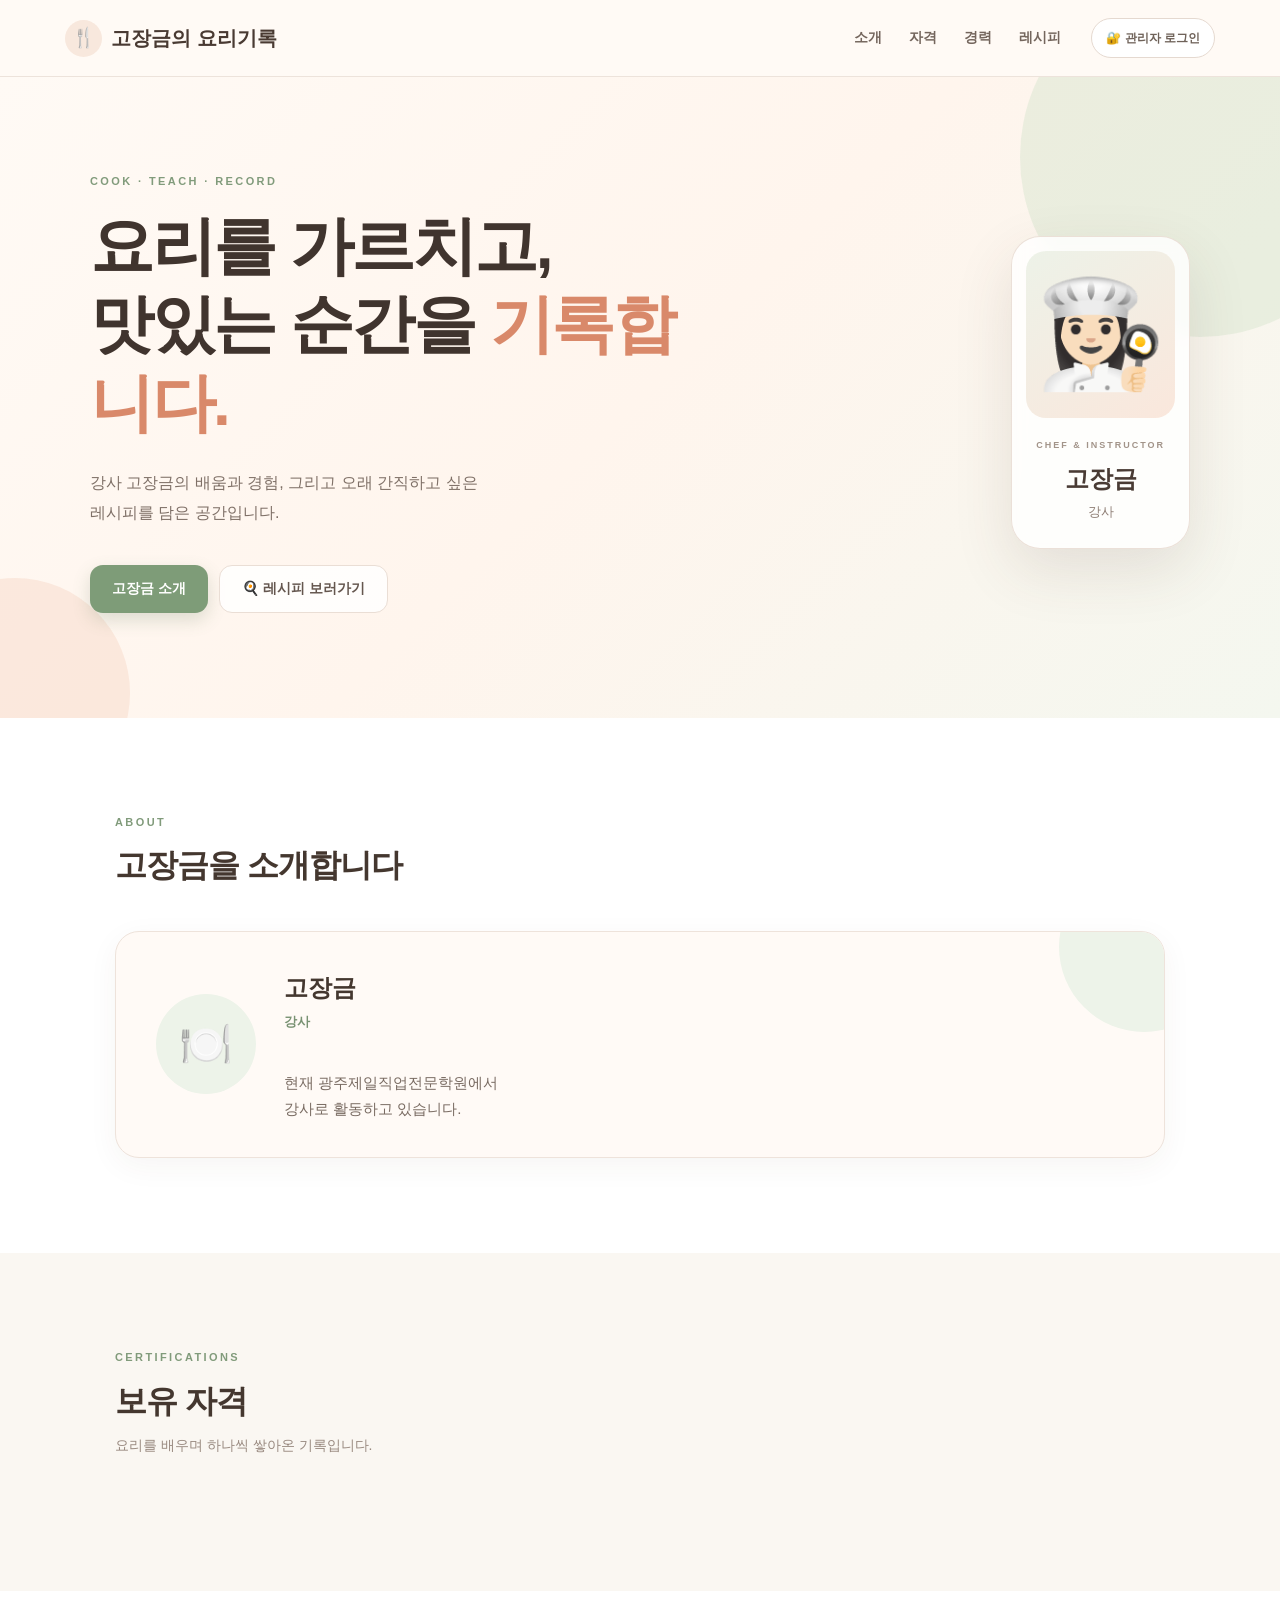
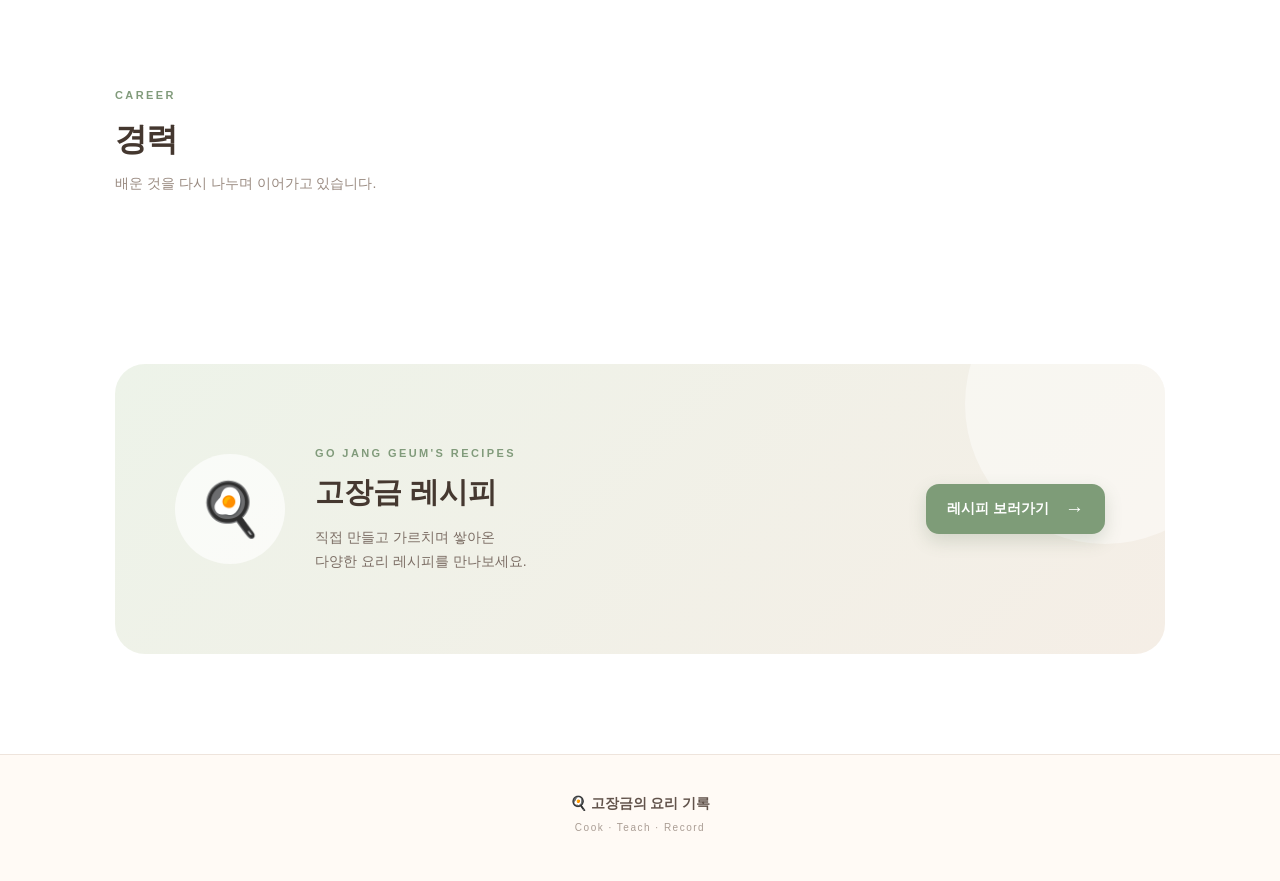
==== commit 52f6b545: "문구 수정" ====
--- a/index.html
+++ b/index.html
@@ -49,7 +49,7 @@
                 </span>
 
                 <span>
-                    고장금의 요리 기록
+                    고장금의 요리기록
                 </span>
 
             </a>
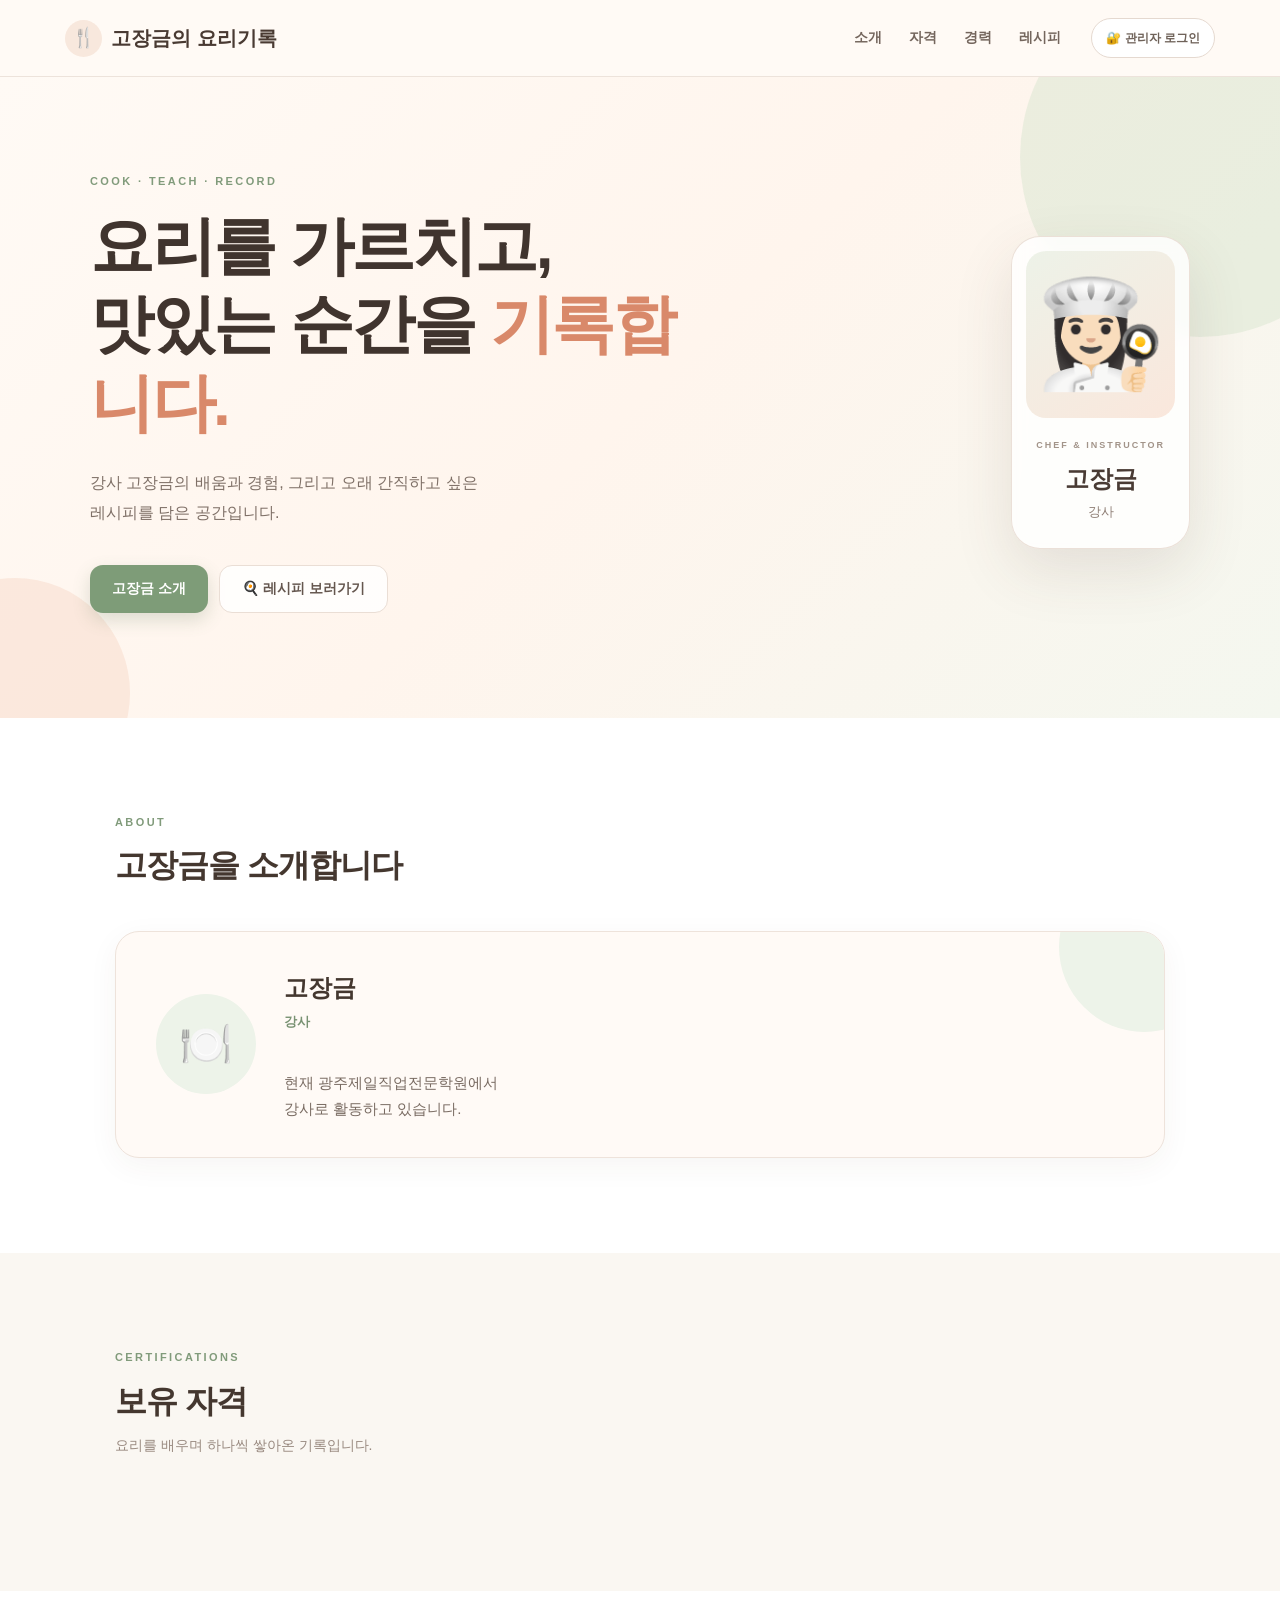
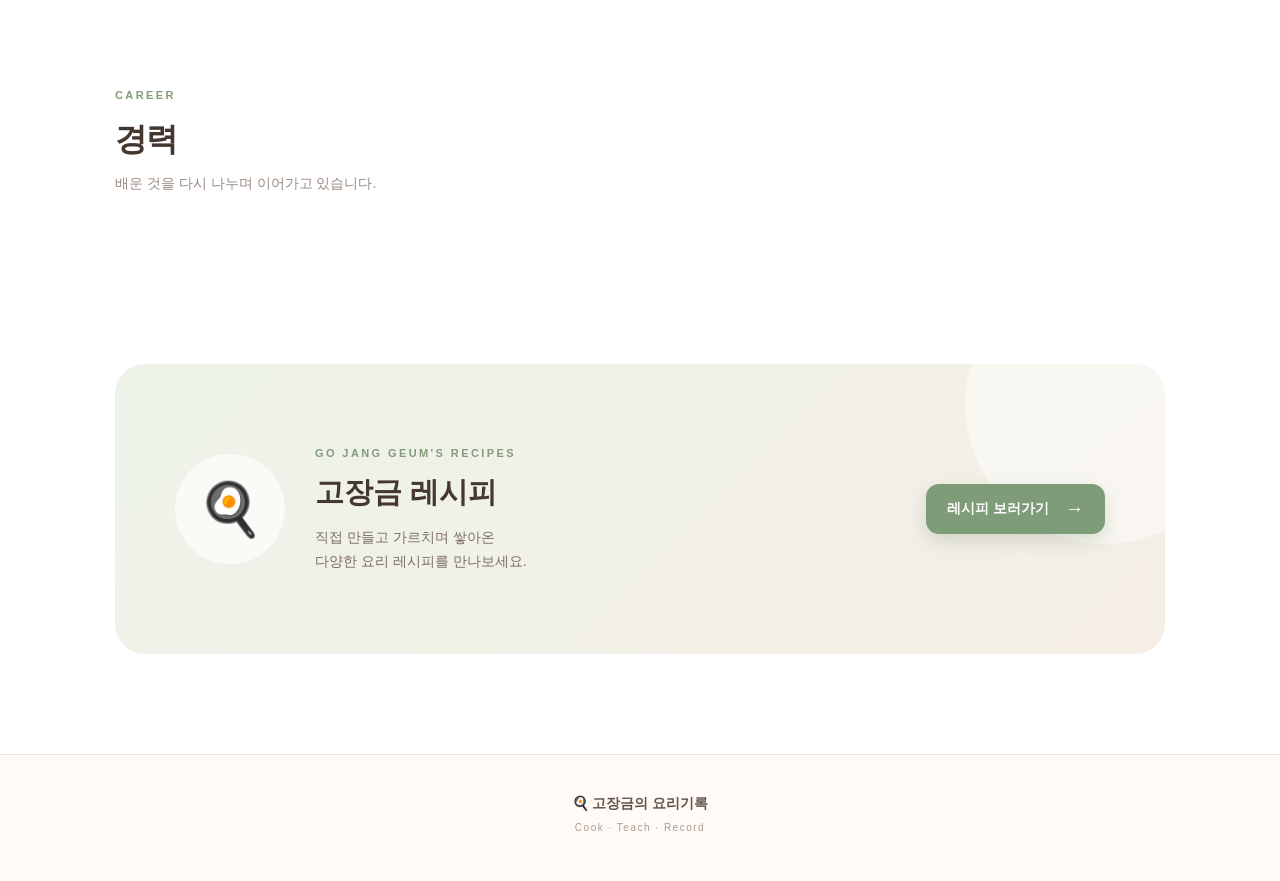
==== commit 06f3aa9e: "수정" ====
--- a/index.html
+++ b/index.html
@@ -598,7 +598,7 @@
     <footer class="main-footer">
 
         <p>
-            🍳 고장금의 요리 기록
+            🍳 고장금의 요리기록
         </p>
 
         <span>
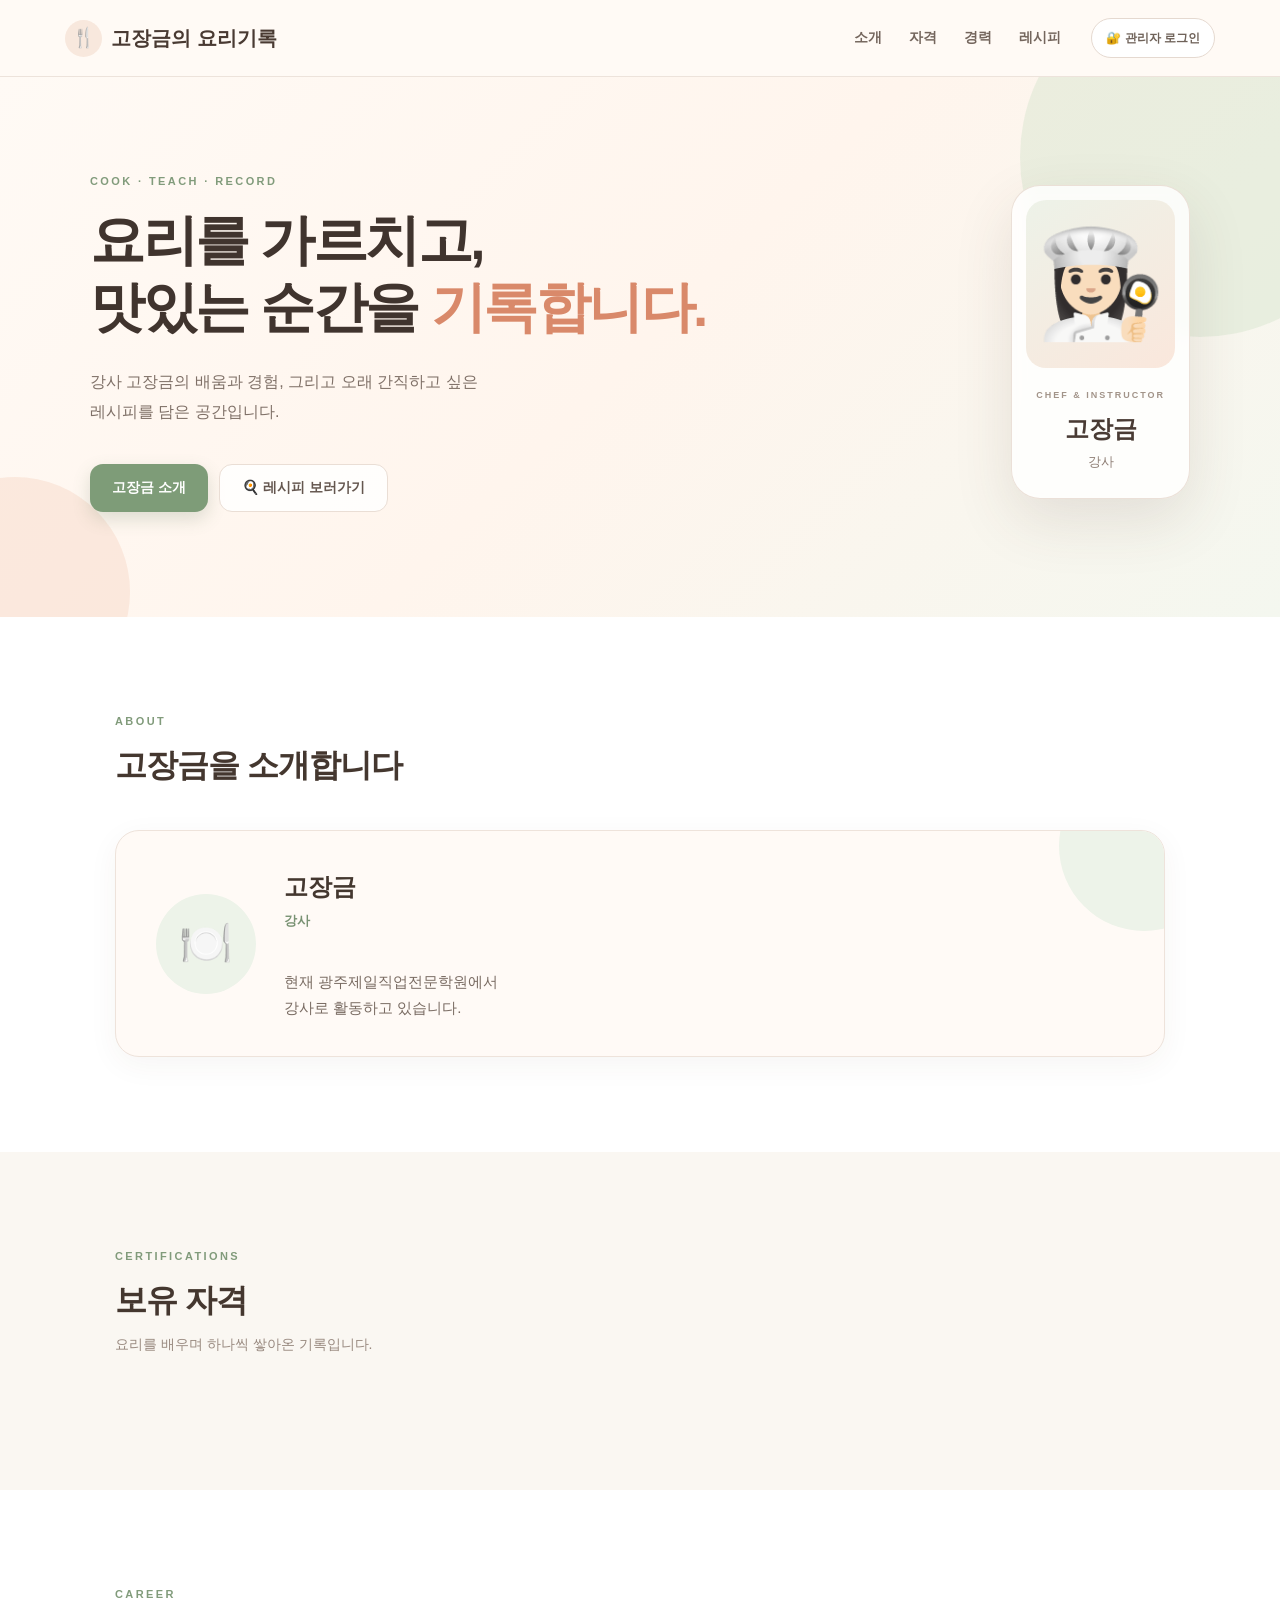
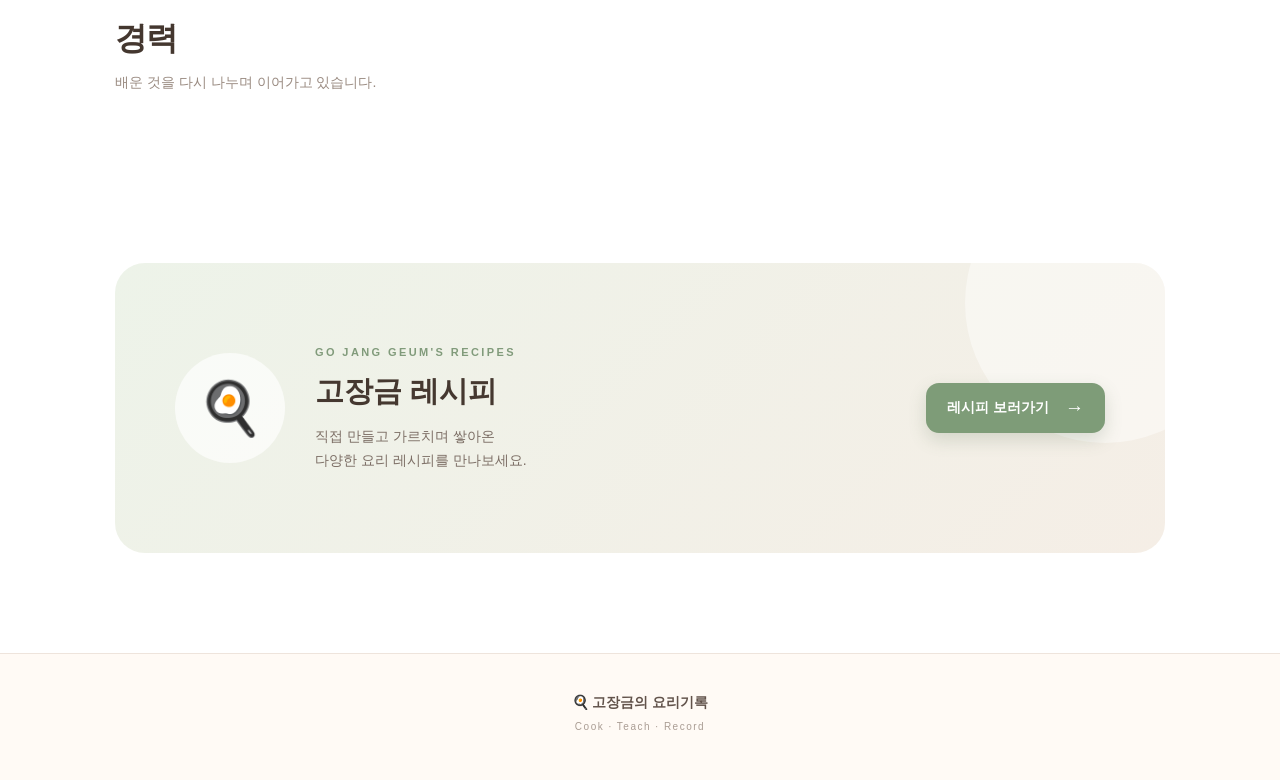
==== commit 26c0f599: "폰트변경" ====
--- a/index.html
+++ b/index.html
@@ -19,8 +19,16 @@
 
     <link
         rel="stylesheet"
+        as="style"
+        crossorigin
+        href="https://cdn.jsdelivr.net/gh/orioncactus/pretendard/dist/web/static/pretendard.css"
+    />
+
+    <link
+        rel="stylesheet"
         href="style.css"
-    >
+    />
+
 
 </head>
 
@@ -151,15 +159,10 @@
 
 
                     <h1>
-
                         요리를 가르치고,<br>
-
-                        맛있는 순간을
-
-                        <span>
-                            기록합니다.
+                        <span class="hero-second-line">
+                        맛있는 순간을 <strong>기록합니다.</strong>
                         </span>
-
                     </h1>
 
 
--- a/style.css
+++ b/style.css
@@ -296,10 +296,6 @@
     letter-spacing: -2.5px;
 }
 
-.hero-text h1 span {
-    color: #d9896a;
-}
-
 .hero-description {
     margin-top: 25px;
 
@@ -1458,6 +1454,16 @@
         letter-spacing: -1.8px;
     }
 
+    .hero-second-line {
+    display: block;
+    white-space: nowrap;
+    }
+
+    .hero-second-line strong {
+    color: #d9896a;
+    font-weight: inherit;
+    }
+
     .hero-description {
         margin-top: 20px;
 
@@ -1704,4 +1710,60 @@
         width: 100%;
     }
 
+}
+/* ==================================================
+   HERO 제목 줄바꿈 최종 수정
+================================================== */
+
+/* PC */
+.hero-text h1 {
+    font-size: clamp(42px, 4.3vw, 56px);
+    line-height: 1.23;
+    letter-spacing: -2.5px;
+}
+
+.hero-second-line {
+    display: block;
+    white-space: nowrap;
+}
+
+.hero-second-line strong {
+    color: #d9896a;
+    font-weight: inherit;
+}
+
+
+/* 태블릿 */
+@media (max-width: 900px) {
+
+    .hero-text h1 {
+        font-size: 42px;
+    }
+
+}
+
+
+/* 모바일 */
+@media (max-width: 650px) {
+
+    .hero-text h1 {
+        font-size: 37px;
+        line-height: 1.3;
+        letter-spacing: -1.8px;
+    }
+
+    .hero-second-line {
+        white-space: normal;
+    }
+
+}
+
+
+/* 아주 작은 휴대폰 */
+@media (max-width: 380px) {
+
+    .hero-text h1 {
+        font-size: 33px;
+    }
+
 }
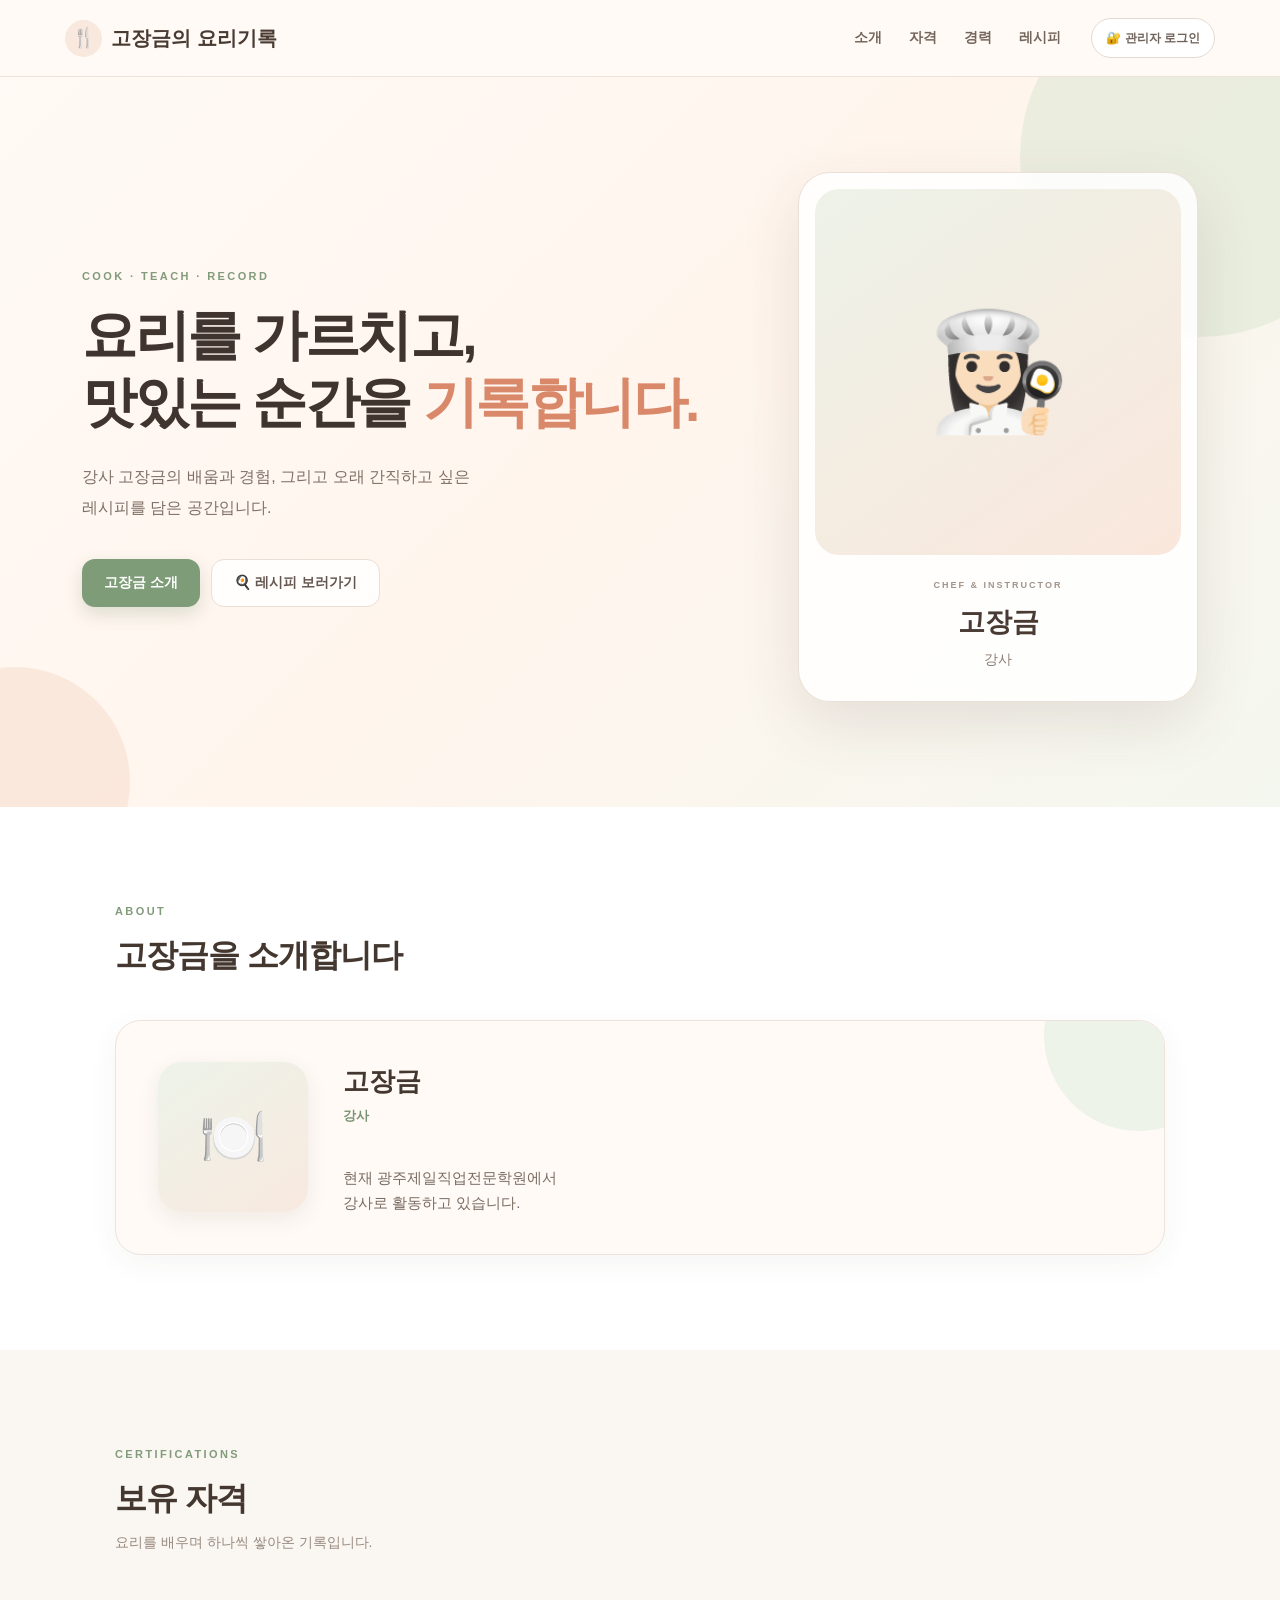
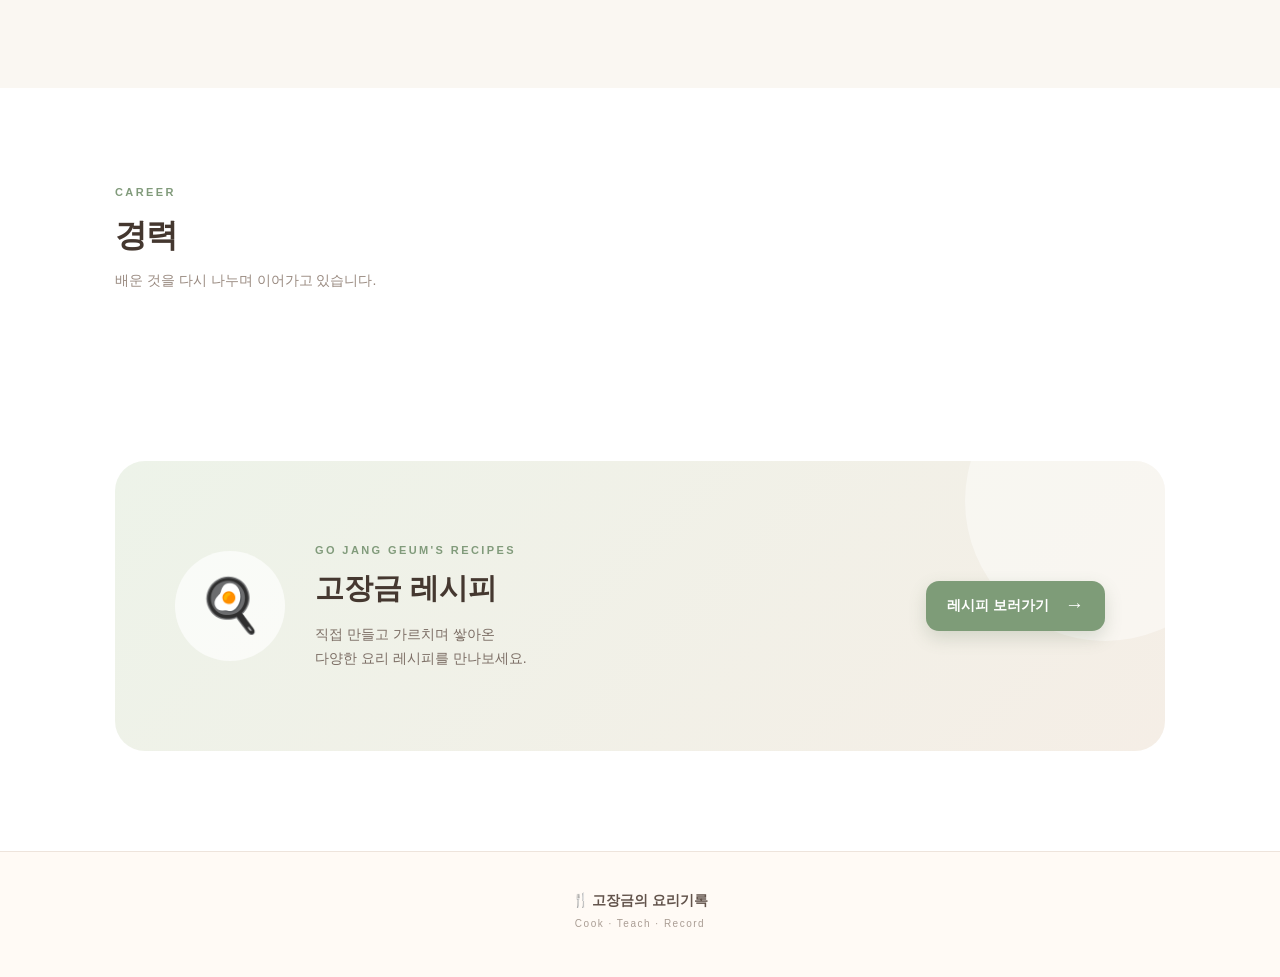
==== commit 138b5280: "수정" ====
--- a/index.html
+++ b/index.html
@@ -2,7 +2,6 @@
 <html lang="ko">
 
 <head>
-
     <meta charset="UTF-8">
 
     <meta
@@ -17,24 +16,29 @@
 
     <title>고장금의 요리기록 | 요리와 함께한 기록</title>
 
+    <!-- Pretendard -->
     <link
         rel="stylesheet"
         as="style"
         crossorigin
         href="https://cdn.jsdelivr.net/gh/orioncactus/pretendard/dist/web/static/pretendard.css"
-    />
-
+    >
+
+    <!-- Cropper.js CSS -->
+    <link
+        rel="stylesheet"
+        href="https://cdnjs.cloudflare.com/ajax/libs/cropperjs/1.6.2/cropper.min.css"
+    >
+
+    <!-- 메인 CSS -->
     <link
         rel="stylesheet"
         href="style.css"
-    />
-
-
+    >
 </head>
 
 
 <body>
-
 
     <!-- ==================================================
          헤더
@@ -43,15 +47,11 @@
     <header class="main-header">
 
         <div class="header-inner">
-
-
-            <!-- 로고 -->
 
             <a
                 href="#home"
                 class="main-logo"
             >
-
                 <span class="logo-icon">
                     🍴
                 </span>
@@ -59,12 +59,8 @@
                 <span>
                     고장금의 요리기록
                 </span>
-
             </a>
 
-
-
-            <!-- 메뉴 -->
 
             <nav class="main-nav">
 
@@ -86,9 +82,6 @@
 
             </nav>
 
-
-
-            <!-- 로그인 -->
 
             <div class="header-actions">
 
@@ -100,7 +93,6 @@
                     🔐 관리자 로그인
                 </button>
 
-
                 <button
                     type="button"
                     id="logoutButton"
@@ -111,7 +103,6 @@
 
             </div>
 
-
         </div>
 
     </header>
@@ -123,7 +114,6 @@
     =================================================== -->
 
     <main>
-
 
         <!-- ==================================================
              HERO
@@ -134,24 +124,15 @@
             id="home"
         >
 
-
-            <!-- 장식 -->
-
-            <div class="hero-decoration hero-decoration-one">
-            </div>
-
-            <div class="hero-decoration hero-decoration-two">
-            </div>
-
+            <div class="hero-decoration hero-decoration-one"></div>
+            <div class="hero-decoration hero-decoration-two"></div>
 
 
             <div class="hero-inner">
 
-
                 <!-- 왼쪽 소개 -->
 
                 <div class="hero-text">
-
 
                     <p class="hero-eyebrow">
                         COOK · TEACH · RECORD
@@ -160,8 +141,9 @@
 
                     <h1>
                         요리를 가르치고,<br>
+
                         <span class="hero-second-line">
-                        맛있는 순간을 <strong>기록합니다.</strong>
+                            맛있는 순간을 <strong>기록합니다.</strong>
                         </span>
                     </h1>
 
@@ -177,9 +159,7 @@
                     </p>
 
 
-
                     <div class="hero-buttons">
-
 
                         <a
                             href="#about"
@@ -188,7 +168,6 @@
                             고장금 소개
                         </a>
 
-
                         <a
                             href="recipes/"
                             class="secondary-button"
@@ -196,73 +175,59 @@
                             🍳 레시피 보러가기
                         </a>
 
-
-                    </div>
-
-
-                </div>
-
-
-
-                <!-- 오른쪽 프로필 -->
+                    </div>
+
+                </div>
+
+
+
+                <!-- ==================================================
+                     위쪽 대표 프로필 카드
+                =================================================== -->
 
                 <div class="hero-profile-card">
-
 
                     <div
                         class="profile-image-wrapper"
-                        id="profileImageWrapper"
-                    >
-
-
-                        <!--
-                            프로필 사진이 있으면
-                            JS가 이 이미지 src를 변경합니다.
-                        -->
-
+                        id="heroProfileImageWrapper"
+                    >
+
+                        <!-- 등록된 대표 사진 -->
                         <img
-                            id="profileImage"
+                            id="heroProfileImage"
                             class="profile-image hidden"
                             src=""
-                            alt="고장금 프로필 사진"
-                        >
-
-
+                            alt="고장금 대표 프로필 사진"
+                        >
+
+                        <!-- 사진 없을 때 기본 -->
                         <div
-                            id="profileImagePlaceholder"
+                            id="heroProfileImagePlaceholder"
                             class="profile-image-placeholder"
                         >
                             👩🏻‍🍳
                         </div>
 
-
-                    </div>
-
+                    </div>
 
 
                     <div class="hero-profile-info">
-
 
                         <p class="profile-label">
                             CHEF & INSTRUCTOR
                         </p>
 
-
                         <h2 id="heroProfileName">
                             고장금
                         </h2>
 
-
                         <p id="heroProfileTitle">
                             강사
                         </p>
 
-
-                    </div>
-
-
-                </div>
-
+                    </div>
+
+                </div>
 
             </div>
 
@@ -279,12 +244,9 @@
             id="about"
         >
 
-
             <div class="section-inner">
 
-
                 <div class="section-heading">
-
 
                     <div>
 
@@ -292,15 +254,12 @@
                             ABOUT
                         </p>
 
-
                         <h2>
                             고장금을 소개합니다
                         </h2>
 
                     </div>
 
-
-                    <!-- 관리자만 표시 -->
 
                     <button
                         type="button"
@@ -310,27 +269,45 @@
                         ✏️ 소개 수정
                     </button>
 
-
                 </div>
 
 
 
                 <div class="about-card">
 
-
-                    <div class="about-icon">
-                        🍽️
+                    <!-- ==================================================
+                         아래 소개 사진
+                         사진이 없으면 🍽️ 표시
+                    =================================================== -->
+
+                    <div
+                        class="about-profile-image-wrapper"
+                        id="aboutProfileImageWrapper"
+                    >
+
+                        <img
+                            id="aboutProfileImage"
+                            class="about-profile-image hidden"
+                            src=""
+                            alt="고장금 소개 사진"
+                        >
+
+                        <div
+                            id="aboutProfileImagePlaceholder"
+                            class="about-profile-image-placeholder"
+                        >
+                            🍽️
+                        </div>
+
                     </div>
 
 
                     <div class="about-content">
-
 
                         <h3 id="profileName">
                             고장금
                         </h3>
 
-
                         <p
                             id="profileTitle"
                             class="about-title"
@@ -338,7 +315,6 @@
                             강사
                         </p>
 
-
                         <p
                             id="profileIntro"
                             class="about-description"
@@ -347,12 +323,9 @@
                             강사로 활동하고 있습니다.
                         </p>
 
-
-                    </div>
-
-
-                </div>
-
+                    </div>
+
+                </div>
 
             </div>
 
@@ -369,12 +342,9 @@
             id="certifications"
         >
 
-
             <div class="section-inner">
 
-
                 <div class="section-heading">
-
 
                     <div>
 
@@ -382,21 +352,16 @@
                             CERTIFICATIONS
                         </p>
 
-
                         <h2>
                             보유 자격
                         </h2>
 
-
                         <p class="section-description">
                             요리를 배우며 하나씩 쌓아온 기록입니다.
                         </p>
 
                     </div>
 
-
-
-                    <!-- 관리자만 표시 -->
 
                     <button
                         type="button"
@@ -406,15 +371,8 @@
                         ＋ 자격증 추가
                     </button>
 
-
-                </div>
-
-
-
-                <!--
-                    Supabase certifications 데이터가
-                    JavaScript로 이 안에 생성됩니다.
-                -->
+                </div>
+
 
                 <div
                     class="certification-grid"
@@ -423,9 +381,6 @@
                 </div>
 
 
-
-                <!-- 자격증 없음 -->
-
                 <div
                     class="empty-message hidden"
                     id="certificationEmpty"
@@ -440,7 +395,6 @@
                     </p>
 
                 </div>
-
 
             </div>
 
@@ -457,12 +411,9 @@
             id="career"
         >
 
-
             <div class="section-inner">
 
-
                 <div class="section-heading">
-
 
                     <div>
 
@@ -470,21 +421,16 @@
                             CAREER
                         </p>
 
-
                         <h2>
                             경력
                         </h2>
 
-
                         <p class="section-description">
                             배운 것을 다시 나누며 이어가고 있습니다.
                         </p>
 
                     </div>
 
-
-
-                    <!-- 관리자만 표시 -->
 
                     <button
                         type="button"
@@ -494,15 +440,8 @@
                         ＋ 경력 추가
                     </button>
 
-
-                </div>
-
-
-
-                <!--
-                    Supabase careers 데이터가
-                    JavaScript로 생성됩니다.
-                -->
+                </div>
+
 
                 <div
                     class="career-list"
@@ -511,9 +450,6 @@
                 </div>
 
 
-
-                <!-- 경력 없음 -->
-
                 <div
                     class="empty-message hidden"
                     id="careerEmpty"
@@ -529,7 +465,6 @@
 
                 </div>
 
-
             </div>
 
         </section>
@@ -542,9 +477,7 @@
 
         <section class="recipe-banner-section">
 
-
             <div class="recipe-banner">
-
 
                 <div class="recipe-banner-decoration">
                     🍳
@@ -553,25 +486,20 @@
 
                 <div class="recipe-banner-text">
 
-
                     <p class="section-eyebrow">
                         GO JANG GEUM'S RECIPES
                     </p>
-
 
                     <h2>
                         고장금 레시피
                     </h2>
 
-
                     <p>
                         직접 만들고 가르치며 쌓아온<br>
                         다양한 요리 레시피를 만나보세요.
                     </p>
 
-
-                </div>
-
+                </div>
 
 
                 <a
@@ -579,16 +507,15 @@
                     class="recipe-banner-button"
                 >
                     레시피 보러가기
+
                     <span>
                         →
                     </span>
                 </a>
 
-
             </div>
 
         </section>
-
 
     </main>
 
@@ -601,7 +528,7 @@
     <footer class="main-footer">
 
         <p>
-            🍳 고장금의 요리기록
+            🍴 고장금의 요리기록
         </p>
 
         <span>
@@ -613,7 +540,7 @@
 
 
     <!-- ==================================================
-         🔐 관리자 로그인 모달
+         관리자 로그인 모달
     =================================================== -->
 
     <div
@@ -621,34 +548,28 @@
         id="loginModal"
     >
 
-
         <div class="modal-overlay"></div>
 
 
         <div class="modal-content small-modal">
 
-
             <div class="modal-header">
-
 
                 <div>
 
                     <p class="modal-eyebrow">
                         ADMIN
                     </p>
-
 
                     <h2>
                         관리자 로그인
                     </h2>
 
-
                     <p>
                         홈페이지 내용을 관리하려면 로그인해주세요.
                     </p>
 
                 </div>
-
 
 
                 <button
@@ -659,20 +580,16 @@
                     ×
                 </button>
 
-
             </div>
 
 
-
             <form id="loginForm">
-
 
                 <div class="form-group">
 
                     <label for="loginEmail">
                         이메일
                     </label>
-
 
                     <input
                         type="email"
@@ -684,13 +601,11 @@
                 </div>
 
 
-
                 <div class="form-group">
 
                     <label for="loginPassword">
                         비밀번호
                     </label>
-
 
                     <input
                         type="password"
@@ -702,7 +617,6 @@
                 </div>
 
 
-
                 <button
                     type="submit"
                     class="modal-save-button full-button"
@@ -710,10 +624,8 @@
                     로그인
                 </button>
 
-
             </form>
 
-
         </div>
 
     </div>
@@ -721,7 +633,7 @@
 
 
     <!-- ==================================================
-         ✏️ 프로필 수정 모달
+         프로필 수정 모달
     =================================================== -->
 
     <div
@@ -729,34 +641,28 @@
         id="profileModal"
     >
 
-
         <div class="modal-overlay"></div>
 
 
-        <div class="modal-content">
-
+        <div class="modal-content profile-edit-modal-content">
 
             <div class="modal-header">
-
 
                 <div>
 
                     <p class="modal-eyebrow">
                         PROFILE
                     </p>
-
 
                     <h2>
                         소개 수정
                     </h2>
 
-
                     <p>
                         메인 홈페이지에 표시될 내용을 수정합니다.
                     </p>
 
                 </div>
-
 
 
                 <button
@@ -767,20 +673,19 @@
                     ×
                 </button>
 
-
             </div>
 
 
 
             <form id="profileForm">
 
+                <!-- 이름 -->
 
                 <div class="form-group">
 
                     <label for="profileNameInput">
                         이름
                     </label>
-
 
                     <input
                         type="text"
@@ -791,13 +696,13 @@
                 </div>
 
 
+                <!-- 소개 제목 -->
 
                 <div class="form-group">
 
                     <label for="profileTitleInput">
                         소개 제목
                     </label>
-
 
                     <input
                         type="text"
@@ -808,13 +713,13 @@
                 </div>
 
 
+                <!-- 소개글 -->
 
                 <div class="form-group">
 
                     <label for="profileIntroInput">
                         소개글
                     </label>
-
 
                     <textarea
                         id="profileIntroInput"
@@ -826,38 +731,199 @@
 
 
 
-                <!--
-                    현재 profile 테이블의 image_url을
-                    수정할 수 있도록 준비해둔 필드.
-
-                    나중에 이미지 직접 업로드 기능으로
-                    바꿀 수도 있습니다.
-                -->
-
-                <div class="form-group">
-
-                    <label for="profileImageInput">
-                        프로필 사진 주소
-                    </label>
-
-
-                    <input
-                        type="url"
-                        id="profileImageInput"
-                        placeholder="https://..."
-                    >
-
-
-                    <p class="form-help">
-                        사진 기능은 나중에 직접 업로드 방식으로도 바꿀 수 있어요.
-                    </p>
-
-                </div>
-
-
+                <!-- ==================================================
+                     ① 위쪽 대표 프로필 사진
+                =================================================== -->
+
+                <div class="profile-photo-editor-section">
+
+                    <div class="profile-photo-editor-heading">
+
+                        <div>
+
+                            <h3>
+                                상단 대표 사진
+                            </h3>
+
+                            <p>
+                                메인 첫 화면 오른쪽 프로필 카드에 표시됩니다.
+                            </p>
+
+                        </div>
+
+                    </div>
+
+
+                    <div class="form-group">
+
+                        <label for="heroImageInput">
+                            사진 선택
+                        </label>
+
+                        <input
+                            type="file"
+                            id="heroImageInput"
+                            accept="image/*"
+                        >
+
+                        <p class="form-help">
+                            선택한 사진은 1:1 비율로 편집할 수 있어요.
+                        </p>
+
+                    </div>
+
+
+
+                    <!-- 상단 사진 미리보기 -->
+
+                    <div
+                        class="profile-edit-preview"
+                        id="heroImagePreviewWrapper"
+                    >
+
+                        <div class="profile-edit-preview-frame">
+
+                            <img
+                                id="heroImagePreview"
+                                class="hidden"
+                                src=""
+                                alt="상단 대표 사진 미리보기"
+                            >
+
+                            <div
+                                id="heroImageEditPlaceholder"
+                                class="profile-edit-placeholder"
+                            >
+                                👩🏻‍🍳
+                            </div>
+
+                        </div>
+
+
+                        <div class="profile-image-buttons">
+
+                            <button
+                                type="button"
+                                id="editHeroImageButton"
+                                class="profile-image-edit-button hidden"
+                            >
+                                ✂️ 다시 편집
+                            </button>
+
+                            <button
+                                type="button"
+                                id="removeHeroImageButton"
+                                class="profile-image-remove-button hidden"
+                            >
+                                사진 삭제
+                            </button>
+
+                        </div>
+
+                    </div>
+
+                </div>
+
+
+
+                <!-- ==================================================
+                     ② 아래 소개 영역 사진
+                =================================================== -->
+
+                <div class="profile-photo-editor-section">
+
+                    <div class="profile-photo-editor-heading">
+
+                        <div>
+
+                            <h3>
+                                소개 영역 사진
+                            </h3>
+
+                            <p>
+                                '고장금을 소개합니다' 영역에 표시됩니다.
+                            </p>
+
+                        </div>
+
+                    </div>
+
+
+                    <div class="form-group">
+
+                        <label for="aboutImageInput">
+                            사진 선택
+                        </label>
+
+                        <input
+                            type="file"
+                            id="aboutImageInput"
+                            accept="image/*"
+                        >
+
+                        <p class="form-help">
+                            선택한 사진은 1:1 비율로 편집할 수 있어요.
+                        </p>
+
+                    </div>
+
+
+
+                    <!-- 소개 사진 미리보기 -->
+
+                    <div
+                        class="profile-edit-preview"
+                        id="aboutImagePreviewWrapper"
+                    >
+
+                        <div class="profile-edit-preview-frame">
+
+                            <img
+                                id="aboutImagePreview"
+                                class="hidden"
+                                src=""
+                                alt="소개 영역 사진 미리보기"
+                            >
+
+                            <div
+                                id="aboutImageEditPlaceholder"
+                                class="profile-edit-placeholder"
+                            >
+                                🍽️
+                            </div>
+
+                        </div>
+
+
+                        <div class="profile-image-buttons">
+
+                            <button
+                                type="button"
+                                id="editAboutImageButton"
+                                class="profile-image-edit-button hidden"
+                            >
+                                ✂️ 다시 편집
+                            </button>
+
+                            <button
+                                type="button"
+                                id="removeAboutImageButton"
+                                class="profile-image-remove-button hidden"
+                            >
+                                사진 삭제
+                            </button>
+
+                        </div>
+
+                    </div>
+
+                </div>
+
+
+
+                <!-- 저장 -->
 
                 <div class="modal-buttons">
-
 
                     <button
                         type="button"
@@ -867,7 +933,6 @@
                         취소
                     </button>
 
-
                     <button
                         type="submit"
                         class="modal-save-button"
@@ -875,13 +940,10 @@
                         저장
                     </button>
 
-
-                </div>
-
+                </div>
 
             </form>
 
-
         </div>
 
     </div>
@@ -889,7 +951,163 @@
 
 
     <!-- ==================================================
-         🏅 자격증 추가 / 수정 모달
+         프로필 사진 1:1 편집 모달
+
+         상단/소개 사진 둘 다 이 편집창을 공유하고
+         JS에서 어느 사진을 편집 중인지 구분합니다.
+    =================================================== -->
+
+    <div
+        class="modal hidden"
+        id="profileCropModal"
+    >
+
+        <div class="modal-overlay"></div>
+
+
+        <div class="modal-content profile-crop-modal-content">
+
+            <div class="modal-header">
+
+                <div>
+
+                    <p class="modal-eyebrow">
+                        IMAGE EDIT
+                    </p>
+
+                    <h2 id="profileCropModalTitle">
+                        사진 편집
+                    </h2>
+
+                    <p>
+                        정사각형 안에 원하는 부분을 맞춰주세요.
+                    </p>
+
+                </div>
+
+
+                <button
+                    type="button"
+                    class="close-button"
+                    id="closeProfileCropModalButton"
+                >
+                    ×
+                </button>
+
+            </div>
+
+
+
+            <div class="profile-crop-editor">
+
+                <div class="profile-crop-image-container">
+
+                    <img
+                        id="profileCropImage"
+                        src=""
+                        alt="편집할 사진"
+                    >
+
+                </div>
+
+
+
+                <!-- 확대 축소 -->
+
+                <div class="profile-crop-controls">
+
+                    <div class="profile-zoom-control">
+
+                        <span>
+                            🔍−
+                        </span>
+
+                        <input
+                            type="range"
+                            id="profileZoomSlider"
+                            min="0"
+                            max="100"
+                            value="0"
+                            step="1"
+                        >
+
+                        <span>
+                            🔍＋
+                        </span>
+
+                    </div>
+
+
+
+                    <!-- 회전 -->
+
+                    <div class="profile-crop-tool-buttons">
+
+                        <button
+                            type="button"
+                            id="profileRotateLeftButton"
+                            class="profile-crop-tool-button"
+                        >
+                            ↶ 왼쪽 회전
+                        </button>
+
+                        <button
+                            type="button"
+                            id="profileRotateRightButton"
+                            class="profile-crop-tool-button"
+                        >
+                            ↷ 오른쪽 회전
+                        </button>
+
+                        <button
+                            type="button"
+                            id="profileResetCropButton"
+                            class="profile-crop-tool-button"
+                        >
+                            ↺ 처음으로
+                        </button>
+
+                    </div>
+
+
+                    <p class="profile-crop-guide">
+                        💡 사진을 마우스나 손가락으로 움직여 위치를 조절할 수 있어요.
+                    </p>
+
+                </div>
+
+            </div>
+
+
+
+            <div class="modal-buttons">
+
+                <button
+                    type="button"
+                    class="modal-cancel-button"
+                    id="cancelProfileCropButton"
+                >
+                    취소
+                </button>
+
+                <button
+                    type="button"
+                    class="modal-save-button"
+                    id="applyProfileCropButton"
+                >
+                    ✂️ 자르기 완료
+                </button>
+
+            </div>
+
+        </div>
+
+    </div>
+
+
+
+    <!-- ==================================================
+         자격증 추가 / 수정 모달
     =================================================== -->
 
     <div
@@ -897,29 +1115,24 @@
         id="certificationModal"
     >
 
-
         <div class="modal-overlay"></div>
 
 
         <div class="modal-content small-modal">
 
-
             <div class="modal-header">
-
 
                 <div>
 
                     <p class="modal-eyebrow">
                         CERTIFICATION
                     </p>
-
 
                     <h2 id="certificationModalTitle">
                         자격증 추가
                     </h2>
 
                 </div>
-
 
 
                 <button
@@ -930,15 +1143,11 @@
                     ×
                 </button>
 
-
             </div>
 
 
 
             <form id="certificationForm">
-
-
-                <!-- 수정 시 id 저장 -->
 
                 <input
                     type="hidden"
@@ -946,13 +1155,11 @@
                 >
 
 
-
                 <div class="form-group">
 
                     <label for="certificationName">
                         자격증명
                     </label>
-
 
                     <input
                         type="text"
@@ -964,26 +1171,22 @@
                 </div>
 
 
-
                 <div class="form-group">
 
                     <label for="certificationDate">
                         취득일
                     </label>
 
-
                     <input
                         type="date"
                         id="certificationDate"
                     >
 
-
                     <p class="form-help">
                         정확한 날짜를 모르면 비워두어도 됩니다.
                     </p>
 
                 </div>
-
 
 
                 <div class="form-group">
@@ -991,7 +1194,6 @@
                     <label for="certificationOrder">
                         표시 순서
                     </label>
-
 
                     <input
                         type="number"
@@ -1003,9 +1205,7 @@
                 </div>
 
 
-
                 <div class="modal-buttons">
-
 
                     <button
                         type="button"
@@ -1015,7 +1215,6 @@
                         취소
                     </button>
 
-
                     <button
                         type="submit"
                         class="modal-save-button"
@@ -1023,13 +1222,10 @@
                         저장
                     </button>
 
-
-                </div>
-
+                </div>
 
             </form>
 
-
         </div>
 
     </div>
@@ -1037,7 +1233,7 @@
 
 
     <!-- ==================================================
-         💼 경력 추가 / 수정 모달
+         경력 추가 / 수정 모달
     =================================================== -->
 
     <div
@@ -1045,29 +1241,24 @@
         id="careerModal"
     >
 
-
         <div class="modal-overlay"></div>
 
 
         <div class="modal-content">
 
-
             <div class="modal-header">
-
 
                 <div>
 
                     <p class="modal-eyebrow">
                         CAREER
                     </p>
-
 
                     <h2 id="careerModalTitle">
                         경력 추가
                     </h2>
 
                 </div>
-
 
 
                 <button
@@ -1078,15 +1269,11 @@
                     ×
                 </button>
 
-
             </div>
 
 
 
             <form id="careerForm">
-
-
-                <!-- 수정용 id -->
 
                 <input
                     type="hidden"
@@ -1094,13 +1281,11 @@
                 >
 
 
-
                 <div class="form-group">
 
                     <label for="careerCompany">
                         기관 / 회사
                     </label>
-
 
                     <input
                         type="text"
@@ -1112,13 +1297,11 @@
                 </div>
 
 
-
                 <div class="form-group">
 
                     <label for="careerPosition">
                         직책 / 역할
                     </label>
-
 
                     <input
                         type="text"
@@ -1133,14 +1316,12 @@
 
                 <div class="form-row">
 
-
                     <div class="form-group">
 
                         <label for="careerStartDate">
                             시작일
                         </label>
 
-
                         <input
                             type="date"
                             id="careerStartDate"
@@ -1149,27 +1330,23 @@
                     </div>
 
 
-
                     <div class="form-group">
 
                         <label for="careerEndDate">
                             종료일
                         </label>
 
-
                         <input
                             type="date"
                             id="careerEndDate"
                         >
 
-
                         <p class="form-help">
                             현재 재직 중이면 비워주세요.
                         </p>
 
                     </div>
 
-
                 </div>
 
 
@@ -1179,7 +1356,6 @@
                     <label for="careerDescription">
                         설명
                     </label>
-
 
                     <textarea
                         id="careerDescription"
@@ -1190,13 +1366,11 @@
                 </div>
 
 
-
                 <div class="form-group">
 
                     <label for="careerOrder">
                         표시 순서
                     </label>
-
 
                     <input
                         type="number"
@@ -1208,9 +1382,7 @@
                 </div>
 
 
-
                 <div class="modal-buttons">
-
 
                     <button
                         type="button"
@@ -1220,7 +1392,6 @@
                         취소
                     </button>
 
-
                     <button
                         type="submit"
                         class="modal-save-button"
@@ -1228,12 +1399,9 @@
                         저장
                     </button>
 
-
-                </div>
-
+                </div>
 
             </form>
-
 
         </div>
 
@@ -1257,18 +1425,19 @@
          JavaScript
     =================================================== -->
 
-    <!--
-        레시피 사이트와 같은 Supabase를 사용합니다.
-    -->
-
+    <!-- Supabase -->
     <script
         src="https://cdn.jsdelivr.net/npm/@supabase/supabase-js@2"
     ></script>
 
-
+    <!-- Cropper.js -->
+    <script
+        src="https://cdnjs.cloudflare.com/ajax/libs/cropperjs/1.6.2/cropper.min.js"
+    ></script>
+
+    <!-- 메인 JS -->
     <script src="script.js"></script>
 
-
 </body>
 
 </html>
--- a/style.css
+++ b/style.css
@@ -190,7 +190,6 @@
 
 .admin-login-button:hover {
     background: #f5eee8;
-
     transform: translateY(-1px);
 }
 
@@ -220,19 +219,19 @@
     z-index: 2;
 
     width: 90%;
-    max-width: 1100px;
+    max-width: 1150px;
 
     margin: 0 auto;
 
     display: grid;
 
     grid-template-columns:
-        minmax(0, 1.25fr)
-        minmax(280px, 0.75fr);
+        minmax(0, 1.15fr)
+        minmax(340px, 0.85fr);
 
     align-items: center;
 
-    gap: 80px;
+    gap: 75px;
 }
 
 
@@ -267,7 +266,7 @@
 }
 
 
-/* Hero 글 */
+/* HERO 글 */
 
 .hero-eyebrow,
 .section-eyebrow,
@@ -285,15 +284,21 @@
 
     color: #40342e;
 
-    font-size: clamp(
-        42px,
-        5vw,
-        65px
-    );
+    font-size: clamp(42px, 4.3vw, 56px);
 
     line-height: 1.23;
 
     letter-spacing: -2.5px;
+}
+
+.hero-second-line {
+    display: block;
+    white-space: nowrap;
+}
+
+.hero-second-line strong {
+    color: #d9896a;
+    font-weight: inherit;
 }
 
 .hero-description {
@@ -311,7 +316,7 @@
 }
 
 
-/* Hero 버튼 */
+/* HERO 버튼 */
 
 .hero-buttons {
     margin-top: 36px;
@@ -355,43 +360,42 @@
 
 .primary-button:hover {
     background: #6d8b67;
-
     transform: translateY(-2px);
 }
 
 .secondary-button {
     border: 1px solid #eaded5;
 
-    background: rgba(255,255,255,0.85);
+    background: rgba(255, 255, 255, 0.85);
 
     color: #65574f;
 }
 
 .secondary-button:hover {
     background: white;
-
     transform: translateY(-2px);
 }
 
 
 /* ==================================================
-   Hero 프로필 카드
+   HERO 프로필 카드
 ================================================== */
 
 .hero-profile-card {
     position: relative;
 
-    max-width: 360px;
+    width: 100%;
+    max-width: 400px;
 
     margin-left: auto;
 
-    padding: 14px 14px 23px;
+    padding: 16px 16px 27px;
 
     border: 1px solid rgba(230, 217, 207, 0.8);
 
-    border-radius: 29px;
-
-    background: rgba(255,255,255,0.82);
+    border-radius: 32px;
+
+    background: rgba(255, 255, 255, 0.84);
 
     box-shadow:
         0 22px 60px
@@ -400,14 +404,19 @@
     backdrop-filter: blur(8px);
 }
 
+
+/* 상단 프로필 사진 */
+
 .profile-image-wrapper {
+    position: relative;
+
     width: 100%;
 
-    aspect-ratio: 4 / 4.5;
+    aspect-ratio: 1 / 1;
 
     overflow: hidden;
 
-    border-radius: 20px;
+    border-radius: 24px;
 
     background:
         linear-gradient(
@@ -435,11 +444,13 @@
     align-items: center;
     justify-content: center;
 
-    font-size: 105px;
+    font-size: 115px;
+
+    user-select: none;
 }
 
 .hero-profile-info {
-    padding: 20px 10px 2px;
+    padding: 23px 10px 2px;
 
     text-align: center;
 }
@@ -454,19 +465,19 @@
 }
 
 .hero-profile-info h2 {
-    margin-top: 6px;
+    margin-top: 7px;
 
     color: #493b34;
 
-    font-size: 24px;
+    font-size: 27px;
 }
 
 .hero-profile-info > p:last-child {
-    margin-top: 1px;
+    margin-top: 2px;
 
     color: #8d7d73;
 
-    font-size: 13px;
+    font-size: 14px;
 }
 
 
@@ -540,7 +551,6 @@
 
 .admin-action-button:hover {
     background: #f8f1eb;
-
     transform: translateY(-1px);
 }
 
@@ -558,19 +568,19 @@
 
     display: grid;
 
-    grid-template-columns: 100px 1fr;
+    grid-template-columns: 150px 1fr;
 
     align-items: center;
 
-    gap: 28px;
-
-    padding: 36px 40px;
+    gap: 35px;
+
+    padding: 38px 42px;
 
     overflow: hidden;
 
     border: 1px solid #eee3db;
 
-    border-radius: 24px;
+    border-radius: 26px;
 
     background: #fffaf6;
 
@@ -584,30 +594,67 @@
 
     position: absolute;
 
-    width: 170px;
-    height: 170px;
-
-    right: -65px;
-    top: -70px;
+    width: 190px;
+    height: 190px;
+
+    right: -70px;
+    top: -80px;
 
     border-radius: 50%;
 
     background: #edf3e9;
-}
-
-.about-icon {
-    width: 100px;
-    height: 100px;
+
+    pointer-events: none;
+}
+
+
+/* 아래 소개 사진 */
+
+.about-profile-image-wrapper {
+    position: relative;
+    z-index: 2;
+
+    width: 150px;
+
+    aspect-ratio: 1 / 1;
+
+    overflow: hidden;
+
+    border-radius: 24px;
+
+    background:
+        linear-gradient(
+            145deg,
+            #edf3e9,
+            #f8e9df
+        );
+
+    box-shadow:
+        0 7px 22px
+        rgba(73, 53, 40, 0.08);
+}
+
+.about-profile-image {
+    display: block;
+
+    width: 100%;
+    height: 100%;
+
+    object-fit: cover;
+    object-position: center;
+}
+
+.about-profile-image-placeholder {
+    width: 100%;
+    height: 100%;
 
     display: flex;
     align-items: center;
     justify-content: center;
 
-    border-radius: 50%;
-
-    background: #edf3e9;
-
-    font-size: 43px;
+    font-size: 55px;
+
+    user-select: none;
 }
 
 .about-content {
@@ -618,7 +665,7 @@
 .about-content h3 {
     color: #44372f;
 
-    font-size: 24px;
+    font-size: 26px;
 }
 
 .about-title {
@@ -660,9 +707,6 @@
     gap: 15px;
 }
 
-
-/* JS로 만들어질 자격증 카드 */
-
 .certification-card {
     position: relative;
 
@@ -727,7 +771,7 @@
 }
 
 
-/* 자격증 관리자 버튼 */
+/* 카드 관리자 버튼 */
 
 .card-admin-buttons {
     margin-top: 17px;
@@ -789,9 +833,6 @@
 
     background: #e5ece1;
 }
-
-
-/* JS 경력 카드 */
 
 .career-card {
     position: relative;
@@ -955,7 +996,7 @@
 
     border-radius: 50%;
 
-    background: rgba(255,255,255,0.42);
+    background: rgba(255, 255, 255, 0.42);
 }
 
 .recipe-banner-decoration {
@@ -973,7 +1014,7 @@
 
     border-radius: 50%;
 
-    background: rgba(255,255,255,0.68);
+    background: rgba(255, 255, 255, 0.68);
 
     font-size: 52px;
 }
@@ -1033,7 +1074,6 @@
 
 .recipe-banner-button:hover {
     background: #6c8b66;
-
     transform: translateY(-2px);
 }
 
@@ -1130,6 +1170,10 @@
     width: min(450px, 100%);
 }
 
+.profile-edit-modal-content {
+    width: min(680px, 100%);
+}
+
 
 /* 모달 헤더 */
 
@@ -1258,7 +1302,242 @@
 }
 
 
-/* 모달 버튼 */
+/* ==================================================
+   프로필 사진 관리
+================================================== */
+
+.profile-photo-editor-section {
+    margin-top: 27px;
+
+    padding: 22px;
+
+    border: 1px solid #eadfd7;
+
+    border-radius: 18px;
+
+    background: #fffdfb;
+}
+
+.profile-photo-editor-heading {
+    margin-bottom: 17px;
+}
+
+.profile-photo-editor-heading h3 {
+    color: #4d4038;
+
+    font-size: 16px;
+}
+
+.profile-photo-editor-heading p {
+    margin-top: 2px;
+
+    color: #9a8c83;
+
+    font-size: 11px;
+}
+
+
+/* 파일 선택 */
+
+.profile-photo-editor-section input[type="file"] {
+    padding: 9px;
+
+    background: white;
+}
+
+
+/* 관리자 미리보기 */
+
+.profile-edit-preview {
+    margin-top: 15px;
+}
+
+.profile-edit-preview-frame {
+    width: min(240px, 100%);
+
+    aspect-ratio: 1 / 1;
+
+    overflow: hidden;
+
+    border: 1px solid #eadfd7;
+
+    border-radius: 20px;
+
+    background:
+        linear-gradient(
+            145deg,
+            #edf3e9,
+            #f8e9df
+        );
+}
+
+.profile-edit-preview-frame img {
+    display: block;
+
+    width: 100%;
+    height: 100%;
+
+    object-fit: cover;
+}
+
+.profile-edit-placeholder {
+    width: 100%;
+    height: 100%;
+
+    display: flex;
+    align-items: center;
+    justify-content: center;
+
+    font-size: 70px;
+}
+
+.profile-image-buttons {
+    margin-top: 11px;
+
+    display: flex;
+    flex-wrap: wrap;
+
+    gap: 8px;
+}
+
+.profile-image-edit-button,
+.profile-image-remove-button {
+    border: none;
+
+    padding: 8px 12px;
+
+    border-radius: 9px;
+
+    font-size: 11px;
+    font-weight: 700;
+}
+
+.profile-image-edit-button {
+    background: #edf3eb;
+    color: #688163;
+}
+
+.profile-image-remove-button {
+    background: #f8e9e5;
+    color: #bc695b;
+}
+
+
+/* ==================================================
+   1:1 사진 편집 모달
+================================================== */
+
+.profile-crop-modal-content {
+    width: min(680px, 100%);
+}
+
+.profile-crop-editor {
+    width: 100%;
+}
+
+.profile-crop-image-container {
+    position: relative;
+
+    width: 100%;
+    height: 430px;
+
+    overflow: hidden;
+
+    border-radius: 17px;
+
+    background: #ede7e2;
+}
+
+.profile-crop-image-container img {
+    display: block;
+
+    max-width: 100%;
+}
+
+.profile-crop-controls {
+    margin-top: 20px;
+}
+
+.profile-zoom-control {
+    display: grid;
+
+    grid-template-columns:
+        auto 1fr auto;
+
+    align-items: center;
+
+    gap: 12px;
+}
+
+.profile-zoom-control input {
+    width: 100%;
+}
+
+.profile-crop-tool-buttons {
+    margin-top: 17px;
+
+    display: flex;
+    flex-wrap: wrap;
+
+    gap: 8px;
+}
+
+.profile-crop-tool-button {
+    border: 1px solid #e2d8d0;
+
+    padding: 8px 12px;
+
+    border-radius: 10px;
+
+    background: white;
+    color: #6e6057;
+
+    font-size: 11px;
+    font-weight: 700;
+}
+
+.profile-crop-tool-button:hover {
+    background: #f6efe9;
+}
+
+.profile-crop-guide {
+    margin-top: 12px;
+
+    color: #a09289;
+
+    font-size: 11px;
+}
+
+
+/* Cropper 디자인 */
+
+.cropper-view-box,
+.cropper-face {
+    border-radius: 10px;
+}
+
+.cropper-view-box {
+    outline-color: rgba(255, 255, 255, 0.9);
+    outline-width: 2px;
+}
+
+.cropper-line {
+    background-color: rgba(255, 255, 255, 0.85);
+}
+
+.cropper-point {
+    width: 9px;
+    height: 9px;
+
+    background-color: white;
+
+    opacity: 1;
+}
+
+
+/* ==================================================
+   모달 버튼
+================================================== */
 
 .modal-buttons {
     margin-top: 28px;
@@ -1303,7 +1582,7 @@
 
 
 /* ==================================================
-   Toast 알림
+   Toast
 ================================================== */
 
 .toast {
@@ -1314,8 +1593,7 @@
 
     z-index: 500;
 
-    transform:
-        translate(-50%, 20px);
+    transform: translate(-50%, 20px);
 
     padding: 11px 17px;
 
@@ -1334,14 +1612,13 @@
 
     box-shadow:
         0 7px 25px
-        rgba(0,0,0,0.15);
+        rgba(0, 0, 0, 0.15);
 }
 
 .toast.show {
     opacity: 1;
 
-    transform:
-        translate(-50%, 0);
+    transform: translate(-50%, 0);
 }
 
 
@@ -1358,13 +1635,17 @@
     .hero-inner {
         grid-template-columns:
             minmax(0, 1fr)
-            290px;
+            320px;
 
         gap: 45px;
     }
 
     .hero-text h1 {
-        font-size: 44px;
+        font-size: 42px;
+    }
+
+    .hero-profile-card {
+        max-width: 340px;
     }
 
     .certification-grid {
@@ -1417,7 +1698,7 @@
     }
 
 
-    /* Hero */
+    /* HERO */
 
     .hero-section {
         padding:
@@ -1426,12 +1707,12 @@
     }
 
     .hero-inner {
-        width: 92%;
+        width: 94%;
 
         display: flex;
         flex-direction: column;
 
-        gap: 45px;
+        gap: 48px;
     }
 
     .hero-text {
@@ -1447,25 +1728,29 @@
     .hero-text h1 {
         margin-top: 12px;
 
-        font-size: 37px;
-
-        line-height: 1.3;
-
-        letter-spacing: -1.8px;
+        font-size: clamp(30px, 8.2vw, 36px);
+
+        line-height: 1.28;
+
+        letter-spacing: -1.6px;
     }
 
     .hero-second-line {
-    display: block;
-    white-space: nowrap;
+        display: block;
+
+        white-space: nowrap;
     }
 
     .hero-second-line strong {
-    color: #d9896a;
-    font-weight: inherit;
+        white-space: nowrap;
     }
 
     .hero-description {
+        max-width: 340px;
+
         margin-top: 20px;
+        margin-left: auto;
+        margin-right: auto;
 
         font-size: 14px;
 
@@ -1492,16 +1777,33 @@
     }
 
 
-    /* 프로필 카드 */
+    /* 상단 프로필 카드 */
 
     .hero-profile-card {
-        width: min(310px, 92%);
+        width: min(350px, 96%);
+        max-width: none;
 
         margin: 0 auto;
+
+        padding: 14px 14px 24px;
+
+        border-radius: 29px;
+    }
+
+    .profile-image-wrapper {
+        border-radius: 21px;
     }
 
     .profile-image-placeholder {
-        font-size: 85px;
+        font-size: 95px;
+    }
+
+    .hero-profile-info {
+        padding-top: 20px;
+    }
+
+    .hero-profile-info h2 {
+        font-size: 25px;
     }
 
 
@@ -1537,23 +1839,35 @@
     .about-card {
         grid-template-columns: 1fr;
 
-        gap: 17px;
+        gap: 22px;
 
         padding: 28px 24px;
-    }
-
-    .about-icon {
-        width: 72px;
-        height: 72px;
-
-        font-size: 32px;
+
+        text-align: center;
+    }
+
+    .about-profile-image-wrapper {
+        width: 150px;
+
+        margin: 0 auto;
+
+        border-radius: 22px;
+    }
+
+    .about-profile-image-placeholder {
+        font-size: 52px;
     }
 
     .about-content h3 {
-        font-size: 21px;
+        font-size: 23px;
     }
 
     .about-description {
+        max-width: 420px;
+
+        margin-left: auto;
+        margin-right: auto;
+
         font-size: 14px;
     }
 
@@ -1595,8 +1909,7 @@
         margin-top: 1px;
     }
 
-    .certification-card
-    .card-admin-buttons {
+    .certification-card .card-admin-buttons {
         grid-column: 2;
     }
 
@@ -1660,7 +1973,7 @@
     }
 
 
-    /* 폼 */
+    /* 모달 */
 
     .modal {
         padding: 12px;
@@ -1676,6 +1989,41 @@
         grid-template-columns: 1fr;
 
         gap: 0;
+    }
+
+
+    /* 사진 관리 */
+
+    .profile-photo-editor-section {
+        padding: 18px;
+    }
+
+    .profile-edit-preview-frame {
+        width: 190px;
+
+        margin: 0 auto;
+    }
+
+    .profile-image-buttons {
+        justify-content: center;
+    }
+
+
+    /* 사진 크롭 */
+
+    .profile-crop-image-container {
+        height: 340px;
+    }
+
+    .profile-crop-tool-buttons {
+        display: grid;
+
+        grid-template-columns:
+            1fr 1fr;
+    }
+
+    .profile-crop-tool-button:last-child {
+        grid-column: 1 / -1;
     }
 
 }
@@ -1698,7 +2046,9 @@
     }
 
     .hero-text h1 {
-        font-size: 33px;
+        font-size: 29px;
+
+        letter-spacing: -1.4px;
     }
 
     .hero-buttons {
@@ -1710,60 +2060,16 @@
         width: 100%;
     }
 
-}
-/* ==================================================
-   HERO 제목 줄바꿈 최종 수정
-================================================== */
-
-/* PC */
-.hero-text h1 {
-    font-size: clamp(42px, 4.3vw, 56px);
-    line-height: 1.23;
-    letter-spacing: -2.5px;
-}
-
-.hero-second-line {
-    display: block;
-    white-space: nowrap;
-}
-
-.hero-second-line strong {
-    color: #d9896a;
-    font-weight: inherit;
-}
-
-
-/* 태블릿 */
-@media (max-width: 900px) {
-
-    .hero-text h1 {
-        font-size: 42px;
-    }
-
-}
-
-
-/* 모바일 */
-@media (max-width: 650px) {
-
-    .hero-text h1 {
-        font-size: 37px;
-        line-height: 1.3;
-        letter-spacing: -1.8px;
-    }
-
-    .hero-second-line {
-        white-space: normal;
-    }
-
-}
-
-
-/* 아주 작은 휴대폰 */
-@media (max-width: 380px) {
-
-    .hero-text h1 {
-        font-size: 33px;
+    .hero-profile-card {
+        width: 96%;
+    }
+
+    .about-profile-image-wrapper {
+        width: 135px;
+    }
+
+    .profile-crop-image-container {
+        height: 290px;
     }
 
 }
